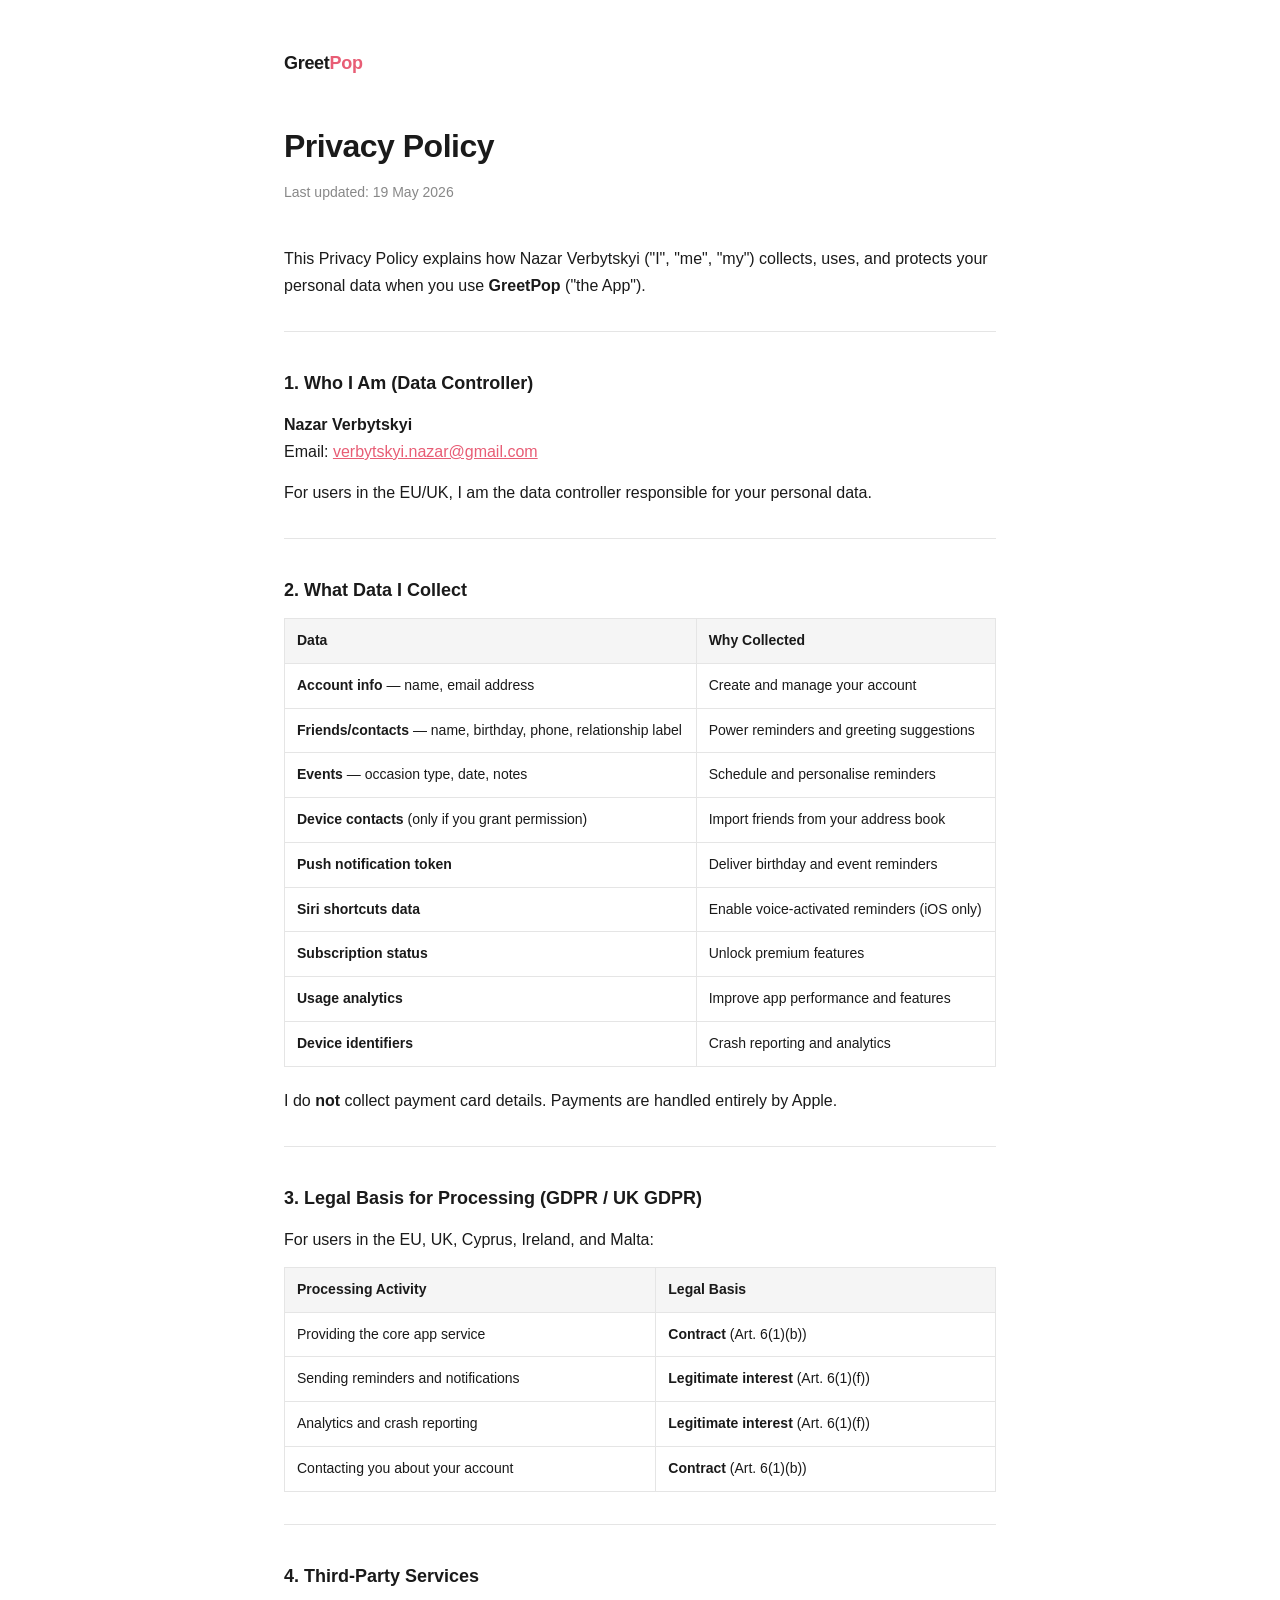
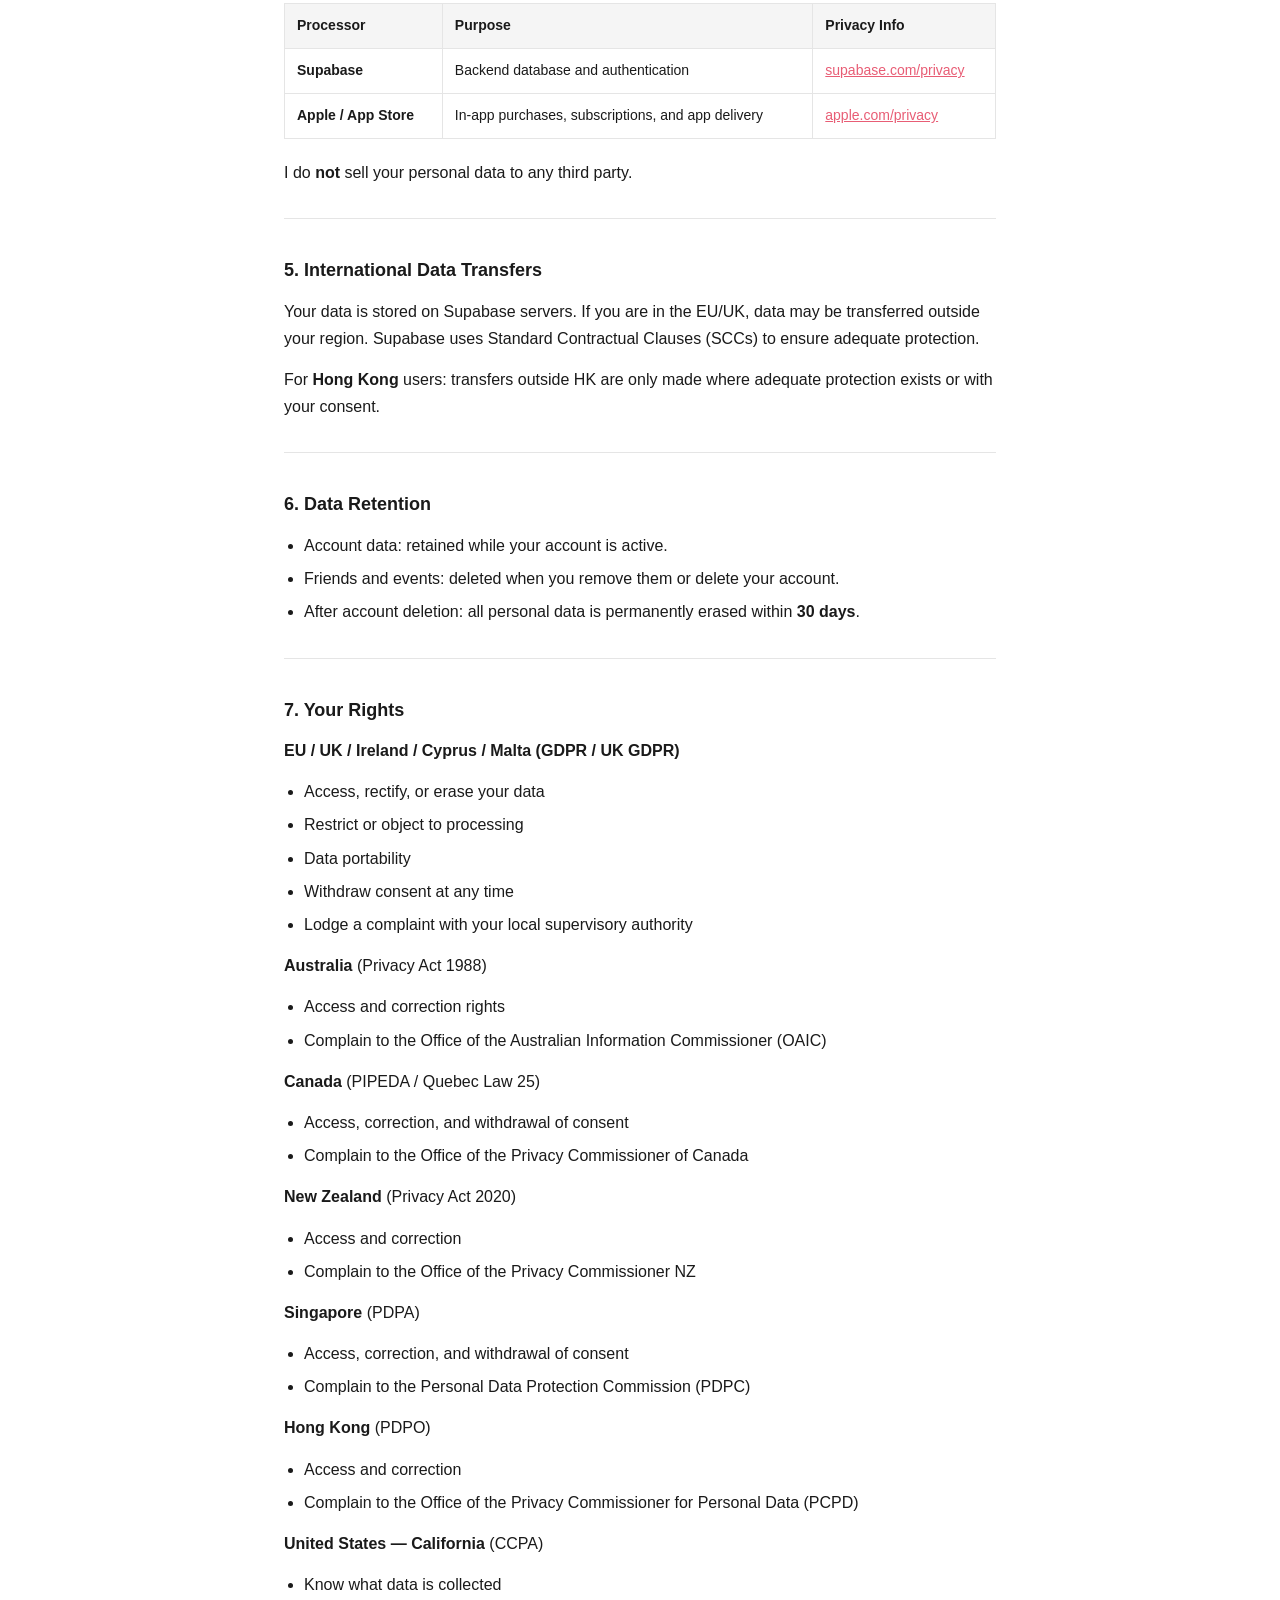
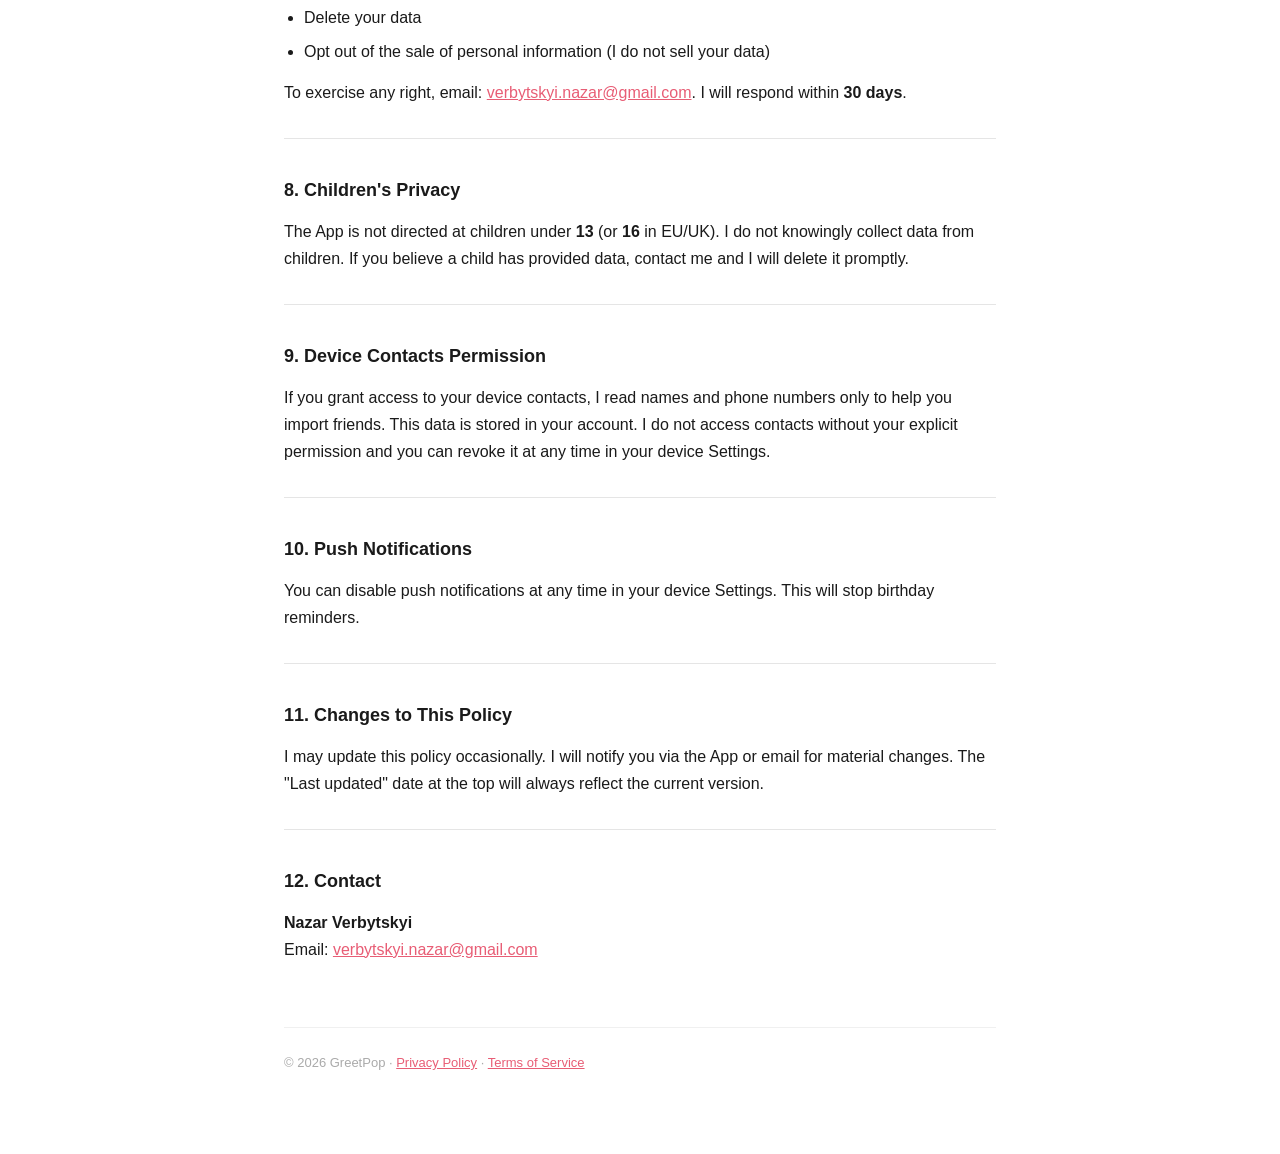
==== privacy-policy.html @ 8408aa6c "Remove RevenueCat and Expo/EAS — app uses react-native-iap directly" ====
<!DOCTYPE html>
<html lang="en">
<head>
  <meta charset="UTF-8" />
  <meta name="viewport" content="width=device-width, initial-scale=1.0" />
  <title>Privacy Policy — GreetPop</title>
  <link rel="stylesheet" href="style.css" />
</head>
<body>
  <div class="container">
    <header><a href="index.html">Greet<span>Pop</span></a></header>

    <h1>Privacy Policy</h1>
    <p class="updated">Last updated: 19 May 2026</p>

    <p>This Privacy Policy explains how Nazar Verbytskyi ("I", "me", "my") collects, uses, and protects your personal data when you use <strong>GreetPop</strong> ("the App").</p>

    <hr />

    <h2>1. Who I Am (Data Controller)</h2>
    <p><strong>Nazar Verbytskyi</strong><br />Email: <a href="mailto:verbytskyi.nazar@gmail.com">verbytskyi.nazar@gmail.com</a></p>
    <p>For users in the EU/UK, I am the data controller responsible for your personal data.</p>

    <hr />

    <h2>2. What Data I Collect</h2>
    <table>
      <tr><th>Data</th><th>Why Collected</th></tr>
      <tr><td><strong>Account info</strong> — name, email address</td><td>Create and manage your account</td></tr>
      <tr><td><strong>Friends/contacts</strong> — name, birthday, phone, relationship label</td><td>Power reminders and greeting suggestions</td></tr>
      <tr><td><strong>Events</strong> — occasion type, date, notes</td><td>Schedule and personalise reminders</td></tr>
      <tr><td><strong>Device contacts</strong> (only if you grant permission)</td><td>Import friends from your address book</td></tr>
      <tr><td><strong>Push notification token</strong></td><td>Deliver birthday and event reminders</td></tr>
      <tr><td><strong>Siri shortcuts data</strong></td><td>Enable voice-activated reminders (iOS only)</td></tr>
      <tr><td><strong>Subscription status</strong></td><td>Unlock premium features</td></tr>
      <tr><td><strong>Usage analytics</strong></td><td>Improve app performance and features</td></tr>
      <tr><td><strong>Device identifiers</strong></td><td>Crash reporting and analytics</td></tr>
    </table>
    <p>I do <strong>not</strong> collect payment card details. Payments are handled entirely by Apple.</p>

    <hr />

    <h2>3. Legal Basis for Processing (GDPR / UK GDPR)</h2>
    <p>For users in the EU, UK, Cyprus, Ireland, and Malta:</p>
    <table>
      <tr><th>Processing Activity</th><th>Legal Basis</th></tr>
      <tr><td>Providing the core app service</td><td><strong>Contract</strong> (Art. 6(1)(b))</td></tr>
      <tr><td>Sending reminders and notifications</td><td><strong>Legitimate interest</strong> (Art. 6(1)(f))</td></tr>
      <tr><td>Analytics and crash reporting</td><td><strong>Legitimate interest</strong> (Art. 6(1)(f))</td></tr>
      <tr><td>Contacting you about your account</td><td><strong>Contract</strong> (Art. 6(1)(b))</td></tr>
    </table>

    <hr />

    <h2>4. Third-Party Services</h2>
    <table>
      <tr><th>Processor</th><th>Purpose</th><th>Privacy Info</th></tr>
      <tr><td><strong>Supabase</strong></td><td>Backend database and authentication</td><td><a href="https://supabase.com/privacy" target="_blank">supabase.com/privacy</a></td></tr>
      <tr><td><strong>Apple / App Store</strong></td><td>In-app purchases, subscriptions, and app delivery</td><td><a href="https://www.apple.com/privacy/" target="_blank">apple.com/privacy</a></td></tr>
    </table>
    <p>I do <strong>not</strong> sell your personal data to any third party.</p>

    <hr />

    <h2>5. International Data Transfers</h2>
    <p>Your data is stored on Supabase servers. If you are in the EU/UK, data may be transferred outside your region. Supabase uses Standard Contractual Clauses (SCCs) to ensure adequate protection.</p>
    <p>For <strong>Hong Kong</strong> users: transfers outside HK are only made where adequate protection exists or with your consent.</p>

    <hr />

    <h2>6. Data Retention</h2>
    <ul>
      <li>Account data: retained while your account is active.</li>
      <li>Friends and events: deleted when you remove them or delete your account.</li>
      <li>After account deletion: all personal data is permanently erased within <strong>30 days</strong>.</li>
    </ul>

    <hr />

    <h2>7. Your Rights</h2>

    <p><strong>EU / UK / Ireland / Cyprus / Malta (GDPR / UK GDPR)</strong></p>
    <ul>
      <li>Access, rectify, or erase your data</li>
      <li>Restrict or object to processing</li>
      <li>Data portability</li>
      <li>Withdraw consent at any time</li>
      <li>Lodge a complaint with your local supervisory authority</li>
    </ul>

    <p><strong>Australia</strong> (Privacy Act 1988)</p>
    <ul>
      <li>Access and correction rights</li>
      <li>Complain to the Office of the Australian Information Commissioner (OAIC)</li>
    </ul>

    <p><strong>Canada</strong> (PIPEDA / Quebec Law 25)</p>
    <ul>
      <li>Access, correction, and withdrawal of consent</li>
      <li>Complain to the Office of the Privacy Commissioner of Canada</li>
    </ul>

    <p><strong>New Zealand</strong> (Privacy Act 2020)</p>
    <ul>
      <li>Access and correction</li>
      <li>Complain to the Office of the Privacy Commissioner NZ</li>
    </ul>

    <p><strong>Singapore</strong> (PDPA)</p>
    <ul>
      <li>Access, correction, and withdrawal of consent</li>
      <li>Complain to the Personal Data Protection Commission (PDPC)</li>
    </ul>

    <p><strong>Hong Kong</strong> (PDPO)</p>
    <ul>
      <li>Access and correction</li>
      <li>Complain to the Office of the Privacy Commissioner for Personal Data (PCPD)</li>
    </ul>

    <p><strong>United States — California</strong> (CCPA)</p>
    <ul>
      <li>Know what data is collected</li>
      <li>Delete your data</li>
      <li>Opt out of the sale of personal information (I do not sell your data)</li>
    </ul>

    <p>To exercise any right, email: <a href="mailto:verbytskyi.nazar@gmail.com">verbytskyi.nazar@gmail.com</a>. I will respond within <strong>30 days</strong>.</p>

    <hr />

    <h2>8. Children's Privacy</h2>
    <p>The App is not directed at children under <strong>13</strong> (or <strong>16</strong> in EU/UK). I do not knowingly collect data from children. If you believe a child has provided data, contact me and I will delete it promptly.</p>

    <hr />

    <h2>9. Device Contacts Permission</h2>
    <p>If you grant access to your device contacts, I read names and phone numbers only to help you import friends. This data is stored in your account. I do not access contacts without your explicit permission and you can revoke it at any time in your device Settings.</p>

    <hr />

    <h2>10. Push Notifications</h2>
    <p>You can disable push notifications at any time in your device Settings. This will stop birthday reminders.</p>

    <hr />

    <h2>11. Changes to This Policy</h2>
    <p>I may update this policy occasionally. I will notify you via the App or email for material changes. The "Last updated" date at the top will always reflect the current version.</p>

    <hr />

    <h2>12. Contact</h2>
    <p><strong>Nazar Verbytskyi</strong><br />Email: <a href="mailto:verbytskyi.nazar@gmail.com">verbytskyi.nazar@gmail.com</a></p>

    <footer>© 2026 GreetPop · <a href="privacy-policy.html">Privacy Policy</a> · <a href="terms-of-service.html">Terms of Service</a></footer>
  </div>
</body>
</html>
---- style.css ----
* { box-sizing: border-box; margin: 0; padding: 0; }
:root { color-scheme: light only; }
body { font-family: -apple-system, BlinkMacSystemFont, 'Segoe UI', sans-serif; color: #1a1a1a !important; background: #ffffff !important; line-height: 1.7; }
.container { max-width: 760px; margin: 0 auto; padding: 48px 24px 80px; }
header { margin-bottom: 40px; }
header a { text-decoration: none; color: #1a1a1a; font-weight: 700; font-size: 18px; letter-spacing: -0.3px; }
header a span { color: #e85d75; }
h1 { font-size: 32px; font-weight: 800; letter-spacing: -0.5px; margin-bottom: 8px; }
.updated { color: #888; font-size: 14px; margin-bottom: 40px; }
h2 { font-size: 18px; font-weight: 700; margin: 36px 0 12px; }
p { margin-bottom: 14px; }
ul, ol { padding-left: 20px; margin-bottom: 14px; }
li { margin-bottom: 6px; }
a { color: #e85d75; }
table { width: 100%; border-collapse: collapse; margin-bottom: 20px; font-size: 14px; }
th { background: #f5f5f5; text-align: left; padding: 10px 12px; font-weight: 600; border: 1px solid #e5e5e5; }
td { padding: 10px 12px; border: 1px solid #e5e5e5; vertical-align: top; }
strong { font-weight: 600; }
hr { border: none; border-top: 1px solid #e5e5e5; margin: 32px 0; }
footer { margin-top: 64px; font-size: 13px; color: #aaa; border-top: 1px solid #f0f0f0; padding-top: 24px; }
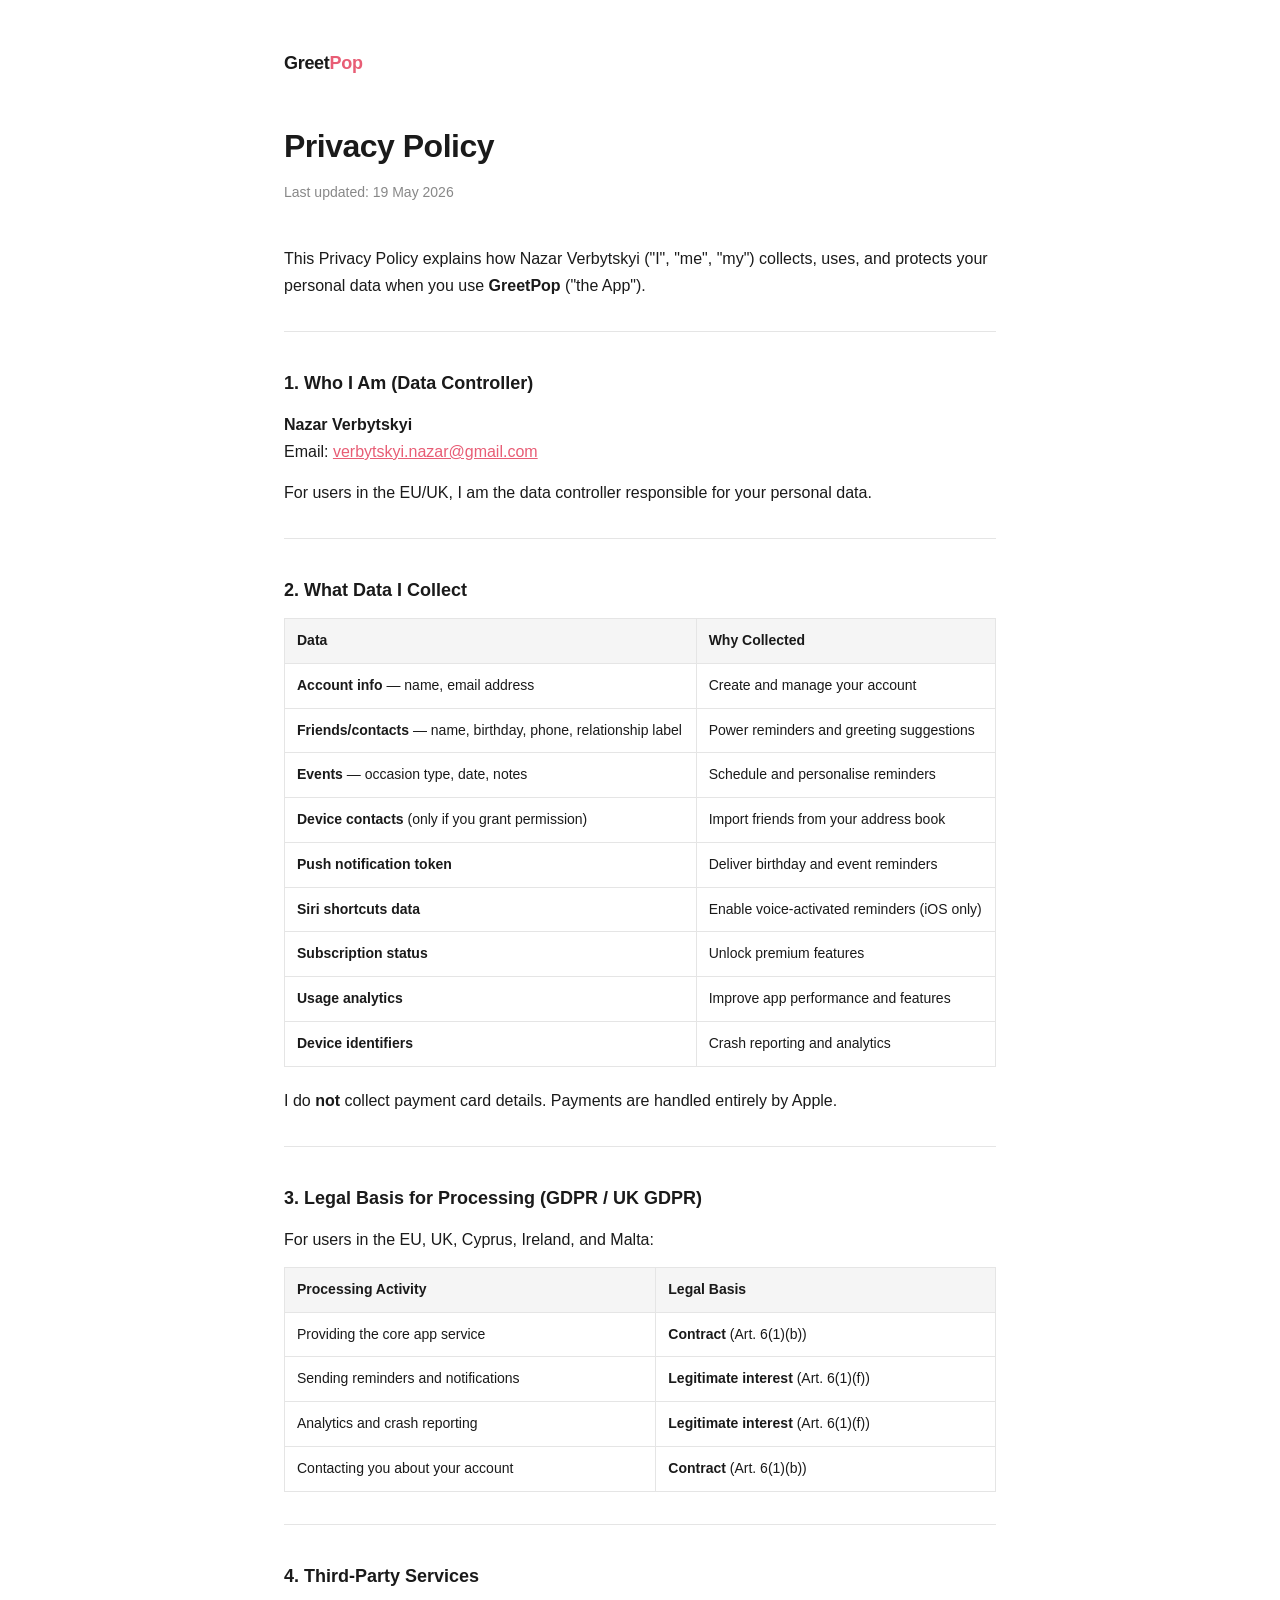
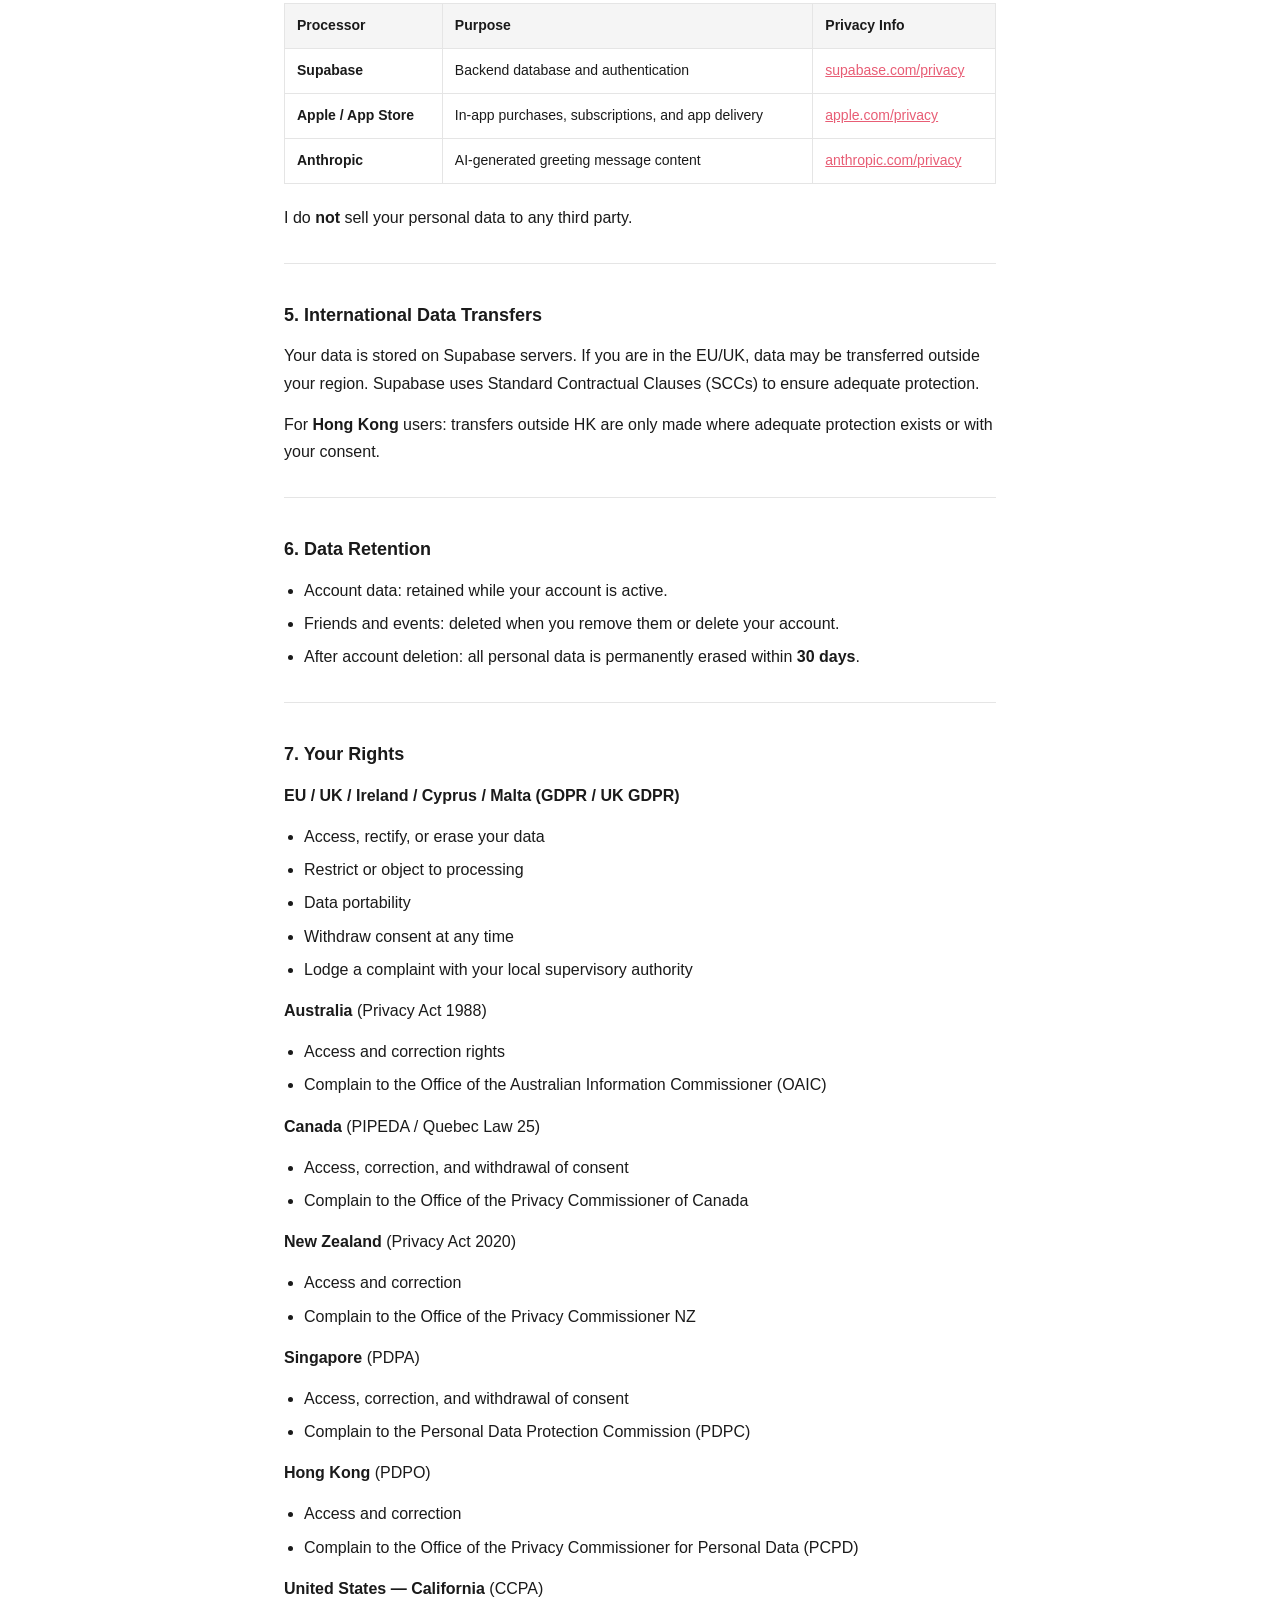
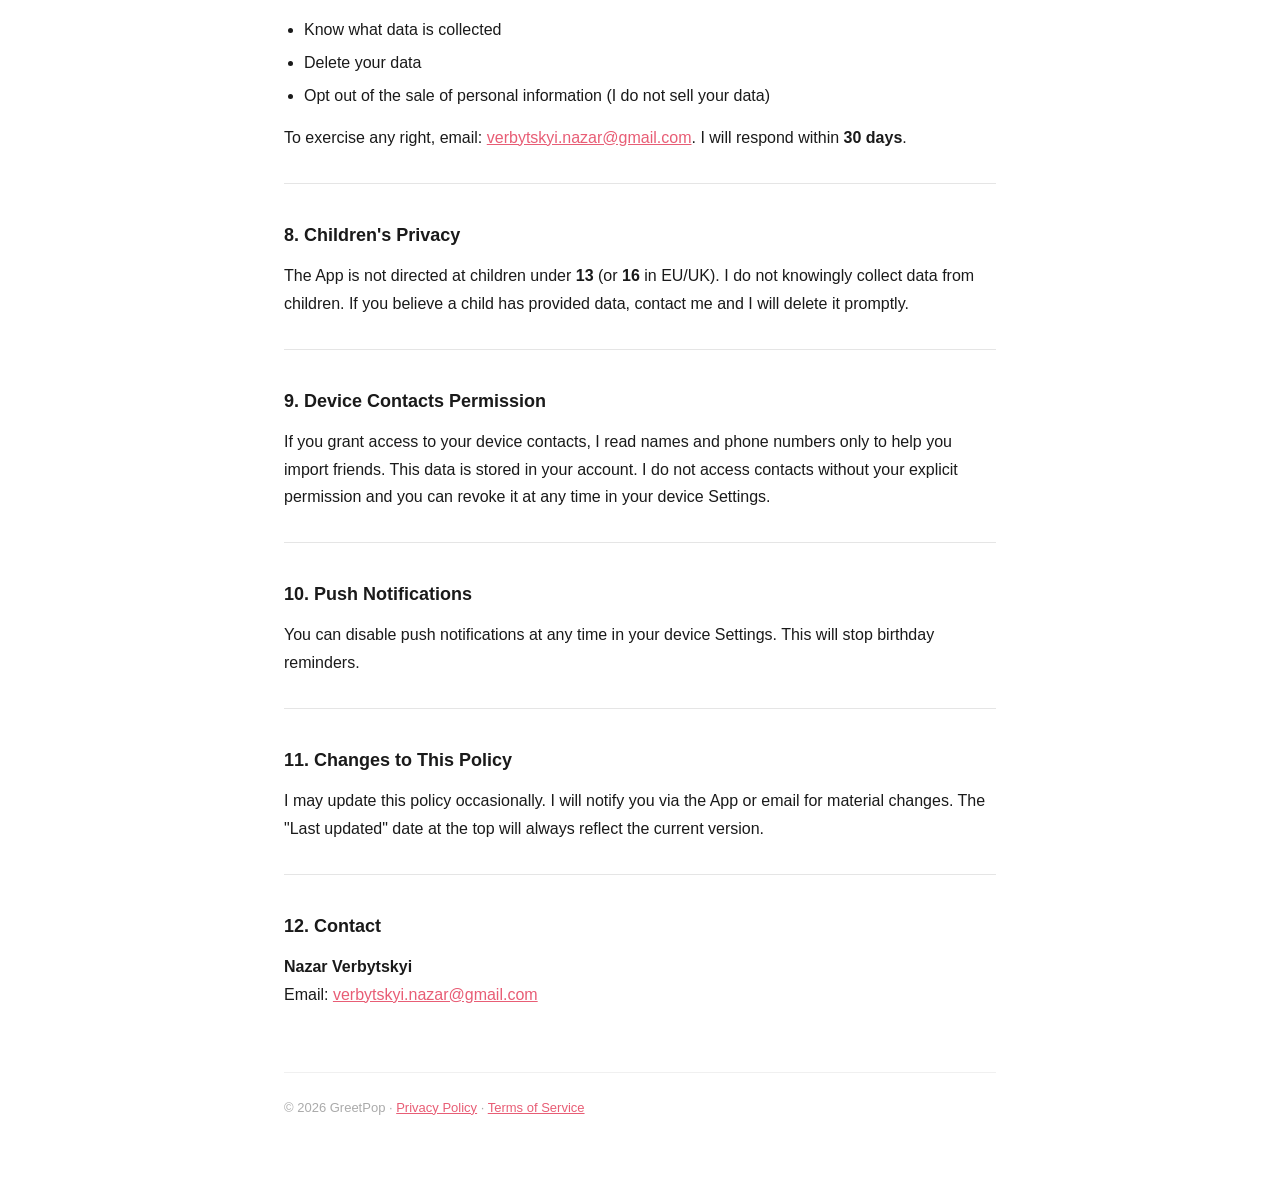
==== commit 3ad20517: "Add Anthropic as AI third-party processor" ====
--- a/privacy-policy.html
+++ b/privacy-policy.html
@@ -57,6 +57,7 @@
       <tr><th>Processor</th><th>Purpose</th><th>Privacy Info</th></tr>
       <tr><td><strong>Supabase</strong></td><td>Backend database and authentication</td><td><a href="https://supabase.com/privacy" target="_blank">supabase.com/privacy</a></td></tr>
       <tr><td><strong>Apple / App Store</strong></td><td>In-app purchases, subscriptions, and app delivery</td><td><a href="https://www.apple.com/privacy/" target="_blank">apple.com/privacy</a></td></tr>
+      <tr><td><strong>Anthropic</strong></td><td>AI-generated greeting message content</td><td><a href="https://www.anthropic.com/privacy" target="_blank">anthropic.com/privacy</a></td></tr>
     </table>
     <p>I do <strong>not</strong> sell your personal data to any third party.</p>
 
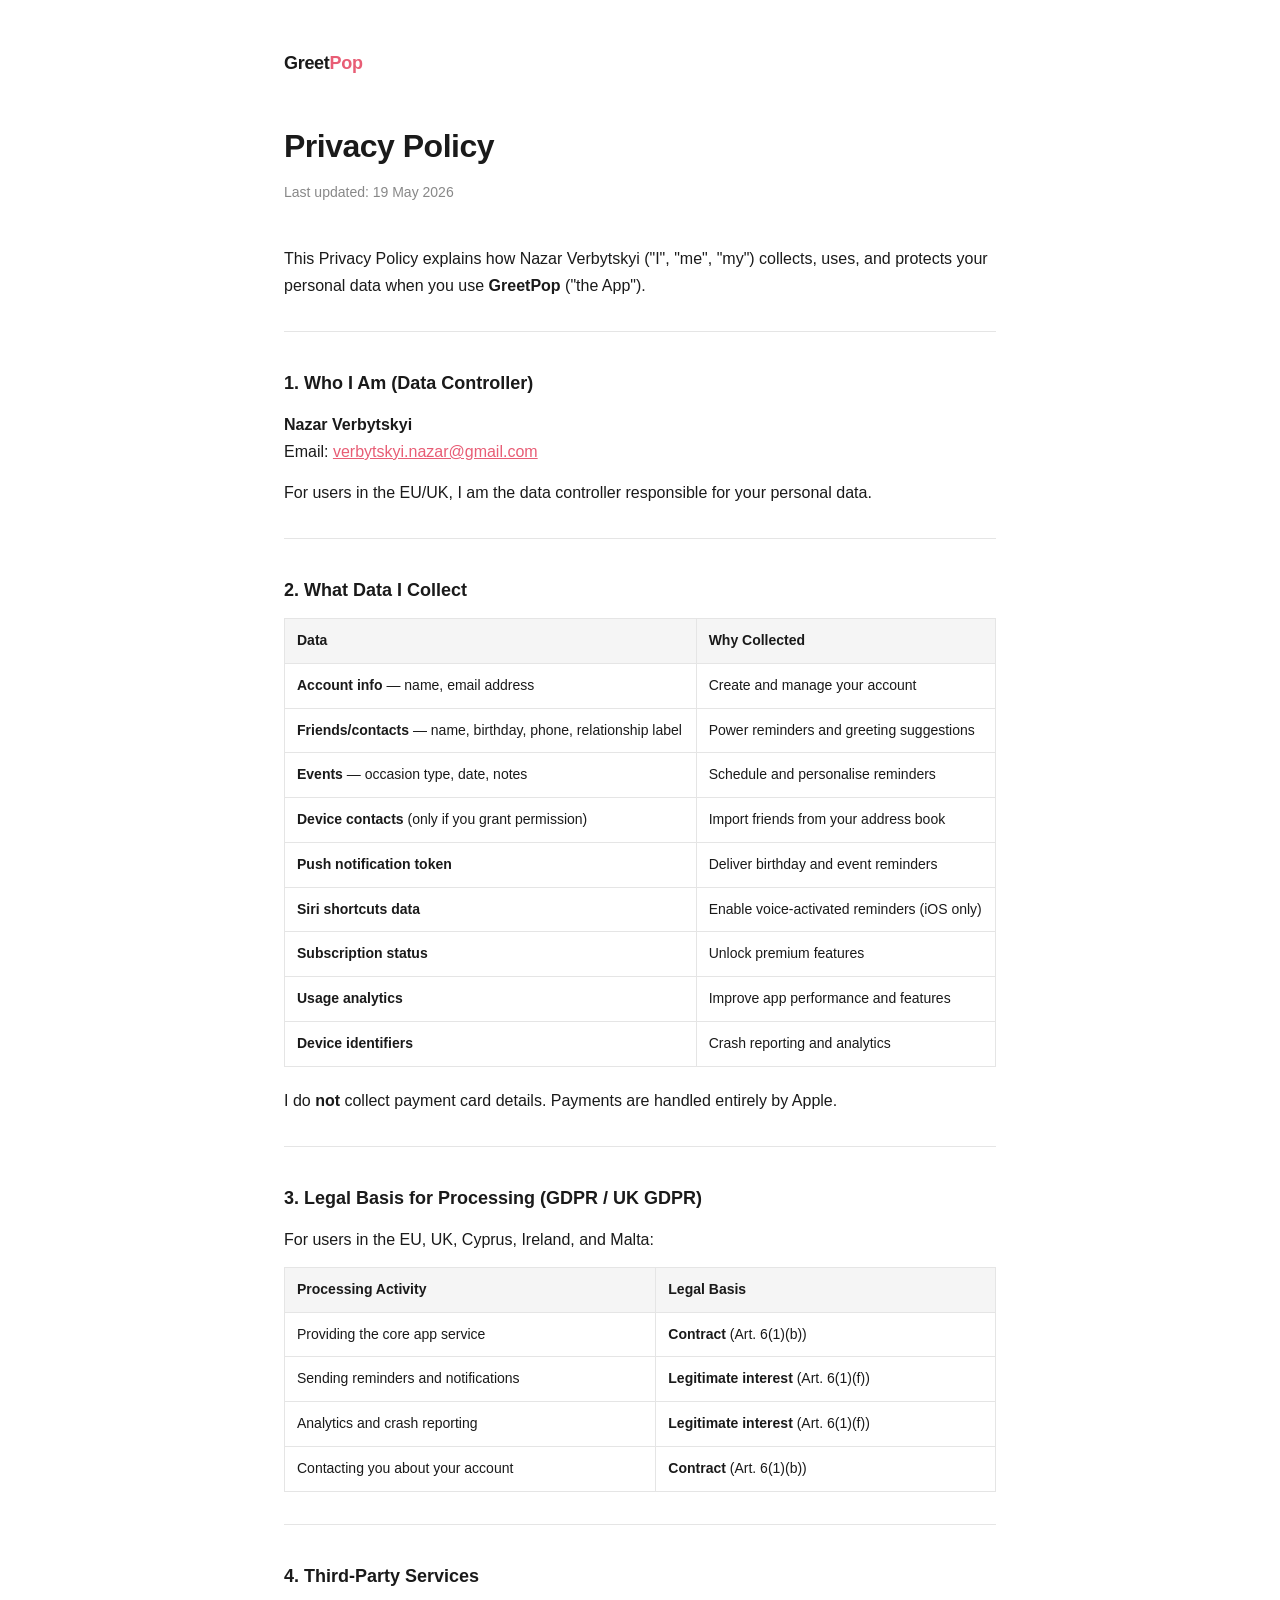
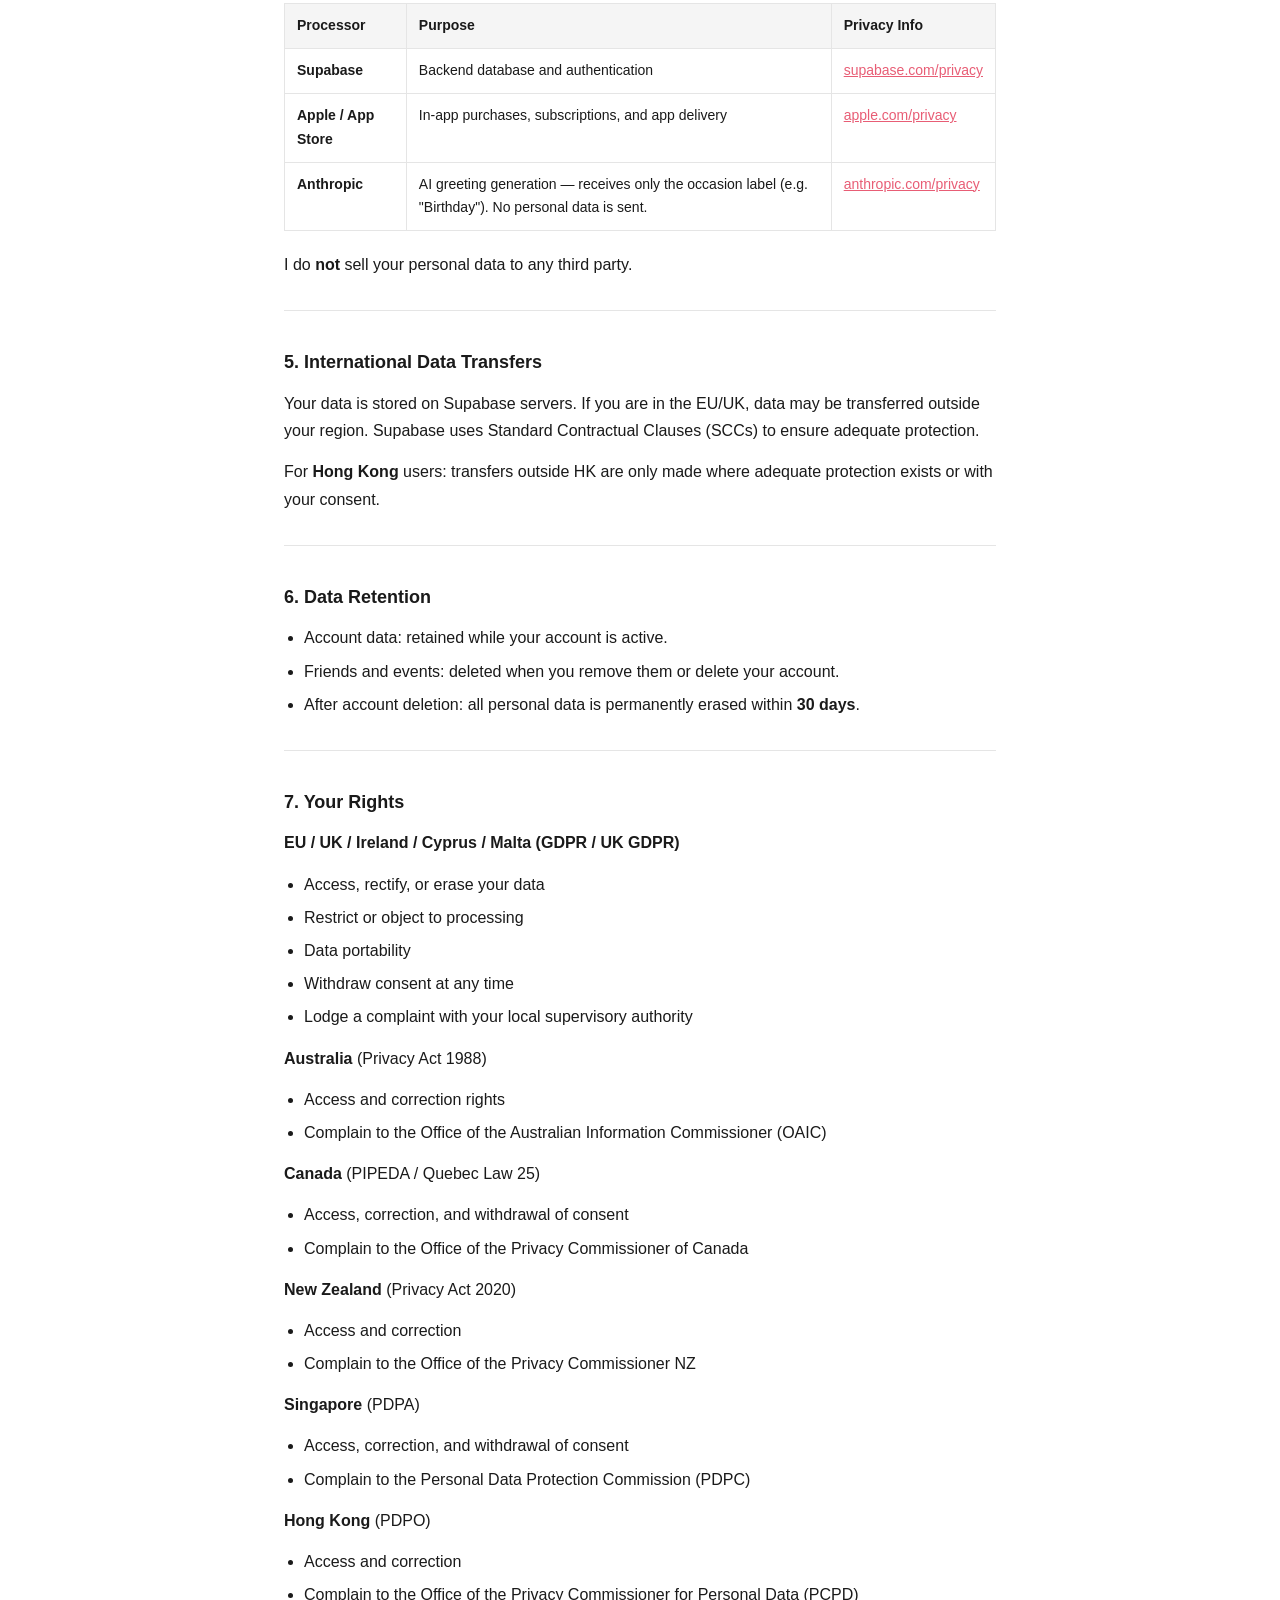
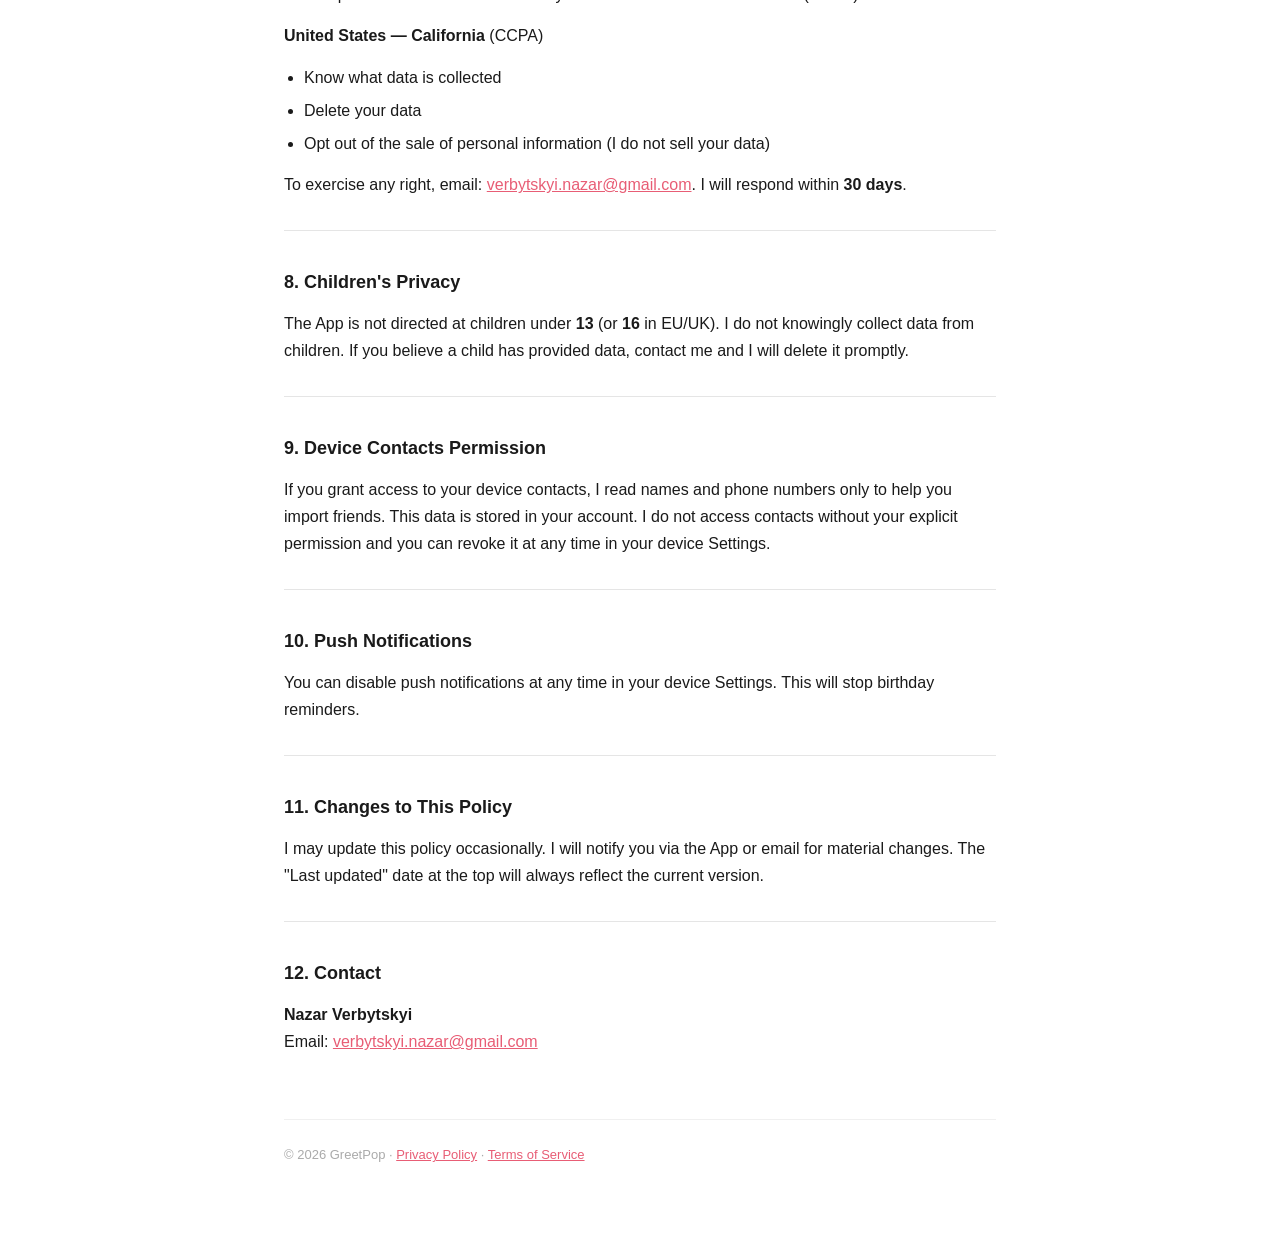
==== commit 25a4a775: "Fix Anthropic description — occasion label only, no personal data" ====
--- a/privacy-policy.html
+++ b/privacy-policy.html
@@ -57,7 +57,7 @@
       <tr><th>Processor</th><th>Purpose</th><th>Privacy Info</th></tr>
       <tr><td><strong>Supabase</strong></td><td>Backend database and authentication</td><td><a href="https://supabase.com/privacy" target="_blank">supabase.com/privacy</a></td></tr>
       <tr><td><strong>Apple / App Store</strong></td><td>In-app purchases, subscriptions, and app delivery</td><td><a href="https://www.apple.com/privacy/" target="_blank">apple.com/privacy</a></td></tr>
-      <tr><td><strong>Anthropic</strong></td><td>AI-generated greeting message content</td><td><a href="https://www.anthropic.com/privacy" target="_blank">anthropic.com/privacy</a></td></tr>
+      <tr><td><strong>Anthropic</strong></td><td>AI greeting generation — receives only the occasion label (e.g. "Birthday"). No personal data is sent.</td><td><a href="https://www.anthropic.com/privacy" target="_blank">anthropic.com/privacy</a></td></tr>
     </table>
     <p>I do <strong>not</strong> sell your personal data to any third party.</p>
 
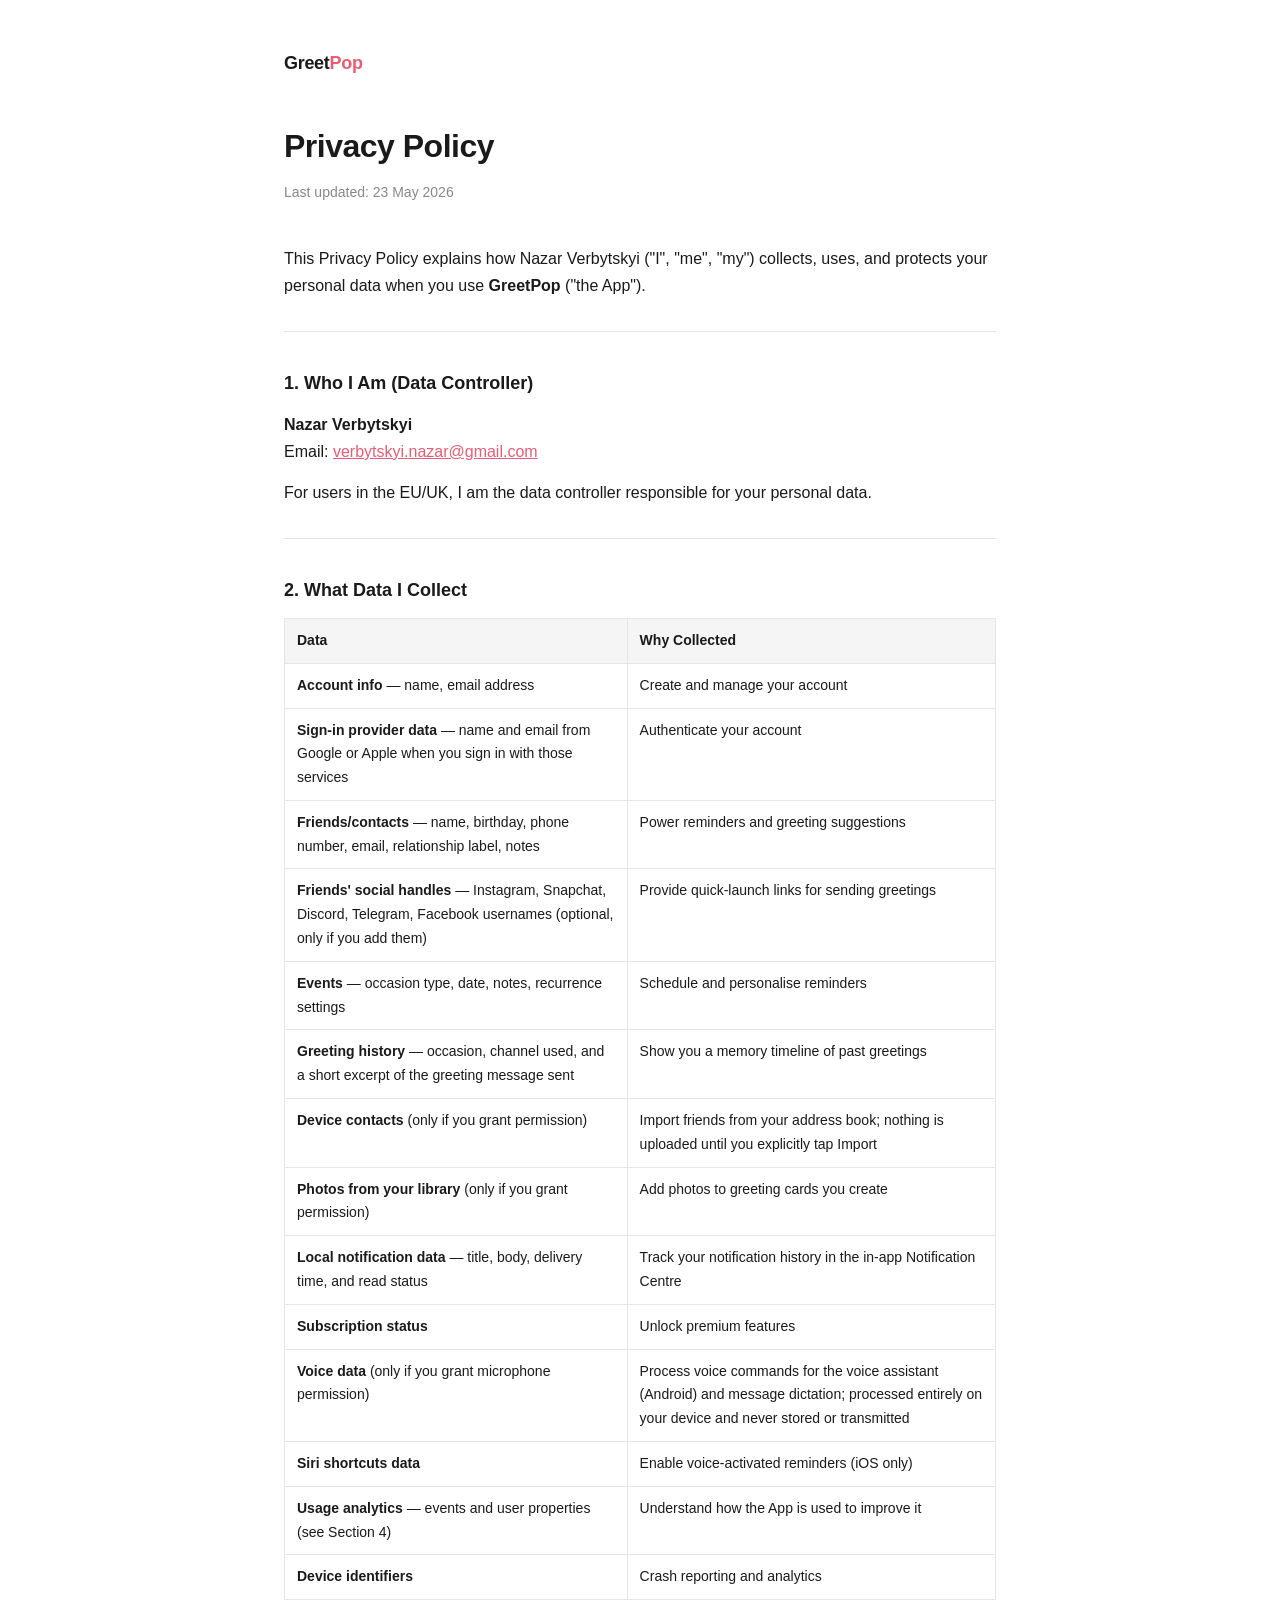
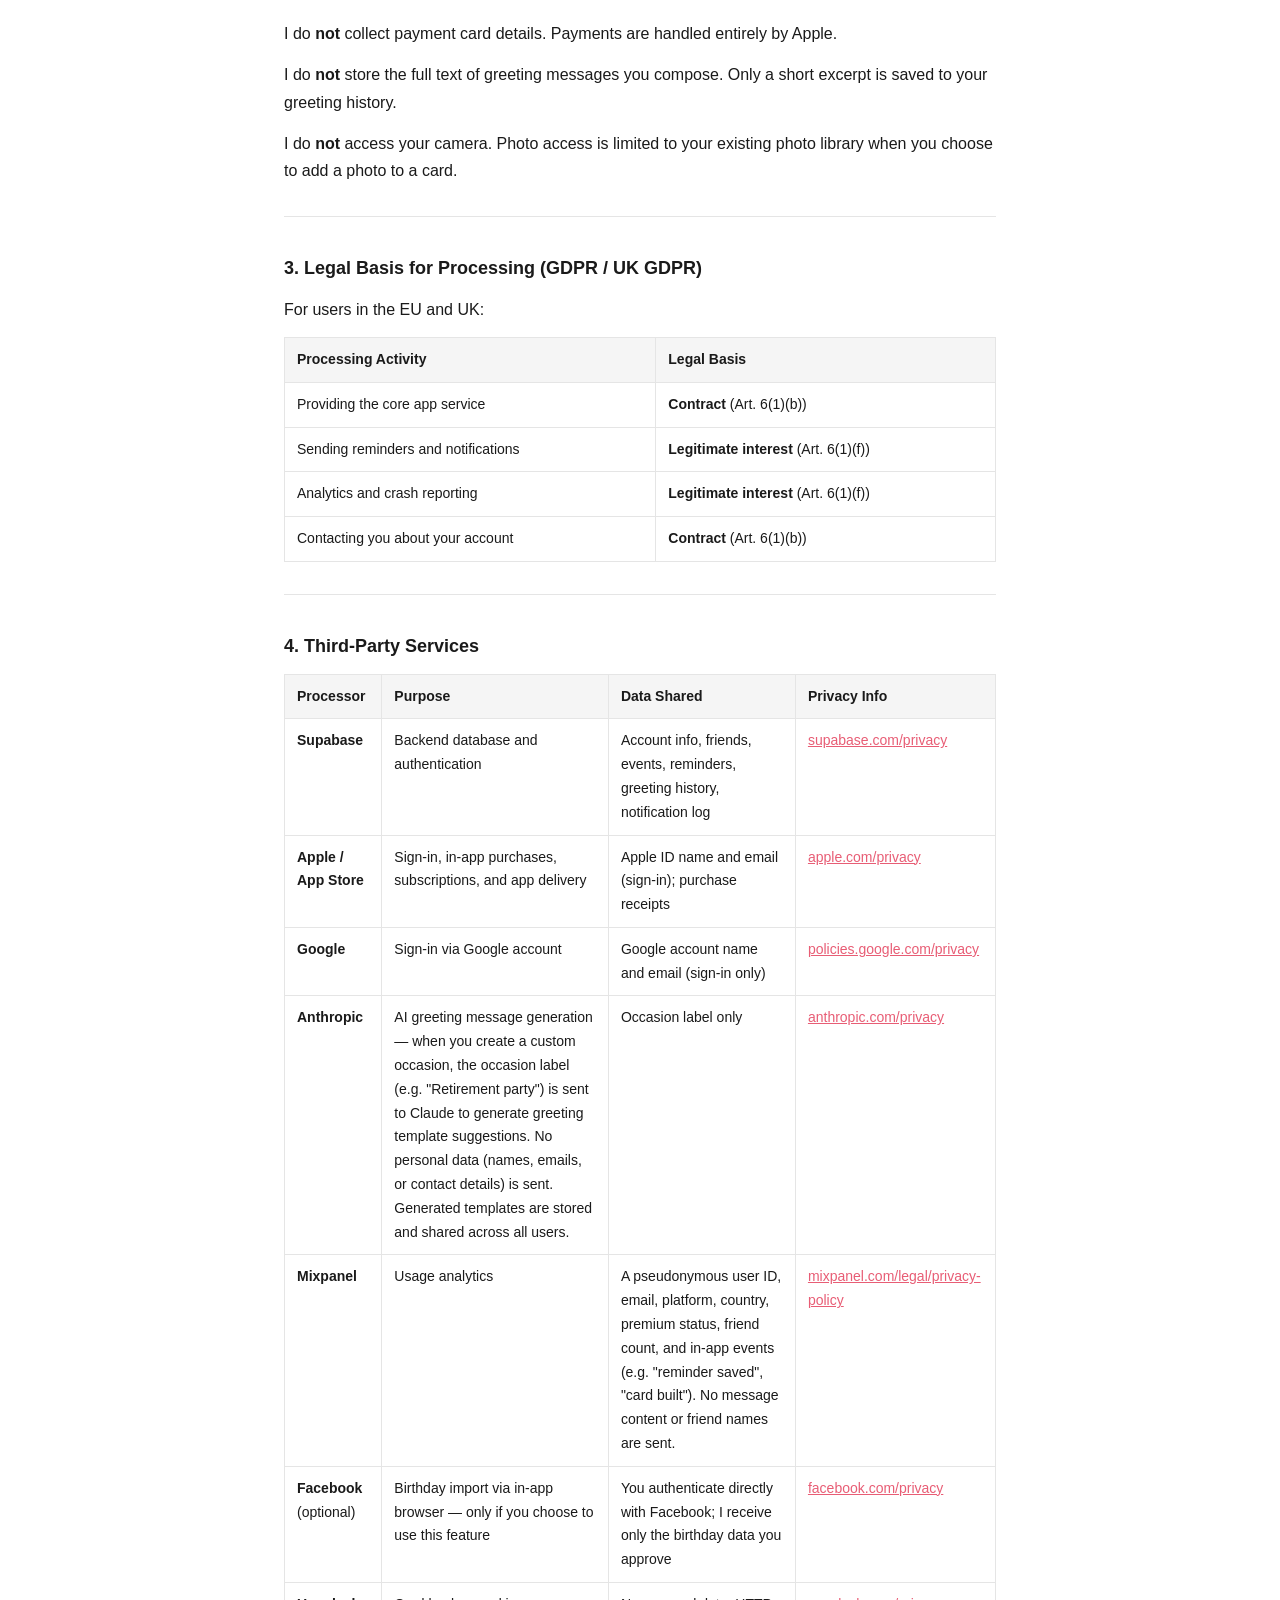
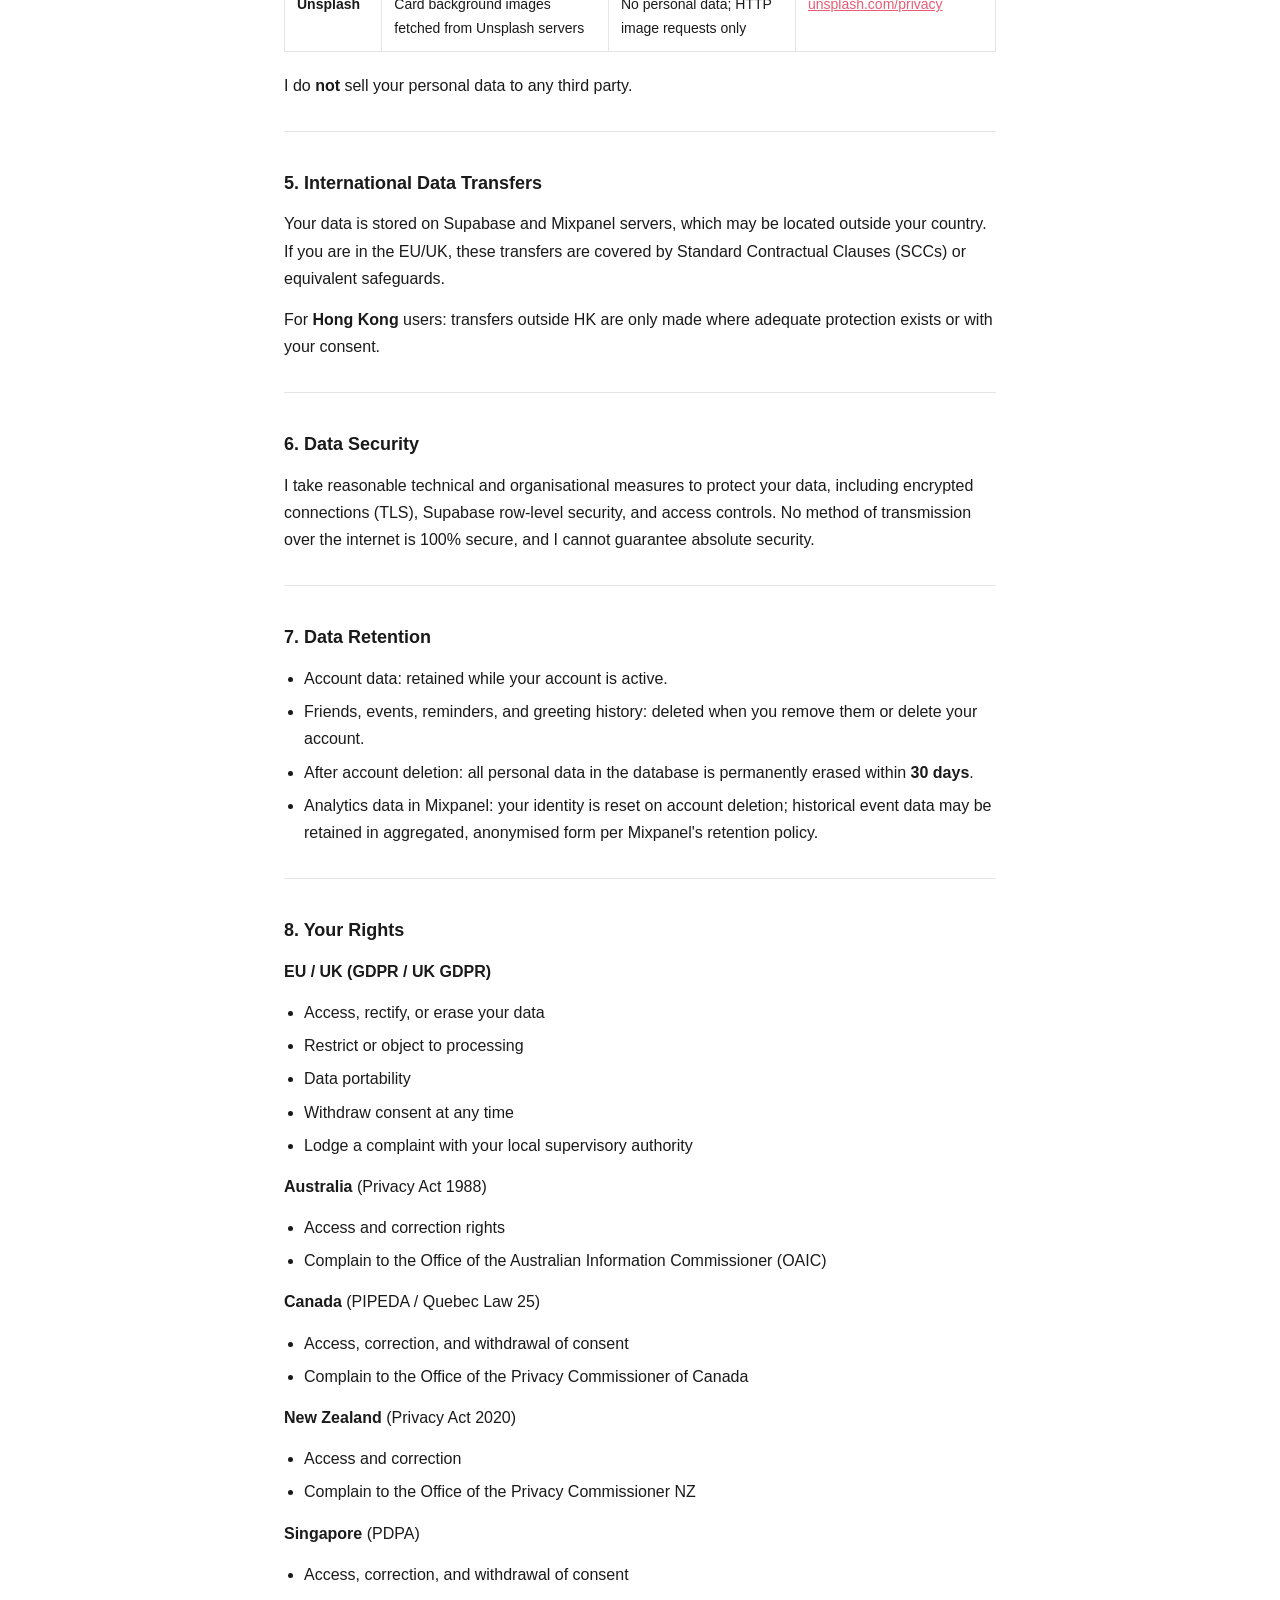
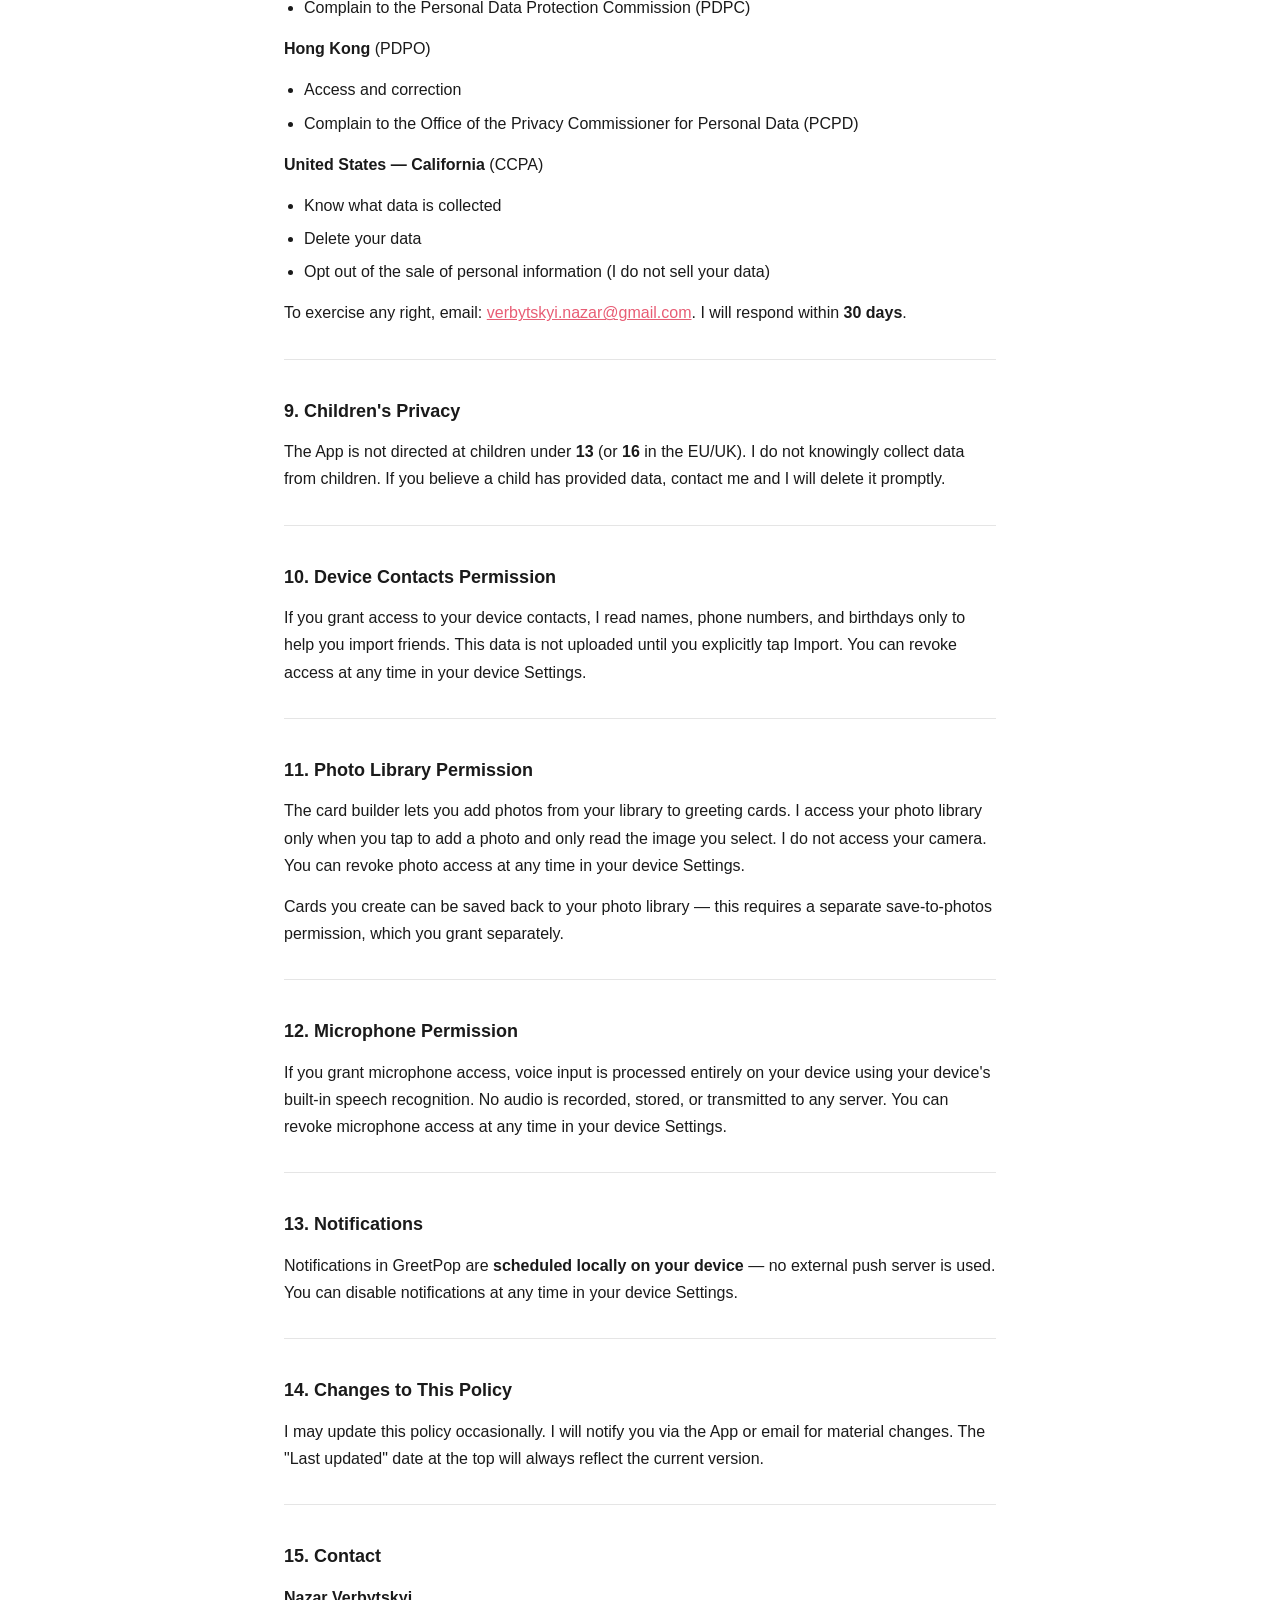
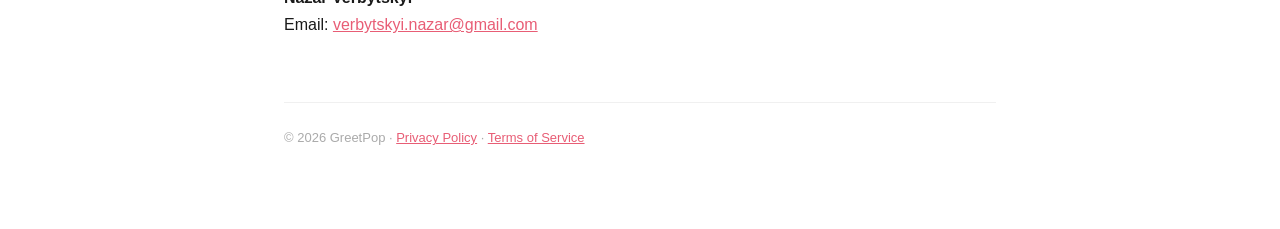
==== commit 57fad9f3: "docs: update privacy policy with accurate data collection and third-party disclosures" ====
--- a/privacy-policy.html
+++ b/privacy-policy.html
@@ -11,7 +11,7 @@
     <header><a href="index.html">Greet<span>Pop</span></a></header>
 
     <h1>Privacy Policy</h1>
-    <p class="updated">Last updated: 19 May 2026</p>
+    <p class="updated">Last updated: 23 May 2026</p>
 
     <p>This Privacy Policy explains how Nazar Verbytskyi ("I", "me", "my") collects, uses, and protects your personal data when you use <strong>GreetPop</strong> ("the App").</p>
 
@@ -27,21 +27,28 @@
     <table>
       <tr><th>Data</th><th>Why Collected</th></tr>
       <tr><td><strong>Account info</strong> — name, email address</td><td>Create and manage your account</td></tr>
-      <tr><td><strong>Friends/contacts</strong> — name, birthday, phone, relationship label</td><td>Power reminders and greeting suggestions</td></tr>
-      <tr><td><strong>Events</strong> — occasion type, date, notes</td><td>Schedule and personalise reminders</td></tr>
-      <tr><td><strong>Device contacts</strong> (only if you grant permission)</td><td>Import friends from your address book</td></tr>
-      <tr><td><strong>Push notification token</strong></td><td>Deliver birthday and event reminders</td></tr>
+      <tr><td><strong>Sign-in provider data</strong> — name and email from Google or Apple when you sign in with those services</td><td>Authenticate your account</td></tr>
+      <tr><td><strong>Friends/contacts</strong> — name, birthday, phone number, email, relationship label, notes</td><td>Power reminders and greeting suggestions</td></tr>
+      <tr><td><strong>Friends' social handles</strong> — Instagram, Snapchat, Discord, Telegram, Facebook usernames (optional, only if you add them)</td><td>Provide quick-launch links for sending greetings</td></tr>
+      <tr><td><strong>Events</strong> — occasion type, date, notes, recurrence settings</td><td>Schedule and personalise reminders</td></tr>
+      <tr><td><strong>Greeting history</strong> — occasion, channel used, and a short excerpt of the greeting message sent</td><td>Show you a memory timeline of past greetings</td></tr>
+      <tr><td><strong>Device contacts</strong> (only if you grant permission)</td><td>Import friends from your address book; nothing is uploaded until you explicitly tap Import</td></tr>
+      <tr><td><strong>Photos from your library</strong> (only if you grant permission)</td><td>Add photos to greeting cards you create</td></tr>
+      <tr><td><strong>Local notification data</strong> — title, body, delivery time, and read status</td><td>Track your notification history in the in-app Notification Centre</td></tr>
+      <tr><td><strong>Subscription status</strong></td><td>Unlock premium features</td></tr>
+      <tr><td><strong>Voice data</strong> (only if you grant microphone permission)</td><td>Process voice commands for the voice assistant (Android) and message dictation; processed entirely on your device and never stored or transmitted</td></tr>
       <tr><td><strong>Siri shortcuts data</strong></td><td>Enable voice-activated reminders (iOS only)</td></tr>
-      <tr><td><strong>Subscription status</strong></td><td>Unlock premium features</td></tr>
-      <tr><td><strong>Usage analytics</strong></td><td>Improve app performance and features</td></tr>
+      <tr><td><strong>Usage analytics</strong> — events and user properties (see Section 4)</td><td>Understand how the App is used to improve it</td></tr>
       <tr><td><strong>Device identifiers</strong></td><td>Crash reporting and analytics</td></tr>
     </table>
     <p>I do <strong>not</strong> collect payment card details. Payments are handled entirely by Apple.</p>
+    <p>I do <strong>not</strong> store the full text of greeting messages you compose. Only a short excerpt is saved to your greeting history.</p>
+    <p>I do <strong>not</strong> access your camera. Photo access is limited to your existing photo library when you choose to add a photo to a card.</p>
 
     <hr />
 
     <h2>3. Legal Basis for Processing (GDPR / UK GDPR)</h2>
-    <p>For users in the EU, UK, Cyprus, Ireland, and Malta:</p>
+    <p>For users in the EU and UK:</p>
     <table>
       <tr><th>Processing Activity</th><th>Legal Basis</th></tr>
       <tr><td>Providing the core app service</td><td><strong>Contract</strong> (Art. 6(1)(b))</td></tr>
@@ -54,33 +61,78 @@
 
     <h2>4. Third-Party Services</h2>
     <table>
-      <tr><th>Processor</th><th>Purpose</th><th>Privacy Info</th></tr>
-      <tr><td><strong>Supabase</strong></td><td>Backend database and authentication</td><td><a href="https://supabase.com/privacy" target="_blank">supabase.com/privacy</a></td></tr>
-      <tr><td><strong>Apple / App Store</strong></td><td>In-app purchases, subscriptions, and app delivery</td><td><a href="https://www.apple.com/privacy/" target="_blank">apple.com/privacy</a></td></tr>
-      <tr><td><strong>Anthropic</strong></td><td>AI greeting generation — receives only the occasion label (e.g. "Birthday"). No personal data is sent.</td><td><a href="https://www.anthropic.com/privacy" target="_blank">anthropic.com/privacy</a></td></tr>
+      <tr><th>Processor</th><th>Purpose</th><th>Data Shared</th><th>Privacy Info</th></tr>
+      <tr>
+        <td><strong>Supabase</strong></td>
+        <td>Backend database and authentication</td>
+        <td>Account info, friends, events, reminders, greeting history, notification log</td>
+        <td><a href="https://supabase.com/privacy" target="_blank">supabase.com/privacy</a></td>
+      </tr>
+      <tr>
+        <td><strong>Apple / App Store</strong></td>
+        <td>Sign-in, in-app purchases, subscriptions, and app delivery</td>
+        <td>Apple ID name and email (sign-in); purchase receipts</td>
+        <td><a href="https://www.apple.com/privacy/" target="_blank">apple.com/privacy</a></td>
+      </tr>
+      <tr>
+        <td><strong>Google</strong></td>
+        <td>Sign-in via Google account</td>
+        <td>Google account name and email (sign-in only)</td>
+        <td><a href="https://policies.google.com/privacy" target="_blank">policies.google.com/privacy</a></td>
+      </tr>
+      <tr>
+        <td><strong>Anthropic</strong></td>
+        <td>AI greeting message generation — when you create a custom occasion, the occasion label (e.g. "Retirement party") is sent to Claude to generate greeting template suggestions. No personal data (names, emails, or contact details) is sent. Generated templates are stored and shared across all users.</td>
+        <td>Occasion label only</td>
+        <td><a href="https://www.anthropic.com/privacy" target="_blank">anthropic.com/privacy</a></td>
+      </tr>
+      <tr>
+        <td><strong>Mixpanel</strong></td>
+        <td>Usage analytics</td>
+        <td>A pseudonymous user ID, email, platform, country, premium status, friend count, and in-app events (e.g. "reminder saved", "card built"). No message content or friend names are sent.</td>
+        <td><a href="https://mixpanel.com/legal/privacy-policy" target="_blank">mixpanel.com/legal/privacy-policy</a></td>
+      </tr>
+      <tr>
+        <td><strong>Facebook</strong> (optional)</td>
+        <td>Birthday import via in-app browser — only if you choose to use this feature</td>
+        <td>You authenticate directly with Facebook; I receive only the birthday data you approve</td>
+        <td><a href="https://www.facebook.com/privacy/policy" target="_blank">facebook.com/privacy</a></td>
+      </tr>
+      <tr>
+        <td><strong>Unsplash</strong></td>
+        <td>Card background images fetched from Unsplash servers</td>
+        <td>No personal data; HTTP image requests only</td>
+        <td><a href="https://unsplash.com/privacy" target="_blank">unsplash.com/privacy</a></td>
+      </tr>
     </table>
     <p>I do <strong>not</strong> sell your personal data to any third party.</p>
 
     <hr />
 
     <h2>5. International Data Transfers</h2>
-    <p>Your data is stored on Supabase servers. If you are in the EU/UK, data may be transferred outside your region. Supabase uses Standard Contractual Clauses (SCCs) to ensure adequate protection.</p>
+    <p>Your data is stored on Supabase and Mixpanel servers, which may be located outside your country. If you are in the EU/UK, these transfers are covered by Standard Contractual Clauses (SCCs) or equivalent safeguards.</p>
     <p>For <strong>Hong Kong</strong> users: transfers outside HK are only made where adequate protection exists or with your consent.</p>
 
     <hr />
 
-    <h2>6. Data Retention</h2>
+    <h2>6. Data Security</h2>
+    <p>I take reasonable technical and organisational measures to protect your data, including encrypted connections (TLS), Supabase row-level security, and access controls. No method of transmission over the internet is 100% secure, and I cannot guarantee absolute security.</p>
+
+    <hr />
+
+    <h2>7. Data Retention</h2>
     <ul>
       <li>Account data: retained while your account is active.</li>
-      <li>Friends and events: deleted when you remove them or delete your account.</li>
-      <li>After account deletion: all personal data is permanently erased within <strong>30 days</strong>.</li>
-    </ul>
-
-    <hr />
-
-    <h2>7. Your Rights</h2>
-
-    <p><strong>EU / UK / Ireland / Cyprus / Malta (GDPR / UK GDPR)</strong></p>
+      <li>Friends, events, reminders, and greeting history: deleted when you remove them or delete your account.</li>
+      <li>After account deletion: all personal data in the database is permanently erased within <strong>30 days</strong>.</li>
+      <li>Analytics data in Mixpanel: your identity is reset on account deletion; historical event data may be retained in aggregated, anonymised form per Mixpanel's retention policy.</li>
+    </ul>
+
+    <hr />
+
+    <h2>8. Your Rights</h2>
+
+    <p><strong>EU / UK (GDPR / UK GDPR)</strong></p>
     <ul>
       <li>Access, rectify, or erase your data</li>
       <li>Restrict or object to processing</li>
@@ -130,27 +182,38 @@
 
     <hr />
 
-    <h2>8. Children's Privacy</h2>
-    <p>The App is not directed at children under <strong>13</strong> (or <strong>16</strong> in EU/UK). I do not knowingly collect data from children. If you believe a child has provided data, contact me and I will delete it promptly.</p>
-
-    <hr />
-
-    <h2>9. Device Contacts Permission</h2>
-    <p>If you grant access to your device contacts, I read names and phone numbers only to help you import friends. This data is stored in your account. I do not access contacts without your explicit permission and you can revoke it at any time in your device Settings.</p>
-
-    <hr />
-
-    <h2>10. Push Notifications</h2>
-    <p>You can disable push notifications at any time in your device Settings. This will stop birthday reminders.</p>
-
-    <hr />
-
-    <h2>11. Changes to This Policy</h2>
+    <h2>9. Children's Privacy</h2>
+    <p>The App is not directed at children under <strong>13</strong> (or <strong>16</strong> in the EU/UK). I do not knowingly collect data from children. If you believe a child has provided data, contact me and I will delete it promptly.</p>
+
+    <hr />
+
+    <h2>10. Device Contacts Permission</h2>
+    <p>If you grant access to your device contacts, I read names, phone numbers, and birthdays only to help you import friends. This data is not uploaded until you explicitly tap Import. You can revoke access at any time in your device Settings.</p>
+
+    <hr />
+
+    <h2>11. Photo Library Permission</h2>
+    <p>The card builder lets you add photos from your library to greeting cards. I access your photo library only when you tap to add a photo and only read the image you select. I do not access your camera. You can revoke photo access at any time in your device Settings.</p>
+    <p>Cards you create can be saved back to your photo library — this requires a separate save-to-photos permission, which you grant separately.</p>
+
+    <hr />
+
+    <h2>12. Microphone Permission</h2>
+    <p>If you grant microphone access, voice input is processed entirely on your device using your device's built-in speech recognition. No audio is recorded, stored, or transmitted to any server. You can revoke microphone access at any time in your device Settings.</p>
+
+    <hr />
+
+    <h2>13. Notifications</h2>
+    <p>Notifications in GreetPop are <strong>scheduled locally on your device</strong> — no external push server is used. You can disable notifications at any time in your device Settings.</p>
+
+    <hr />
+
+    <h2>14. Changes to This Policy</h2>
     <p>I may update this policy occasionally. I will notify you via the App or email for material changes. The "Last updated" date at the top will always reflect the current version.</p>
 
     <hr />
 
-    <h2>12. Contact</h2>
+    <h2>15. Contact</h2>
     <p><strong>Nazar Verbytskyi</strong><br />Email: <a href="mailto:verbytskyi.nazar@gmail.com">verbytskyi.nazar@gmail.com</a></p>
 
     <footer>© 2026 GreetPop · <a href="privacy-policy.html">Privacy Policy</a> · <a href="terms-of-service.html">Terms of Service</a></footer>
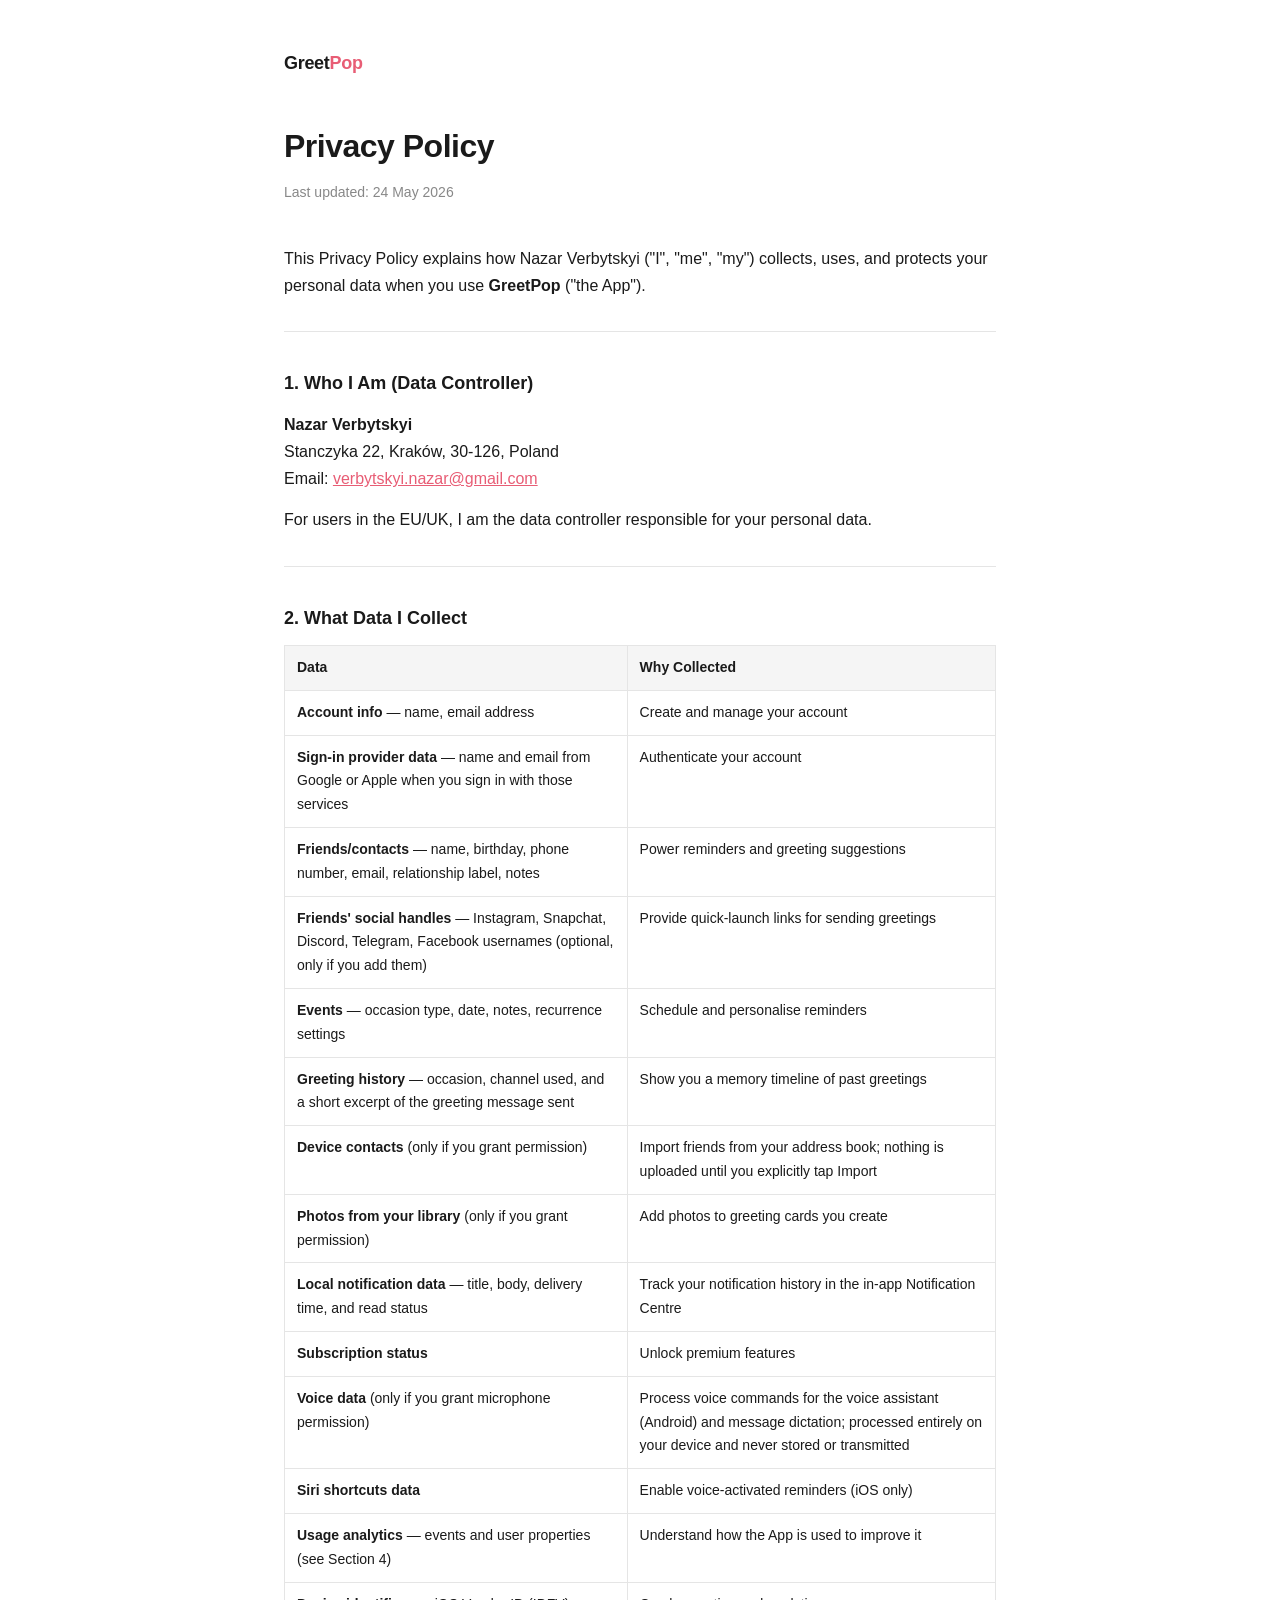
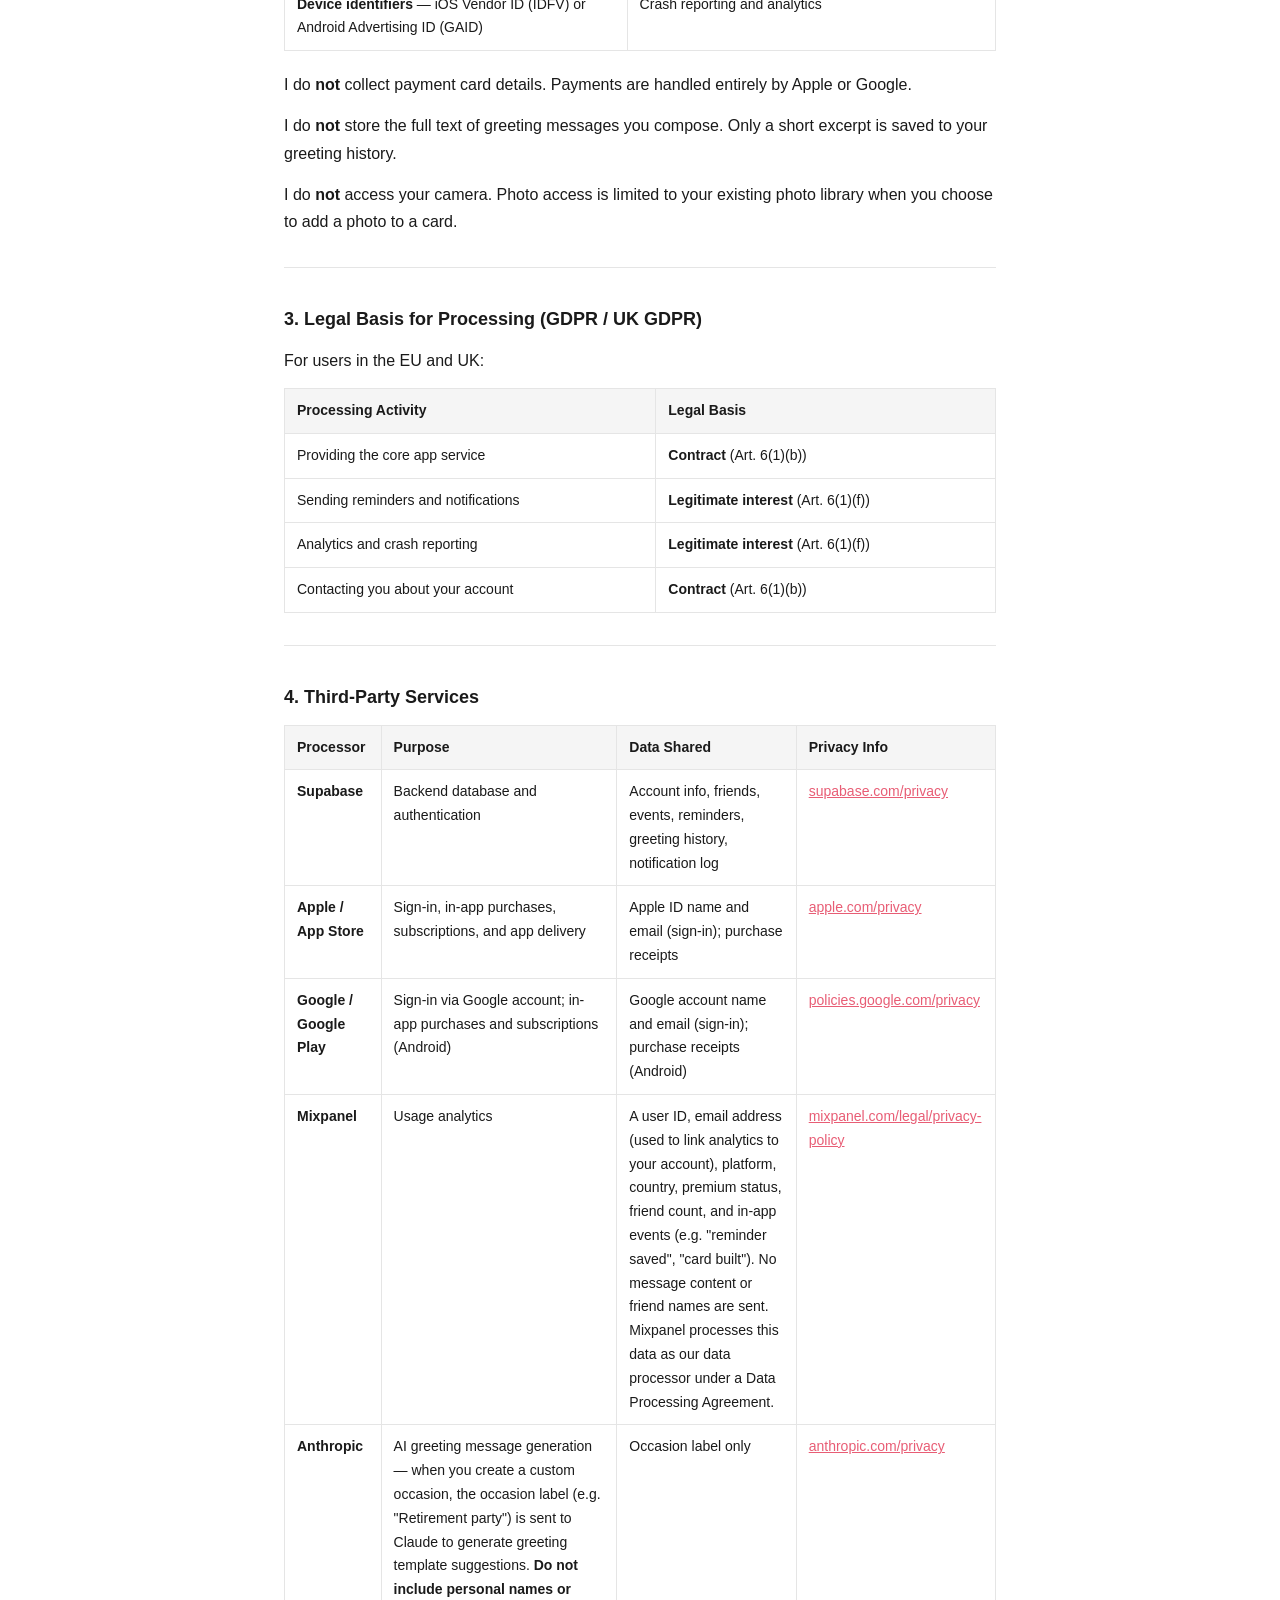
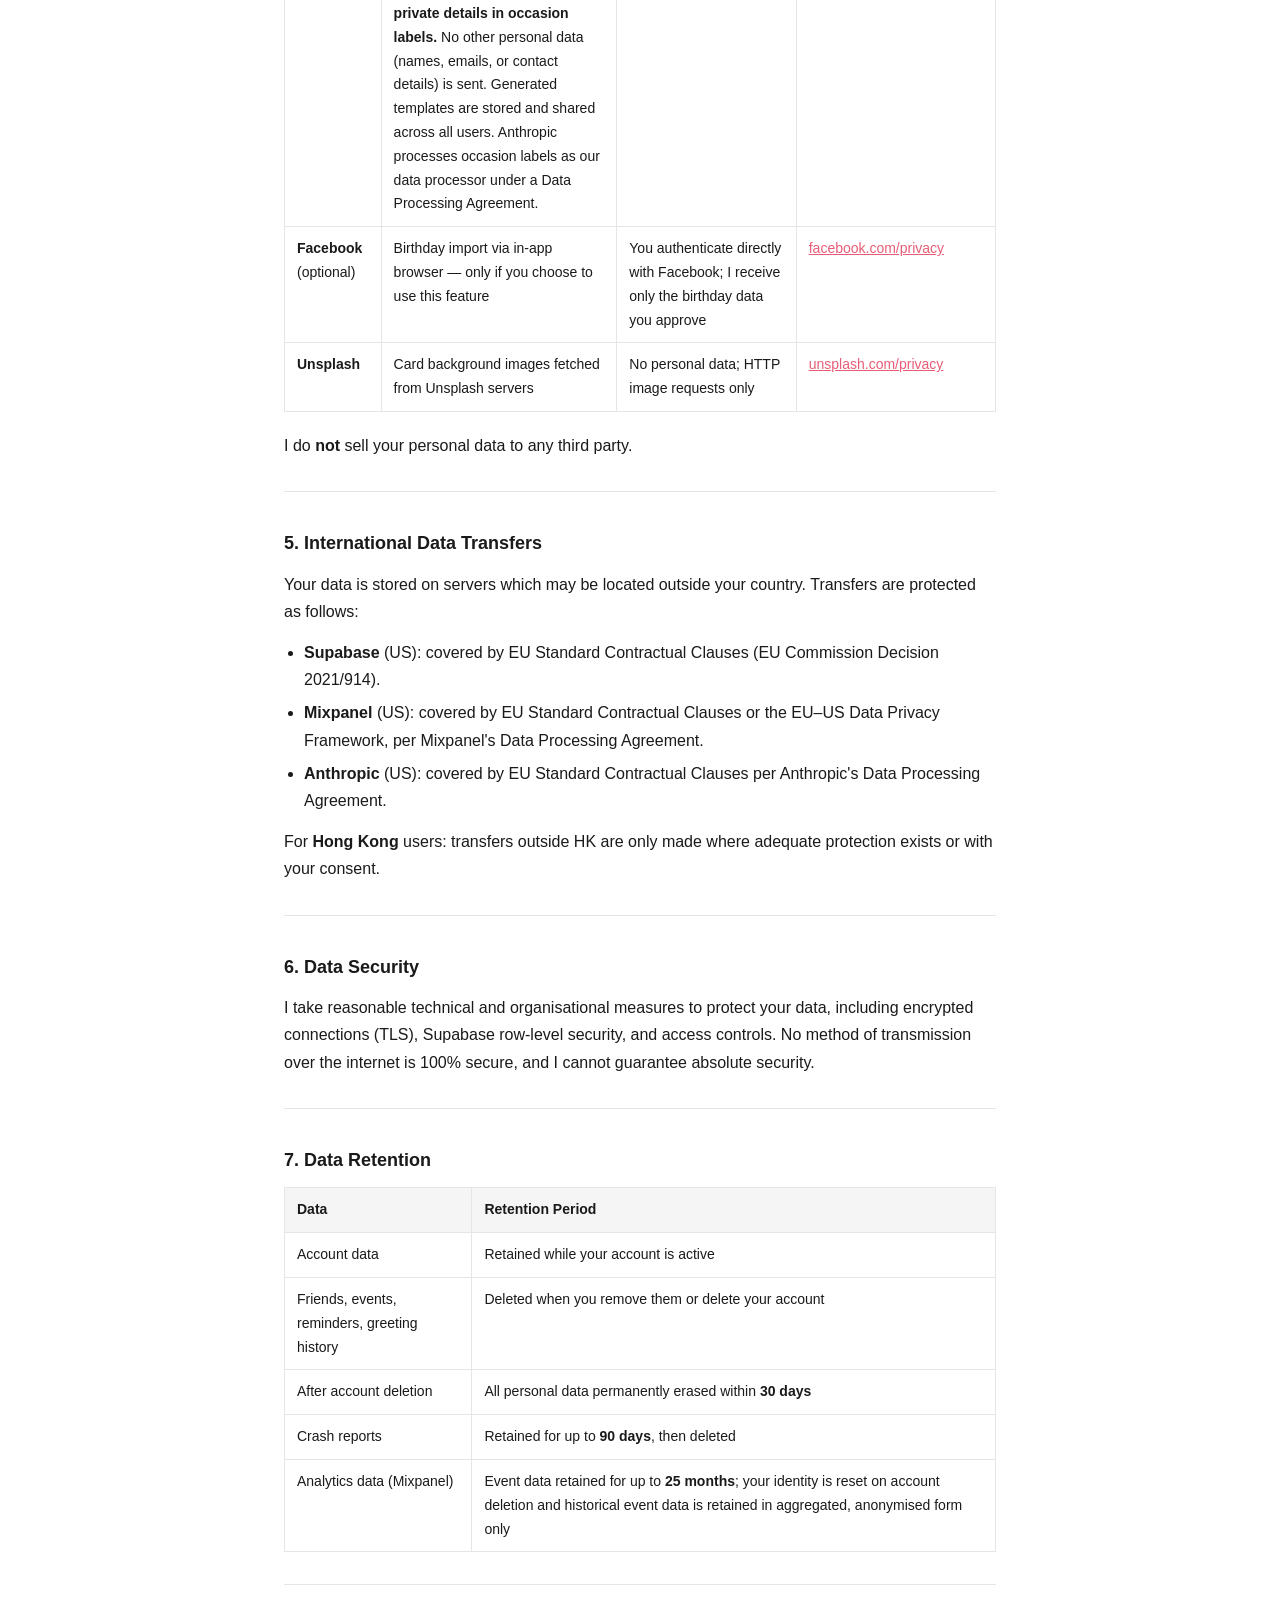
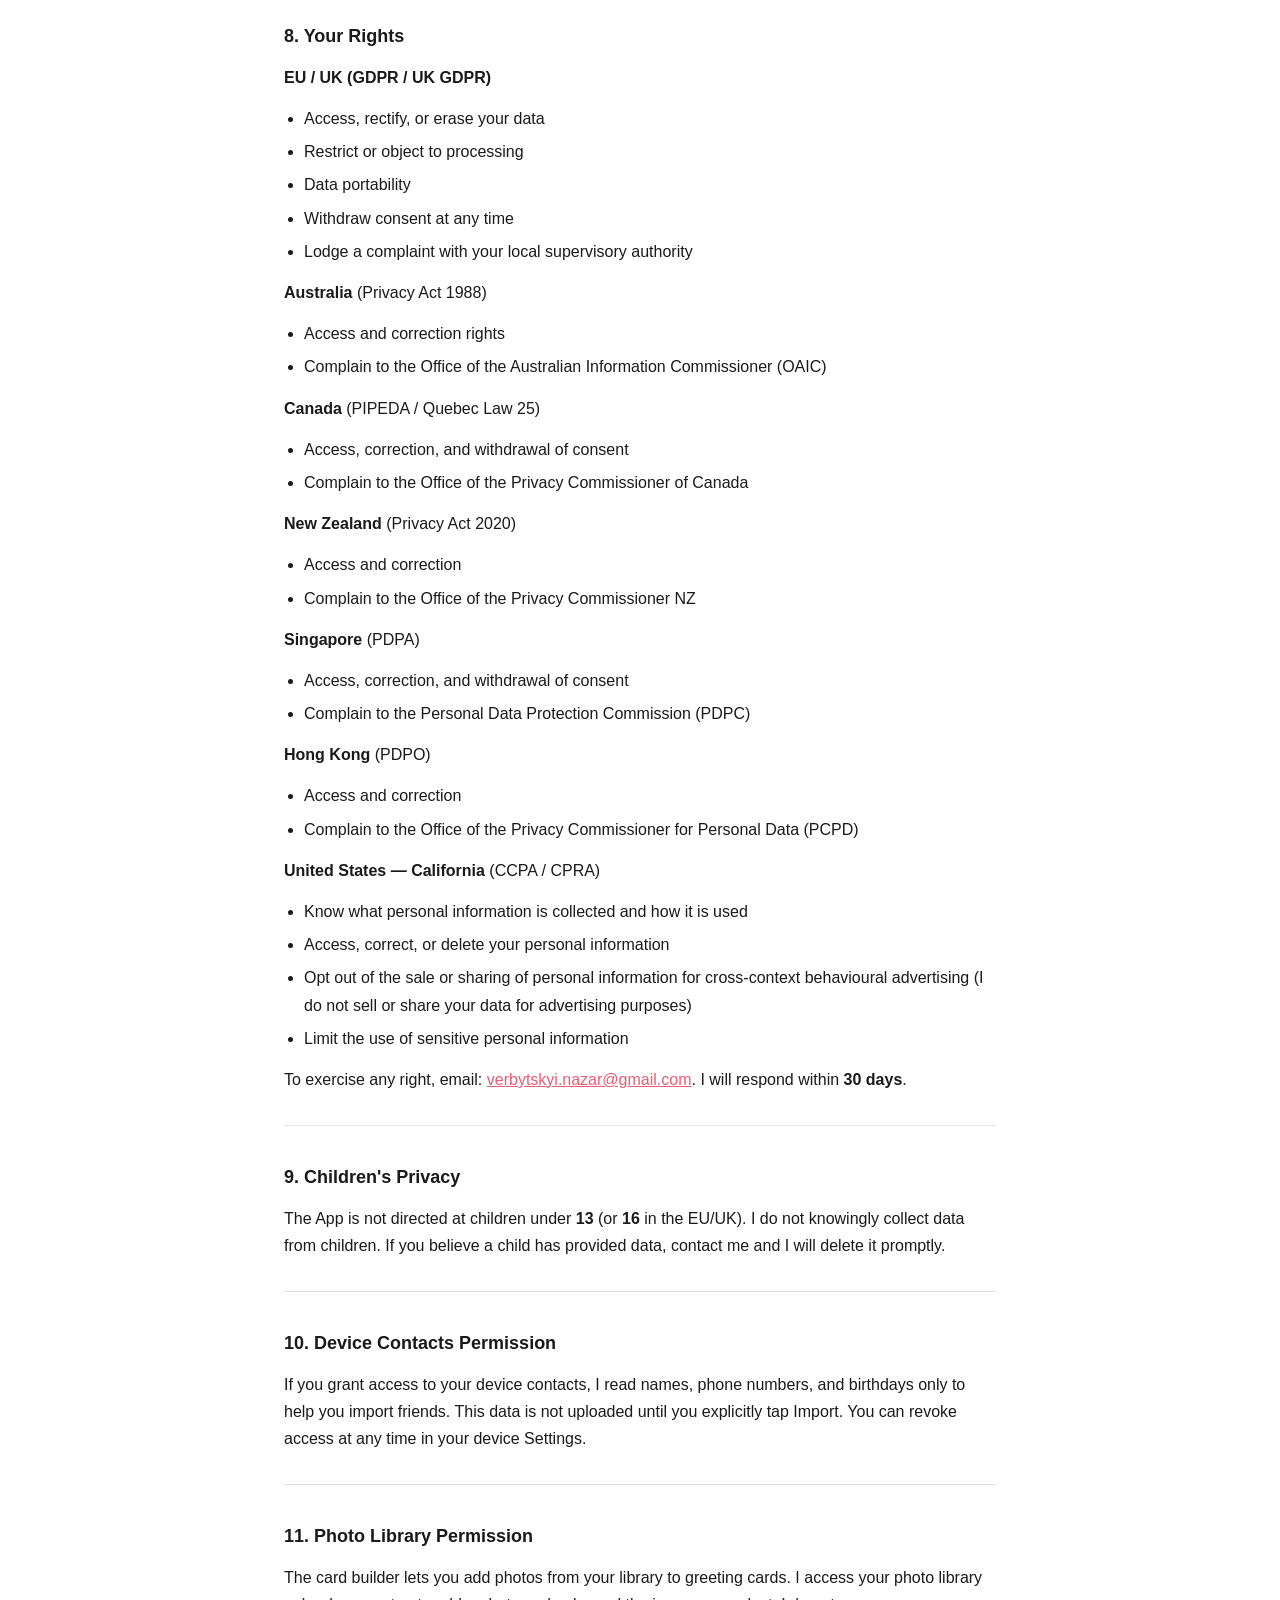
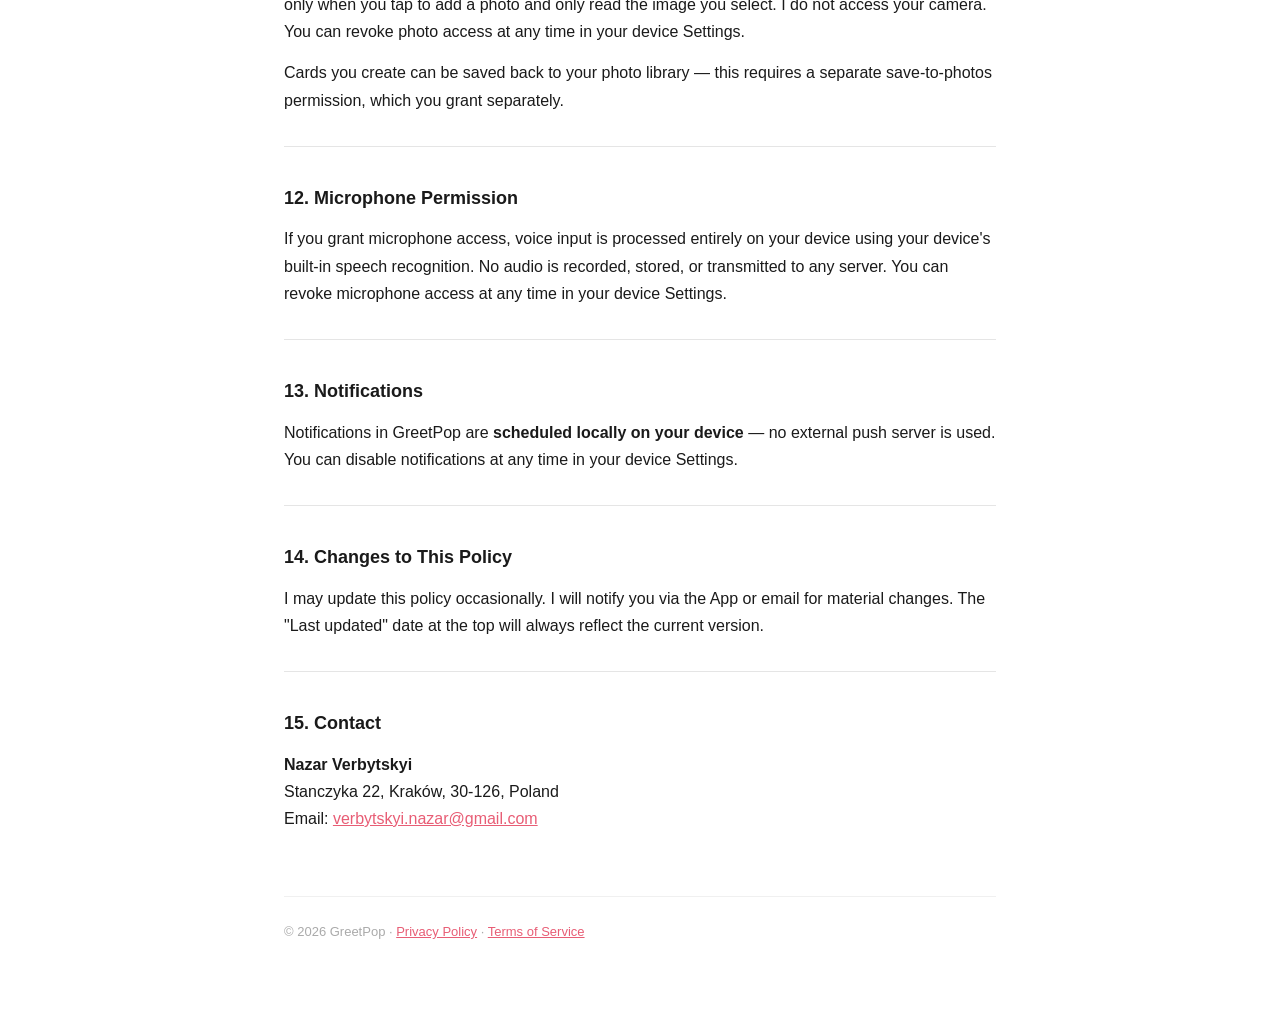
==== commit 7f83f998: "legal: GDPR/CCPA/Android compliance updates to privacy policy" ====
--- a/privacy-policy.html
+++ b/privacy-policy.html
@@ -11,14 +11,14 @@
     <header><a href="index.html">Greet<span>Pop</span></a></header>
 
     <h1>Privacy Policy</h1>
-    <p class="updated">Last updated: 23 May 2026</p>
+    <p class="updated">Last updated: 24 May 2026</p>
 
     <p>This Privacy Policy explains how Nazar Verbytskyi ("I", "me", "my") collects, uses, and protects your personal data when you use <strong>GreetPop</strong> ("the App").</p>
 
     <hr />
 
     <h2>1. Who I Am (Data Controller)</h2>
-    <p><strong>Nazar Verbytskyi</strong><br />Email: <a href="mailto:verbytskyi.nazar@gmail.com">verbytskyi.nazar@gmail.com</a></p>
+    <p><strong>Nazar Verbytskyi</strong><br />Stanczyka 22, Kraków, 30-126, Poland<br />Email: <a href="mailto:verbytskyi.nazar@gmail.com">verbytskyi.nazar@gmail.com</a></p>
     <p>For users in the EU/UK, I am the data controller responsible for your personal data.</p>
 
     <hr />
@@ -39,9 +39,9 @@
       <tr><td><strong>Voice data</strong> (only if you grant microphone permission)</td><td>Process voice commands for the voice assistant (Android) and message dictation; processed entirely on your device and never stored or transmitted</td></tr>
       <tr><td><strong>Siri shortcuts data</strong></td><td>Enable voice-activated reminders (iOS only)</td></tr>
       <tr><td><strong>Usage analytics</strong> — events and user properties (see Section 4)</td><td>Understand how the App is used to improve it</td></tr>
-      <tr><td><strong>Device identifiers</strong></td><td>Crash reporting and analytics</td></tr>
-    </table>
-    <p>I do <strong>not</strong> collect payment card details. Payments are handled entirely by Apple.</p>
+      <tr><td><strong>Device identifiers</strong> — iOS Vendor ID (IDFV) or Android Advertising ID (GAID)</td><td>Crash reporting and analytics</td></tr>
+    </table>
+    <p>I do <strong>not</strong> collect payment card details. Payments are handled entirely by Apple or Google.</p>
     <p>I do <strong>not</strong> store the full text of greeting messages you compose. Only a short excerpt is saved to your greeting history.</p>
     <p>I do <strong>not</strong> access your camera. Photo access is limited to your existing photo library when you choose to add a photo to a card.</p>
 
@@ -75,22 +75,22 @@
         <td><a href="https://www.apple.com/privacy/" target="_blank">apple.com/privacy</a></td>
       </tr>
       <tr>
-        <td><strong>Google</strong></td>
-        <td>Sign-in via Google account</td>
-        <td>Google account name and email (sign-in only)</td>
+        <td><strong>Google / Google Play</strong></td>
+        <td>Sign-in via Google account; in-app purchases and subscriptions (Android)</td>
+        <td>Google account name and email (sign-in); purchase receipts (Android)</td>
         <td><a href="https://policies.google.com/privacy" target="_blank">policies.google.com/privacy</a></td>
       </tr>
       <tr>
+        <td><strong>Mixpanel</strong></td>
+        <td>Usage analytics</td>
+        <td>A user ID, email address (used to link analytics to your account), platform, country, premium status, friend count, and in-app events (e.g. "reminder saved", "card built"). No message content or friend names are sent. Mixpanel processes this data as our data processor under a Data Processing Agreement.</td>
+        <td><a href="https://mixpanel.com/legal/privacy-policy" target="_blank">mixpanel.com/legal/privacy-policy</a></td>
+      </tr>
+      <tr>
         <td><strong>Anthropic</strong></td>
-        <td>AI greeting message generation — when you create a custom occasion, the occasion label (e.g. "Retirement party") is sent to Claude to generate greeting template suggestions. No personal data (names, emails, or contact details) is sent. Generated templates are stored and shared across all users.</td>
+        <td>AI greeting message generation — when you create a custom occasion, the occasion label (e.g. "Retirement party") is sent to Claude to generate greeting template suggestions. <strong>Do not include personal names or private details in occasion labels.</strong> No other personal data (names, emails, or contact details) is sent. Generated templates are stored and shared across all users. Anthropic processes occasion labels as our data processor under a Data Processing Agreement.</td>
         <td>Occasion label only</td>
         <td><a href="https://www.anthropic.com/privacy" target="_blank">anthropic.com/privacy</a></td>
-      </tr>
-      <tr>
-        <td><strong>Mixpanel</strong></td>
-        <td>Usage analytics</td>
-        <td>A pseudonymous user ID, email, platform, country, premium status, friend count, and in-app events (e.g. "reminder saved", "card built"). No message content or friend names are sent.</td>
-        <td><a href="https://mixpanel.com/legal/privacy-policy" target="_blank">mixpanel.com/legal/privacy-policy</a></td>
       </tr>
       <tr>
         <td><strong>Facebook</strong> (optional)</td>
@@ -110,7 +110,12 @@
     <hr />
 
     <h2>5. International Data Transfers</h2>
-    <p>Your data is stored on Supabase and Mixpanel servers, which may be located outside your country. If you are in the EU/UK, these transfers are covered by Standard Contractual Clauses (SCCs) or equivalent safeguards.</p>
+    <p>Your data is stored on servers which may be located outside your country. Transfers are protected as follows:</p>
+    <ul>
+      <li><strong>Supabase</strong> (US): covered by EU Standard Contractual Clauses (EU Commission Decision 2021/914).</li>
+      <li><strong>Mixpanel</strong> (US): covered by EU Standard Contractual Clauses or the EU–US Data Privacy Framework, per Mixpanel's Data Processing Agreement.</li>
+      <li><strong>Anthropic</strong> (US): covered by EU Standard Contractual Clauses per Anthropic's Data Processing Agreement.</li>
+    </ul>
     <p>For <strong>Hong Kong</strong> users: transfers outside HK are only made where adequate protection exists or with your consent.</p>
 
     <hr />
@@ -121,12 +126,14 @@
     <hr />
 
     <h2>7. Data Retention</h2>
-    <ul>
-      <li>Account data: retained while your account is active.</li>
-      <li>Friends, events, reminders, and greeting history: deleted when you remove them or delete your account.</li>
-      <li>After account deletion: all personal data in the database is permanently erased within <strong>30 days</strong>.</li>
-      <li>Analytics data in Mixpanel: your identity is reset on account deletion; historical event data may be retained in aggregated, anonymised form per Mixpanel's retention policy.</li>
-    </ul>
+    <table>
+      <tr><th>Data</th><th>Retention Period</th></tr>
+      <tr><td>Account data</td><td>Retained while your account is active</td></tr>
+      <tr><td>Friends, events, reminders, greeting history</td><td>Deleted when you remove them or delete your account</td></tr>
+      <tr><td>After account deletion</td><td>All personal data permanently erased within <strong>30 days</strong></td></tr>
+      <tr><td>Crash reports</td><td>Retained for up to <strong>90 days</strong>, then deleted</td></tr>
+      <tr><td>Analytics data (Mixpanel)</td><td>Event data retained for up to <strong>25 months</strong>; your identity is reset on account deletion and historical event data is retained in aggregated, anonymised form only</td></tr>
+    </table>
 
     <hr />
 
@@ -171,11 +178,12 @@
       <li>Complain to the Office of the Privacy Commissioner for Personal Data (PCPD)</li>
     </ul>
 
-    <p><strong>United States — California</strong> (CCPA)</p>
-    <ul>
-      <li>Know what data is collected</li>
-      <li>Delete your data</li>
-      <li>Opt out of the sale of personal information (I do not sell your data)</li>
+    <p><strong>United States — California</strong> (CCPA / CPRA)</p>
+    <ul>
+      <li>Know what personal information is collected and how it is used</li>
+      <li>Access, correct, or delete your personal information</li>
+      <li>Opt out of the sale or sharing of personal information for cross-context behavioural advertising (I do not sell or share your data for advertising purposes)</li>
+      <li>Limit the use of sensitive personal information</li>
     </ul>
 
     <p>To exercise any right, email: <a href="mailto:verbytskyi.nazar@gmail.com">verbytskyi.nazar@gmail.com</a>. I will respond within <strong>30 days</strong>.</p>
@@ -214,7 +222,7 @@
     <hr />
 
     <h2>15. Contact</h2>
-    <p><strong>Nazar Verbytskyi</strong><br />Email: <a href="mailto:verbytskyi.nazar@gmail.com">verbytskyi.nazar@gmail.com</a></p>
+    <p><strong>Nazar Verbytskyi</strong><br />Stanczyka 22, Kraków, 30-126, Poland<br />Email: <a href="mailto:verbytskyi.nazar@gmail.com">verbytskyi.nazar@gmail.com</a></p>
 
     <footer>© 2026 GreetPop · <a href="privacy-policy.html">Privacy Policy</a> · <a href="terms-of-service.html">Terms of Service</a></footer>
   </div>
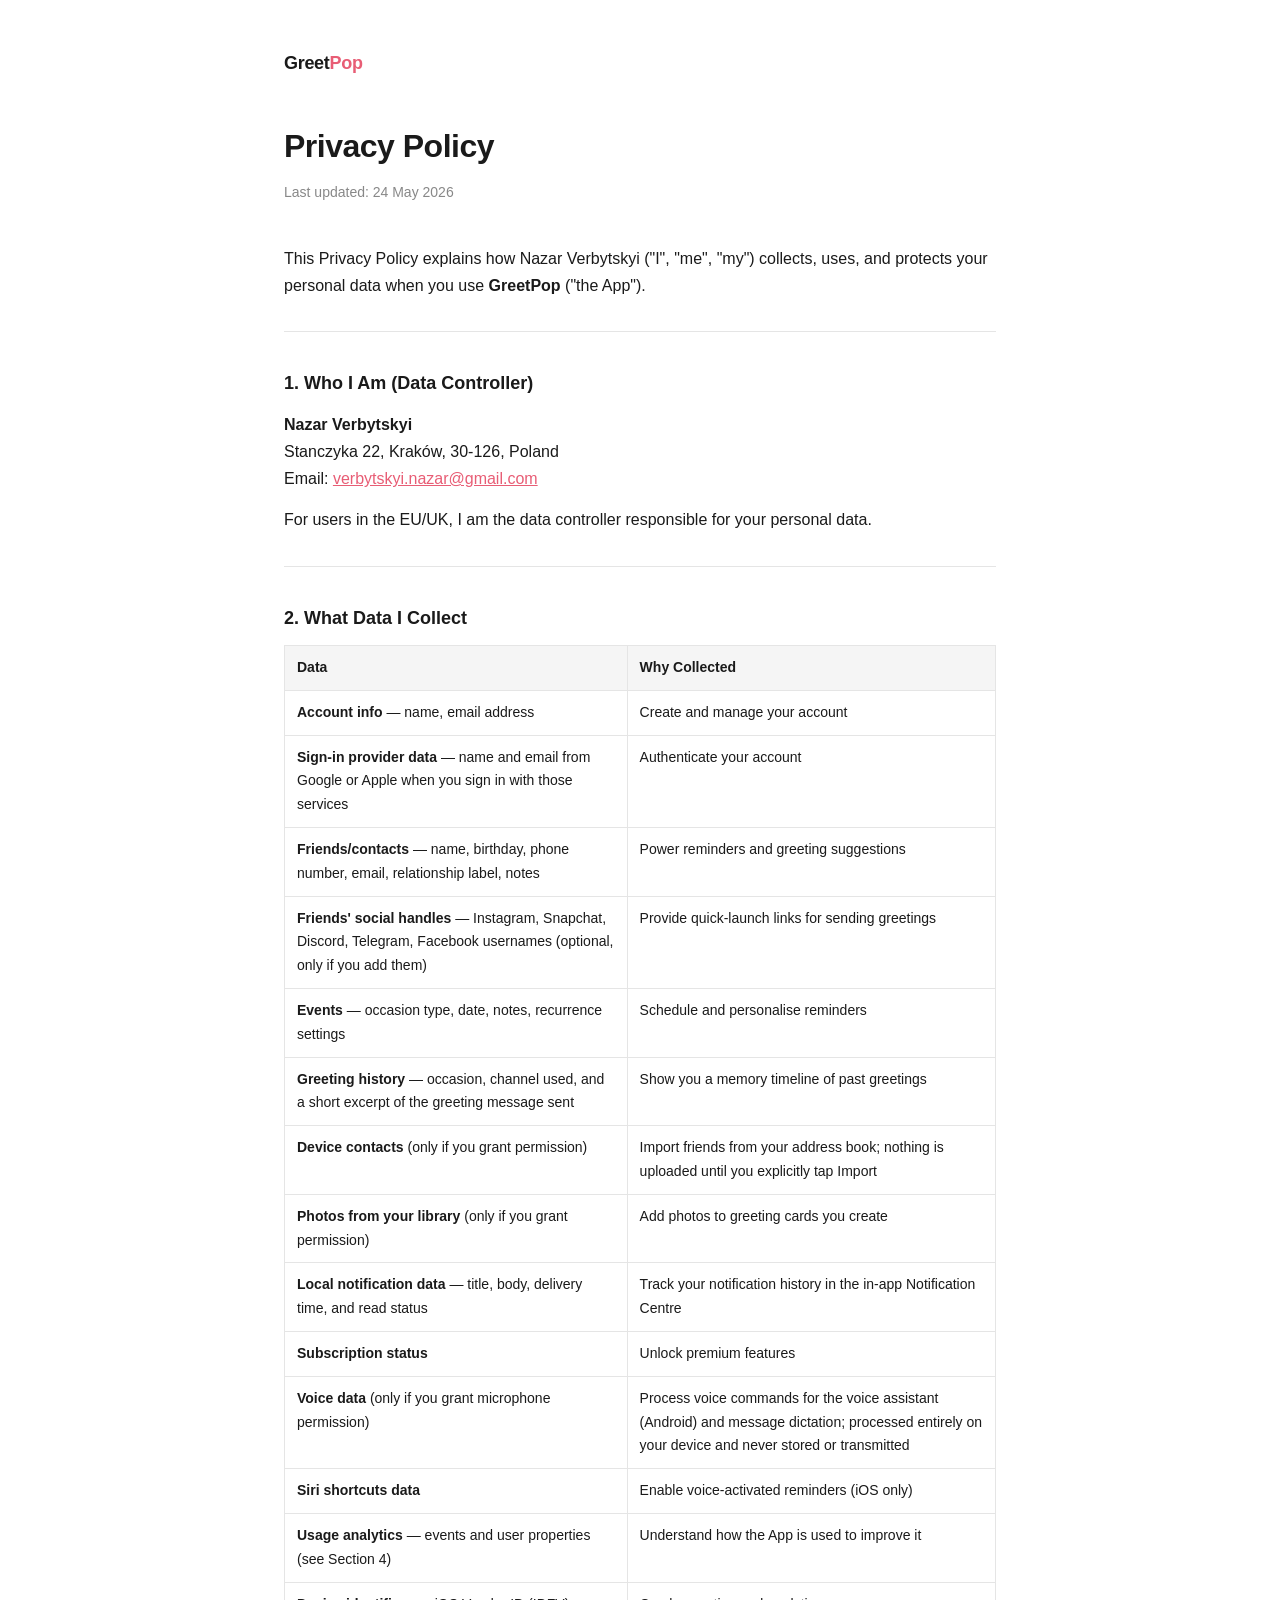
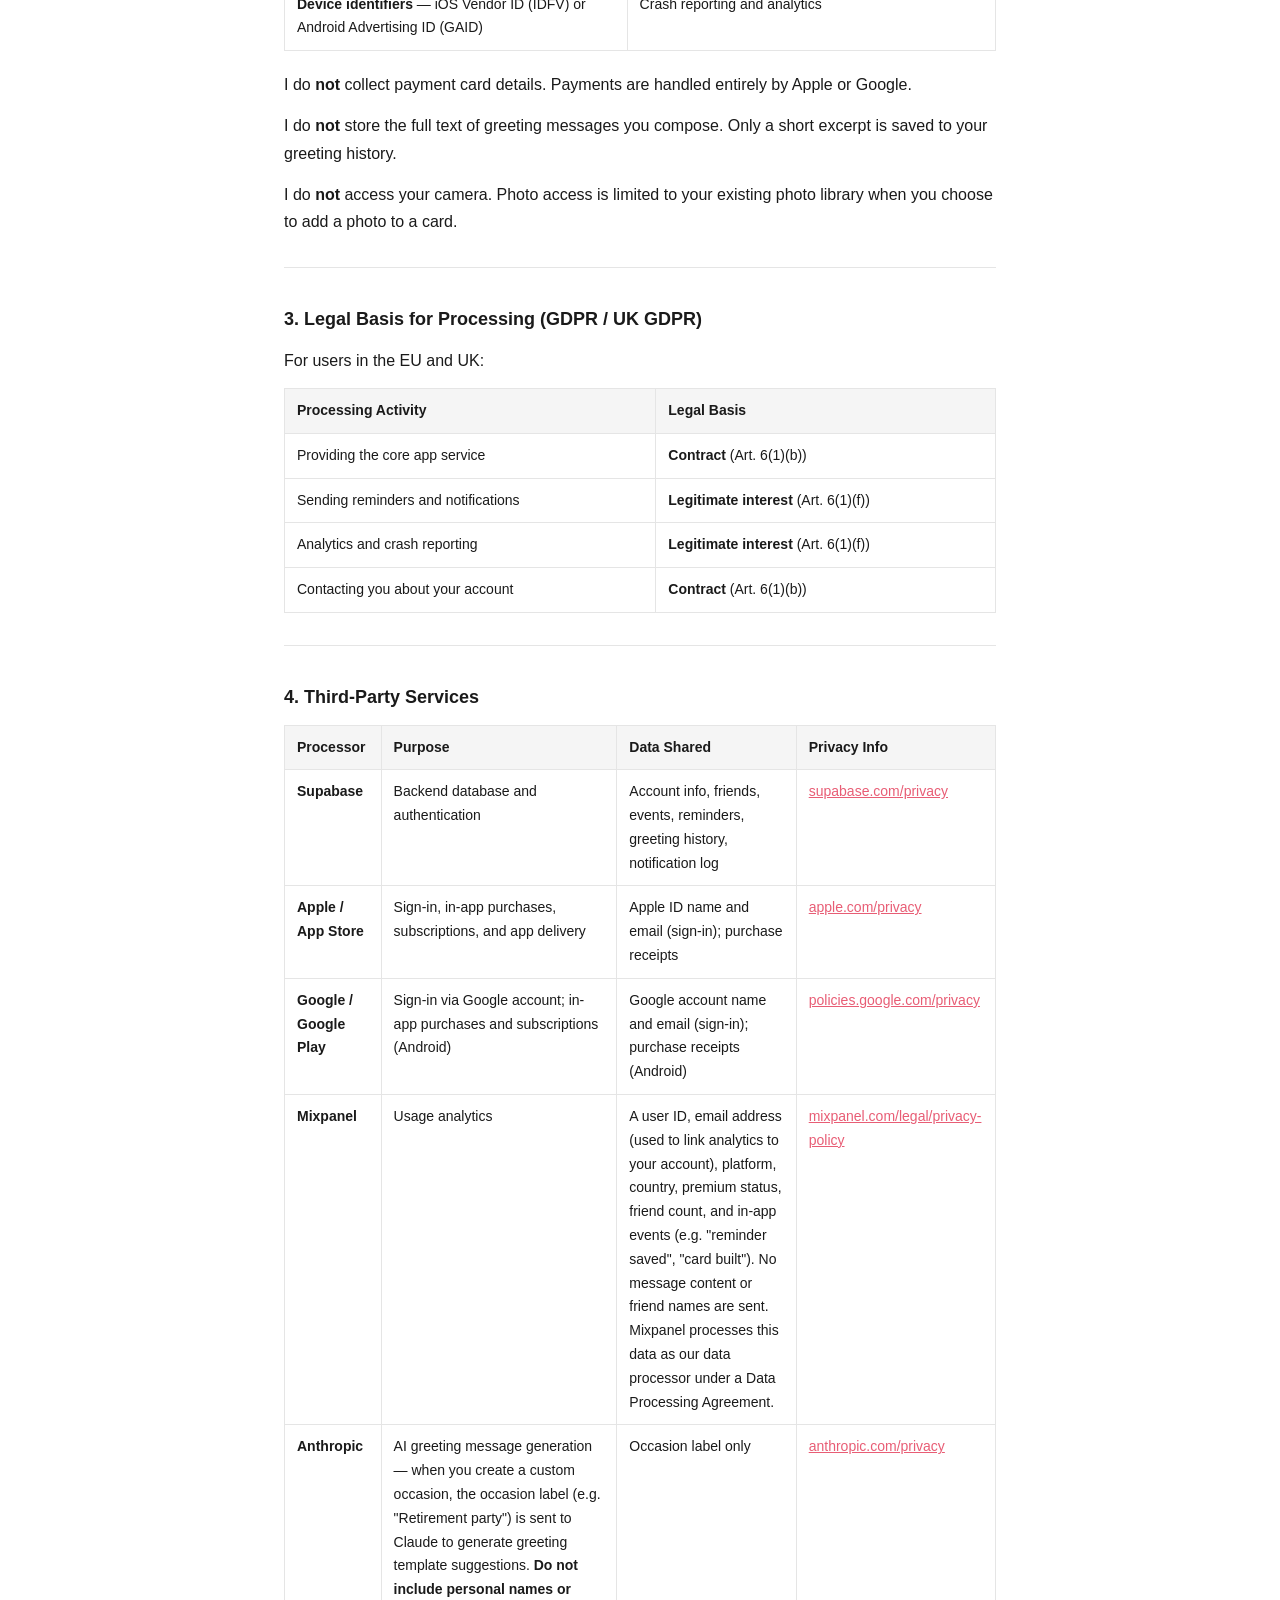
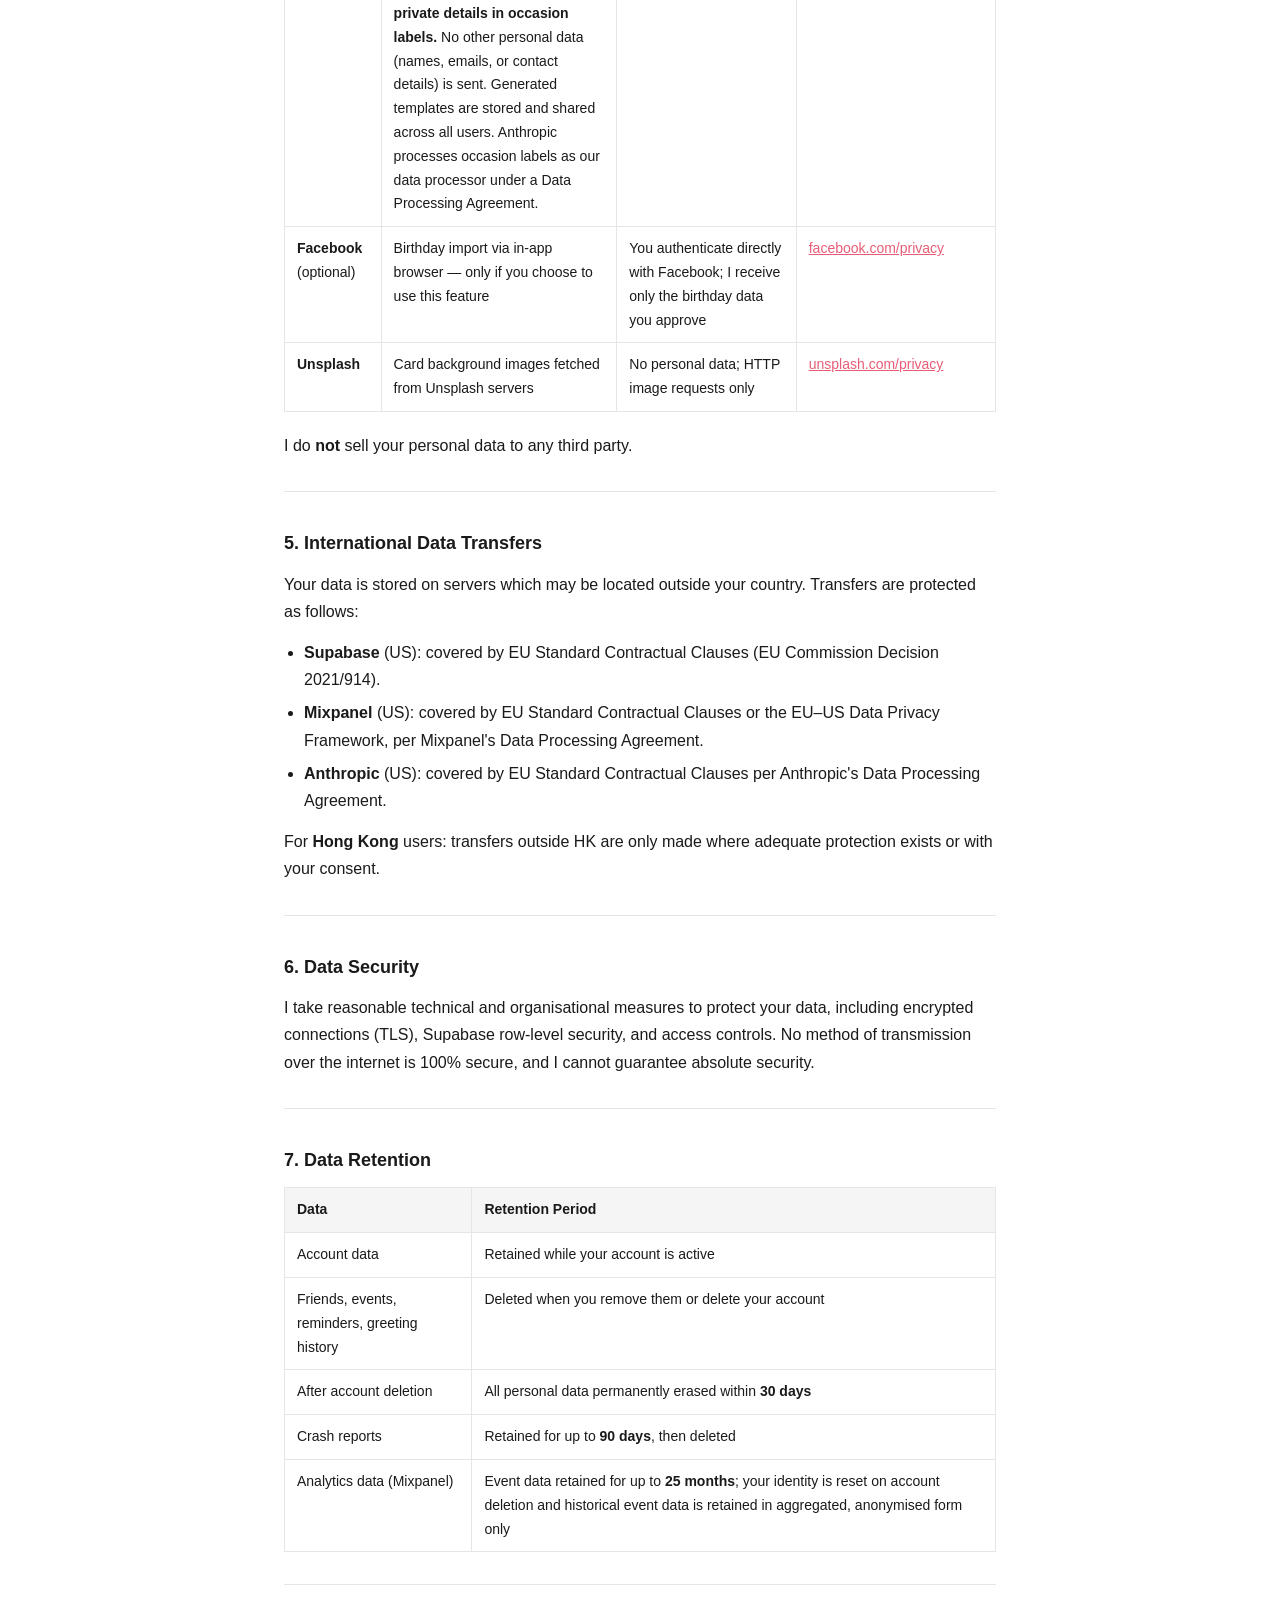
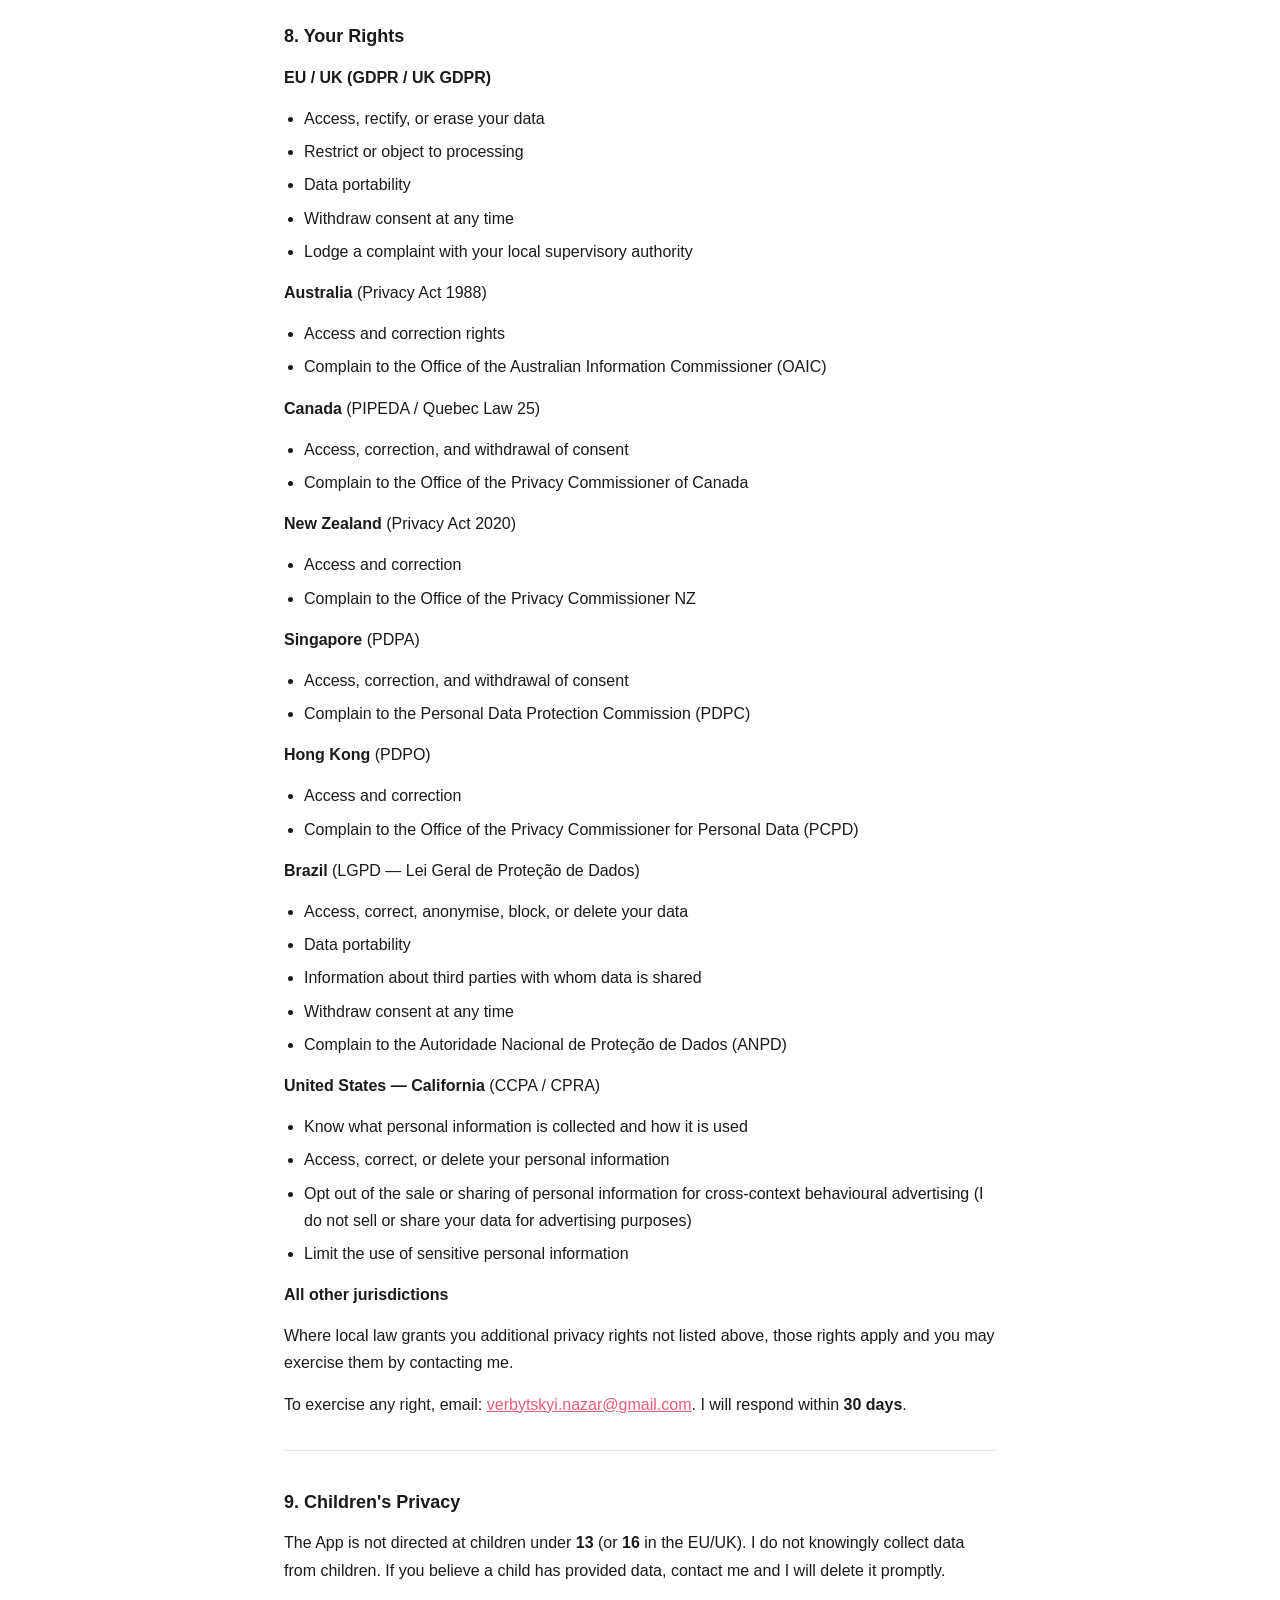
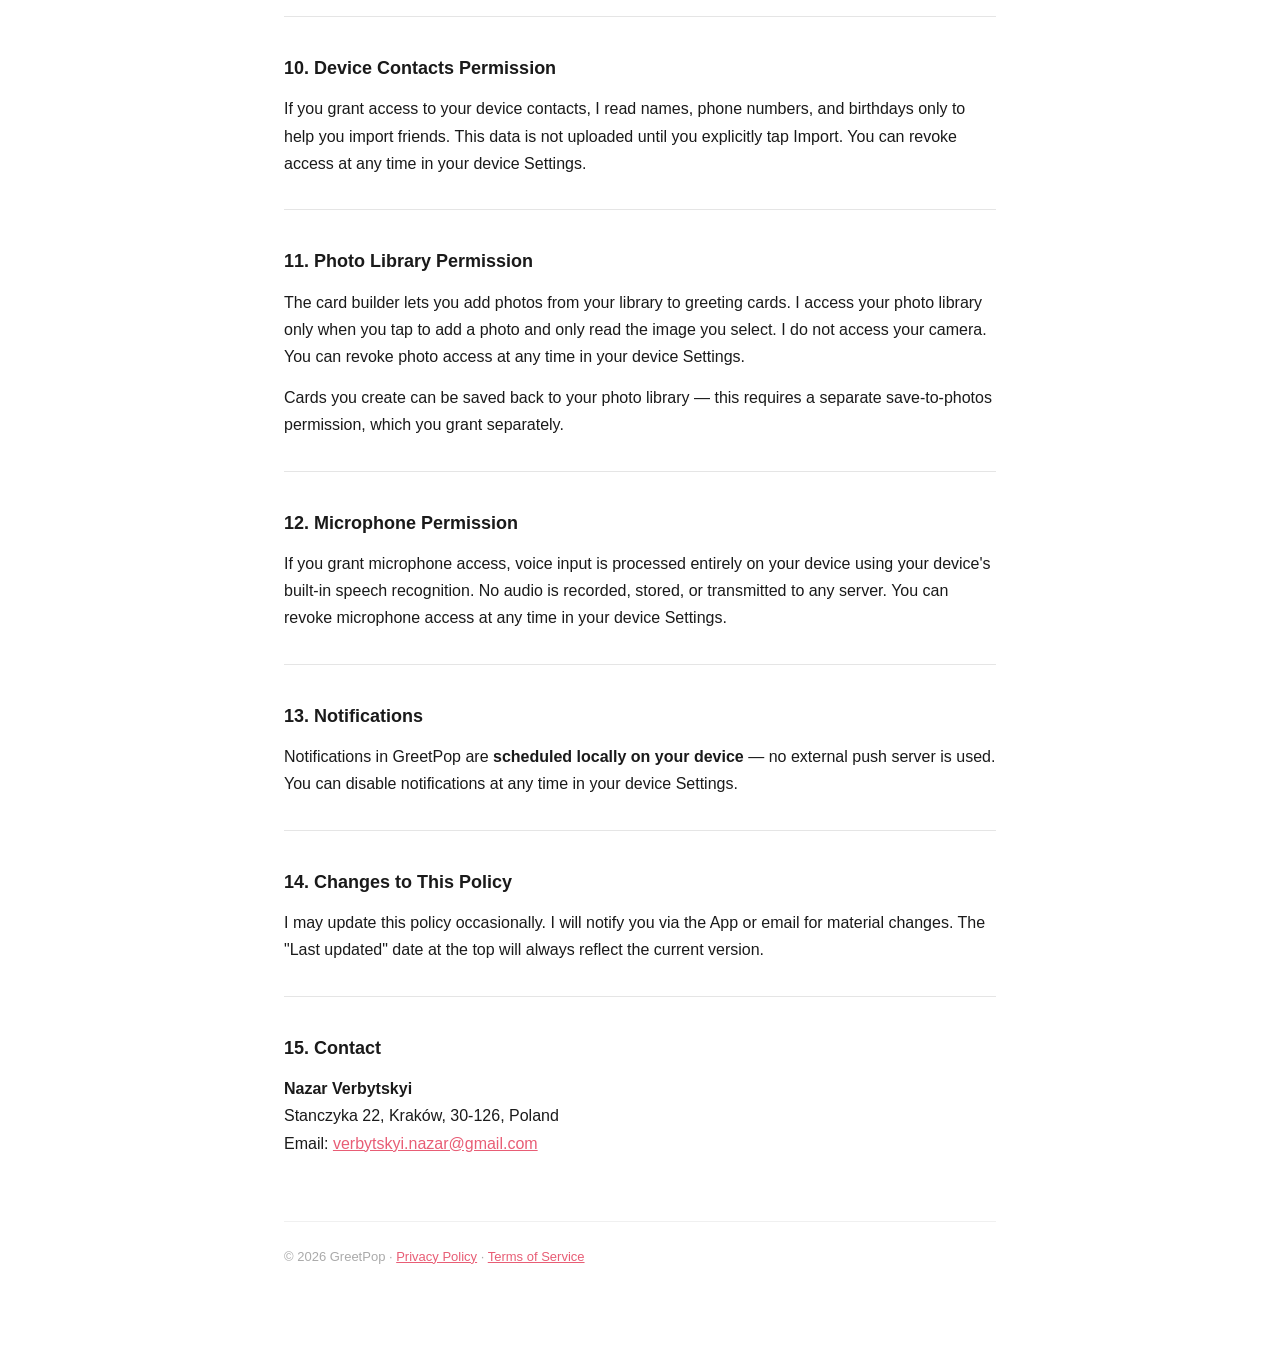
==== commit f59a3e70: "legal: add Brazil LGPD rights and global catch-all clause" ====
--- a/privacy-policy.html
+++ b/privacy-policy.html
@@ -178,6 +178,15 @@
       <li>Complain to the Office of the Privacy Commissioner for Personal Data (PCPD)</li>
     </ul>
 
+    <p><strong>Brazil</strong> (LGPD — Lei Geral de Proteção de Dados)</p>
+    <ul>
+      <li>Access, correct, anonymise, block, or delete your data</li>
+      <li>Data portability</li>
+      <li>Information about third parties with whom data is shared</li>
+      <li>Withdraw consent at any time</li>
+      <li>Complain to the Autoridade Nacional de Proteção de Dados (ANPD)</li>
+    </ul>
+
     <p><strong>United States — California</strong> (CCPA / CPRA)</p>
     <ul>
       <li>Know what personal information is collected and how it is used</li>
@@ -186,6 +195,9 @@
       <li>Limit the use of sensitive personal information</li>
     </ul>
 
+    <p><strong>All other jurisdictions</strong></p>
+    <p>Where local law grants you additional privacy rights not listed above, those rights apply and you may exercise them by contacting me.</p>
+
     <p>To exercise any right, email: <a href="mailto:verbytskyi.nazar@gmail.com">verbytskyi.nazar@gmail.com</a>. I will respond within <strong>30 days</strong>.</p>
 
     <hr />
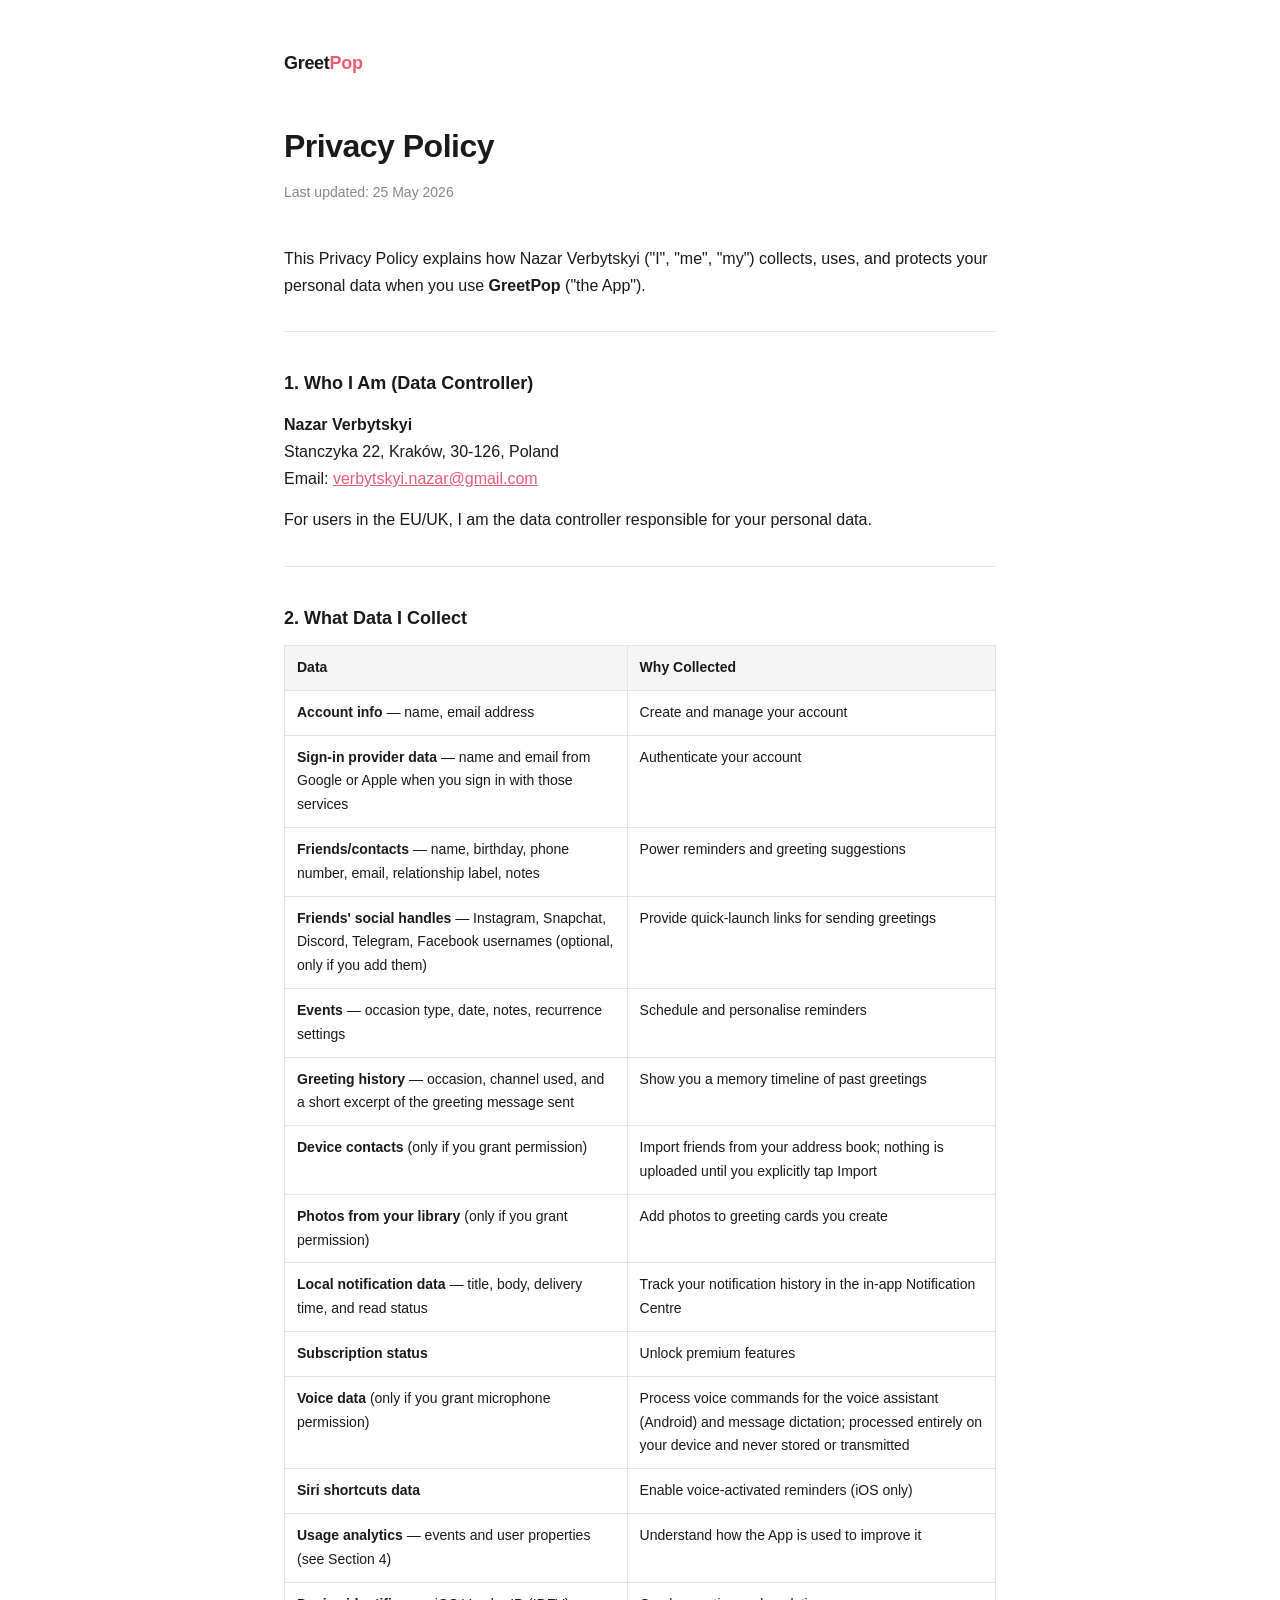
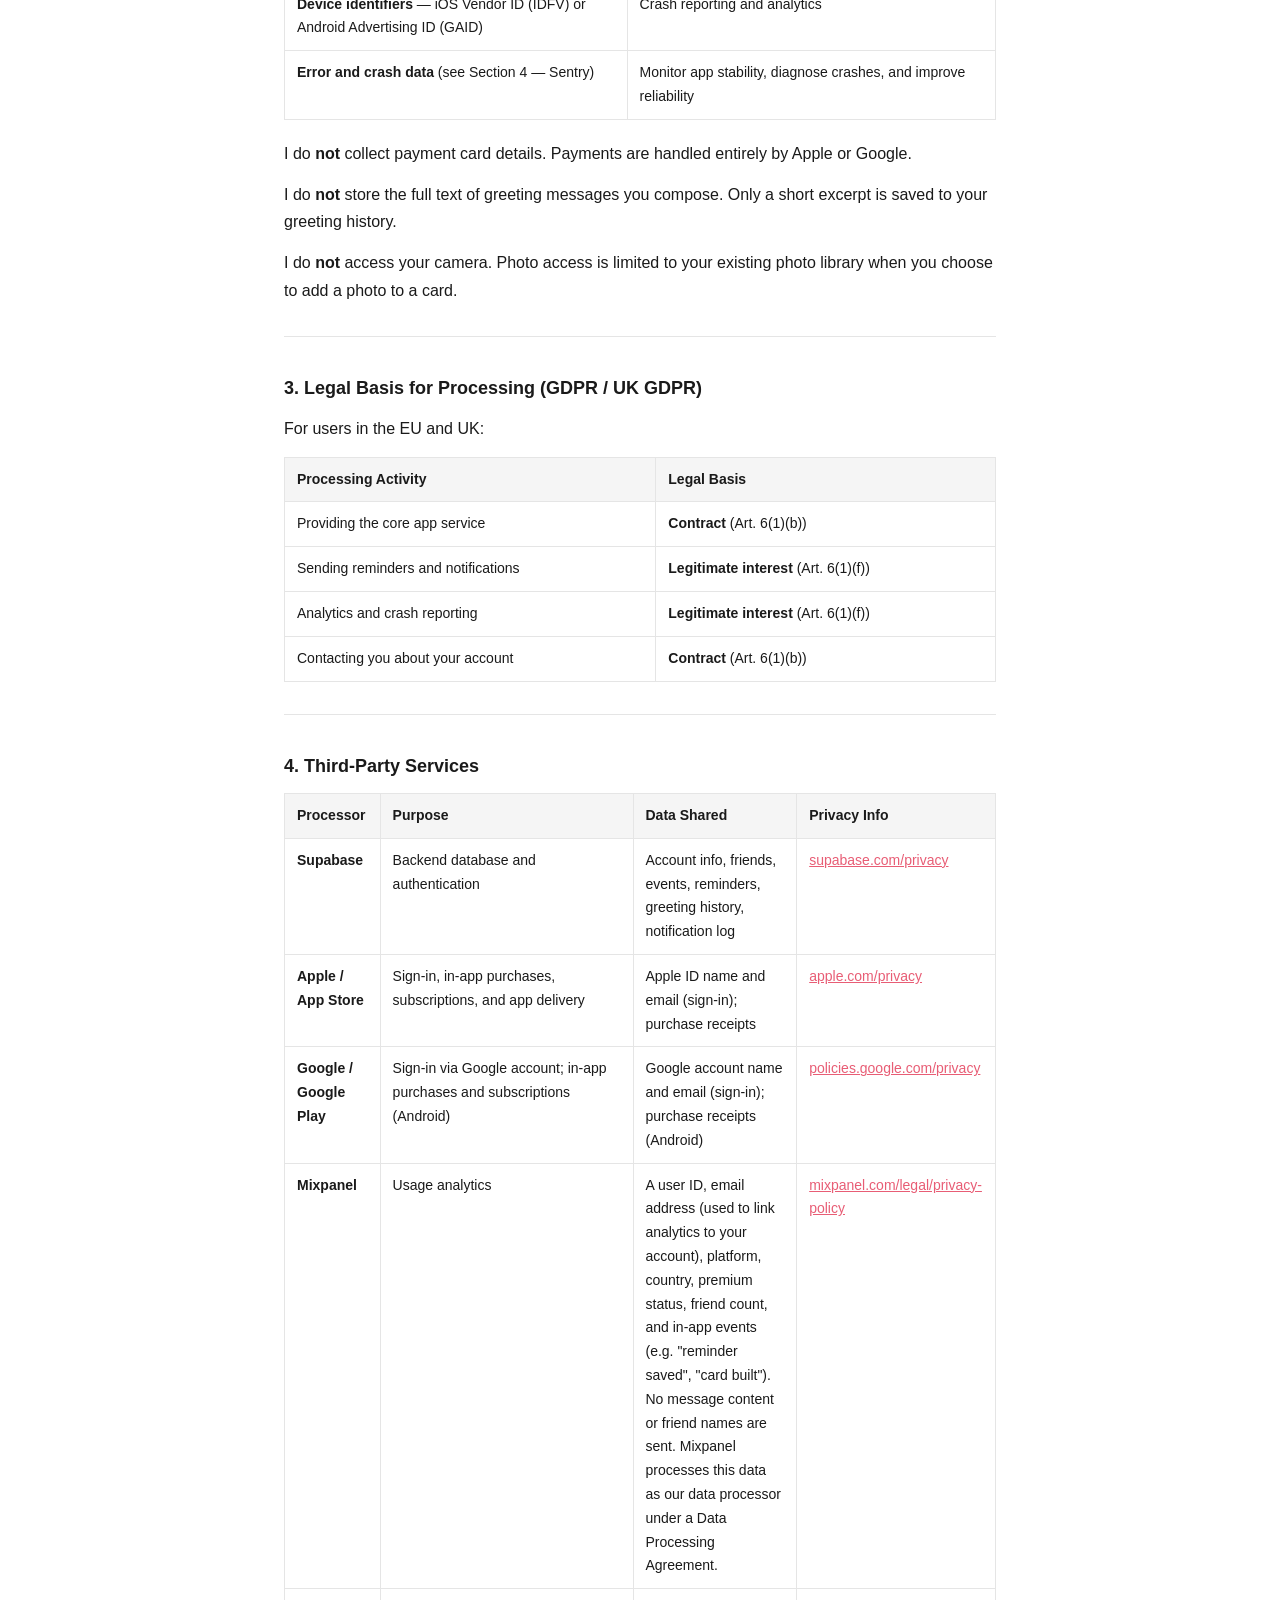
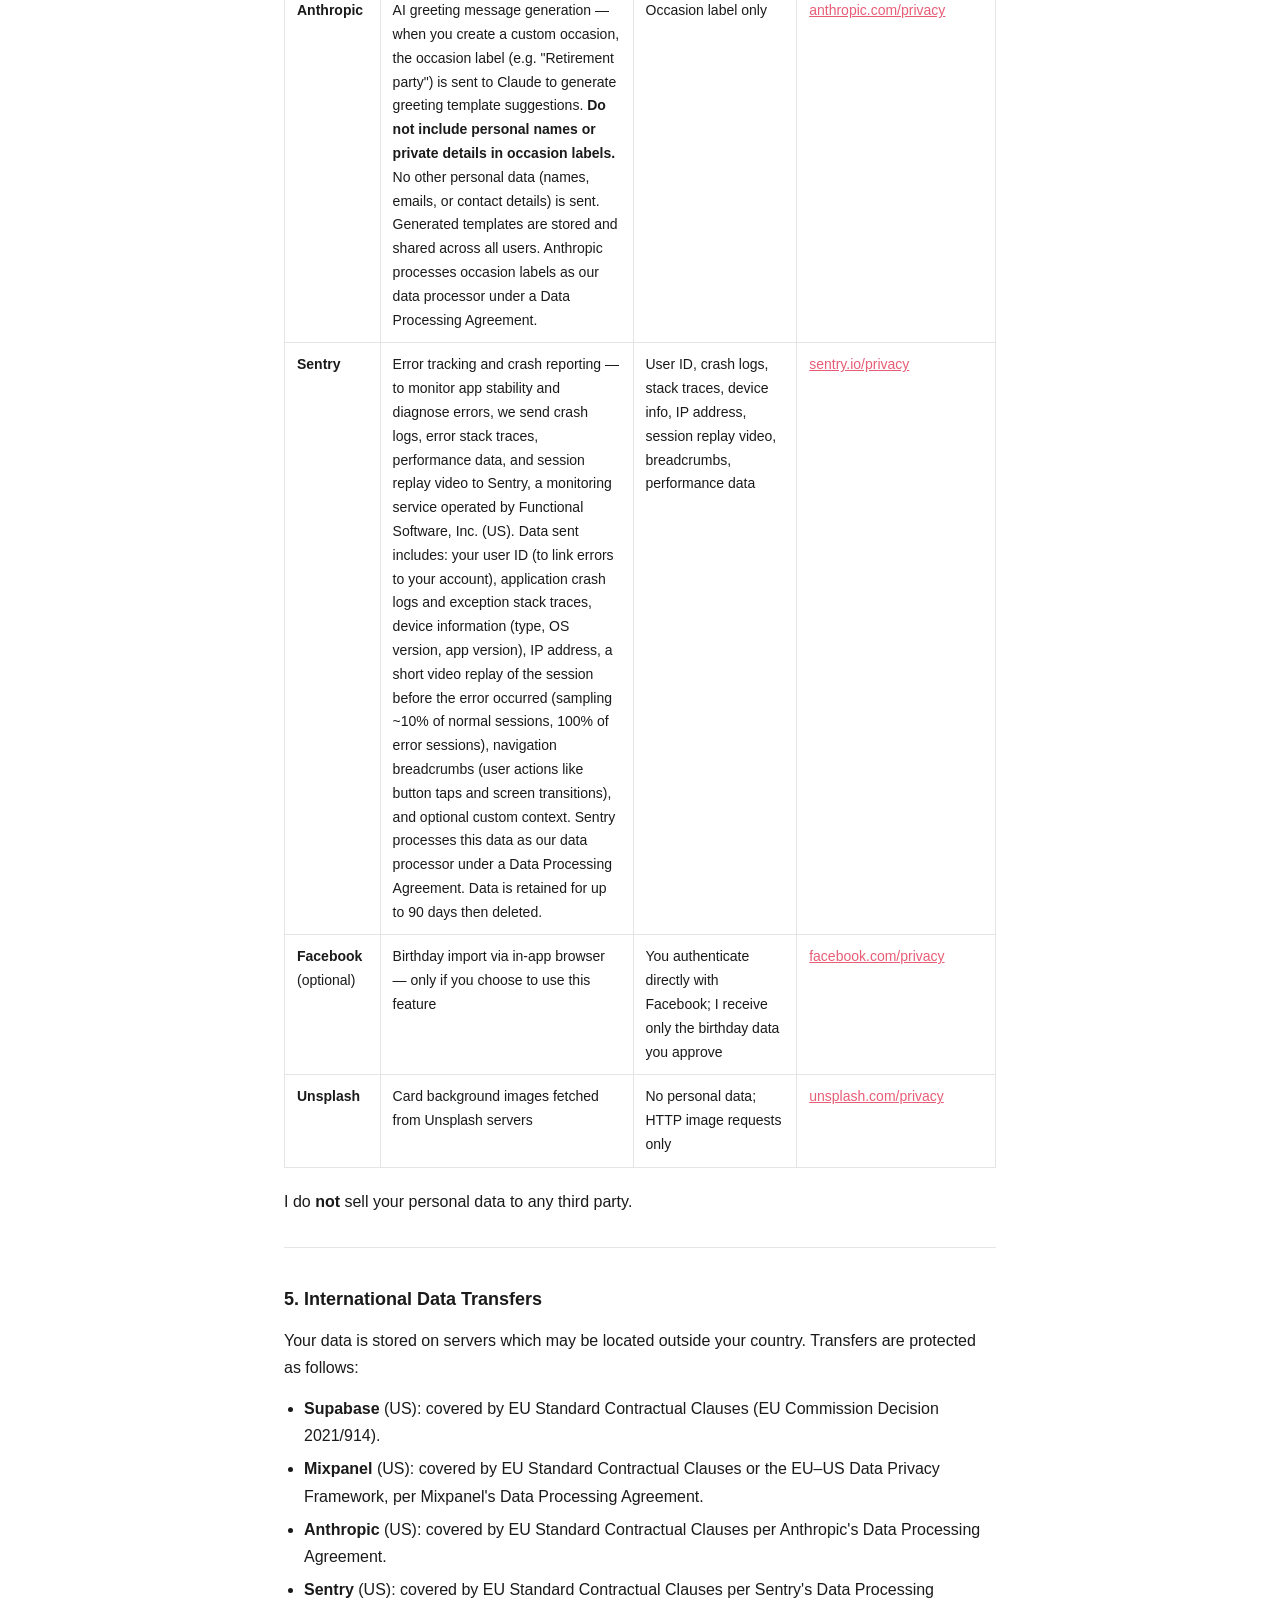
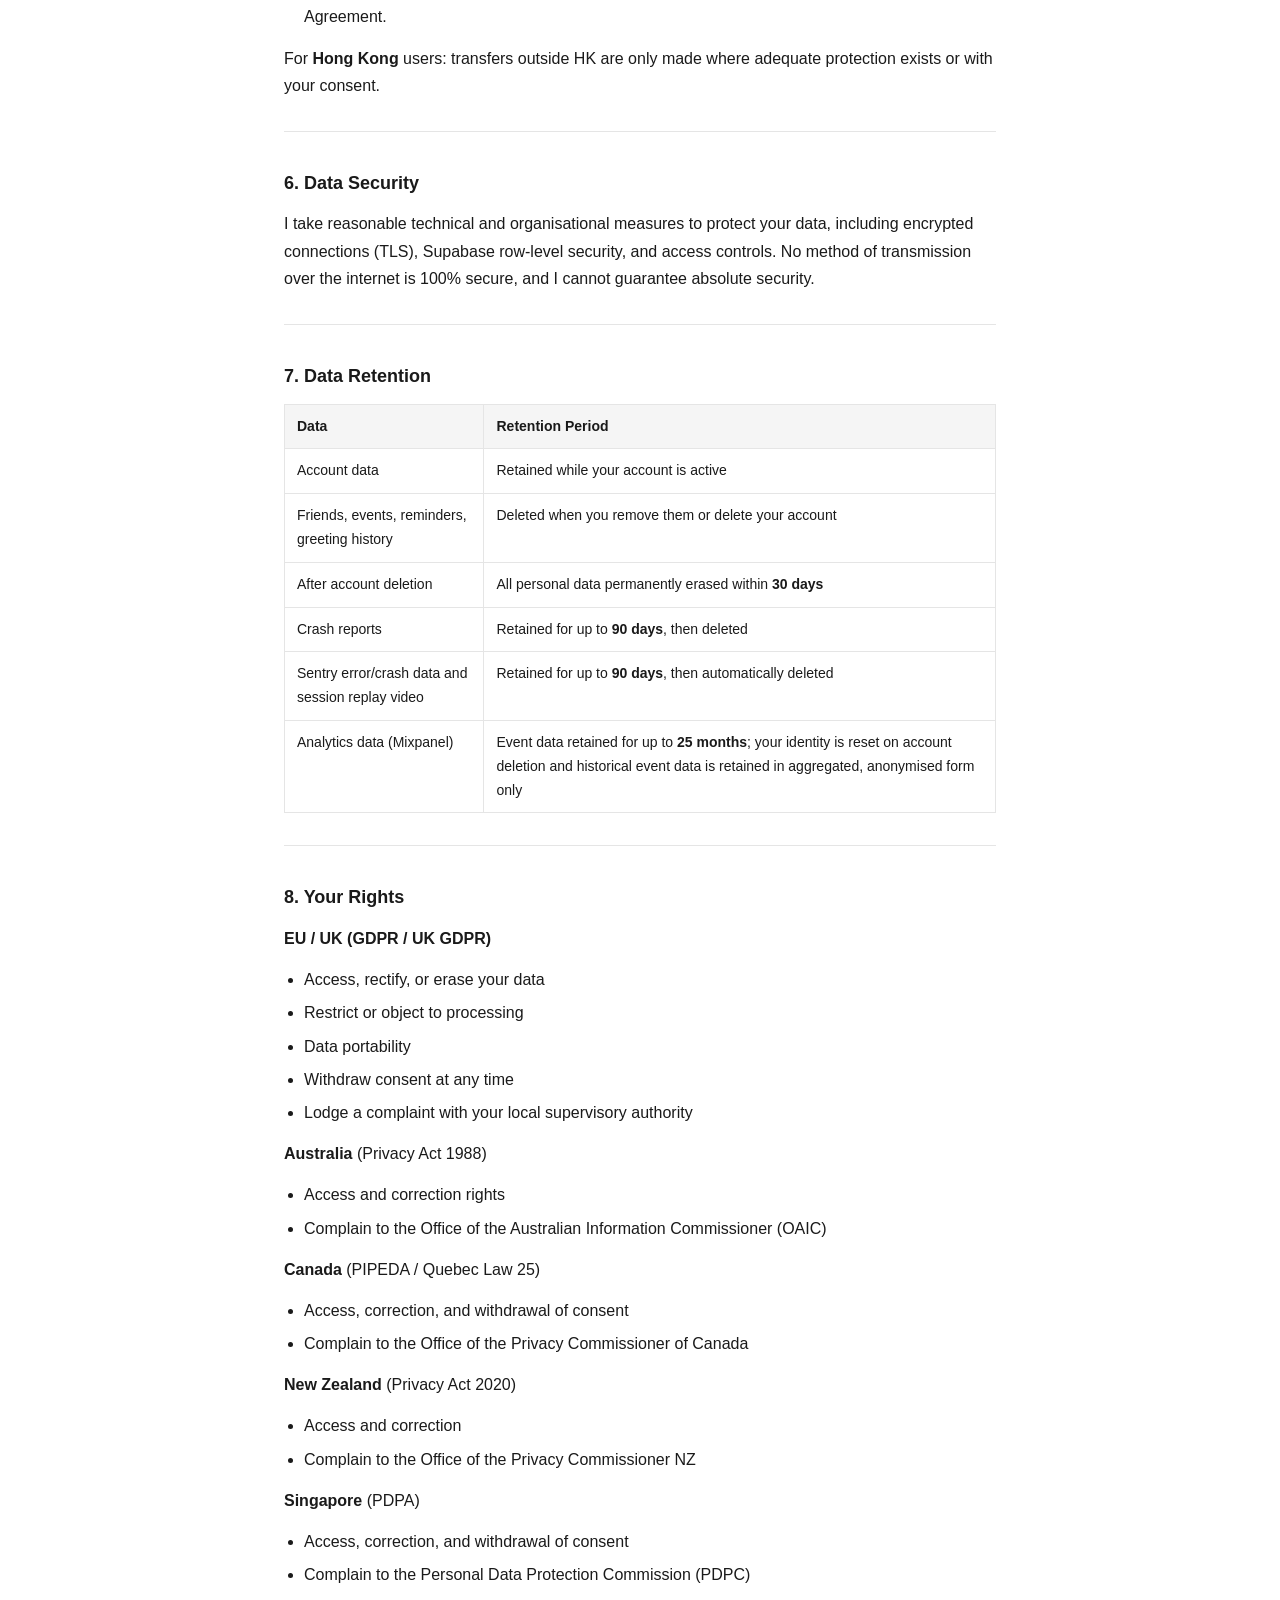
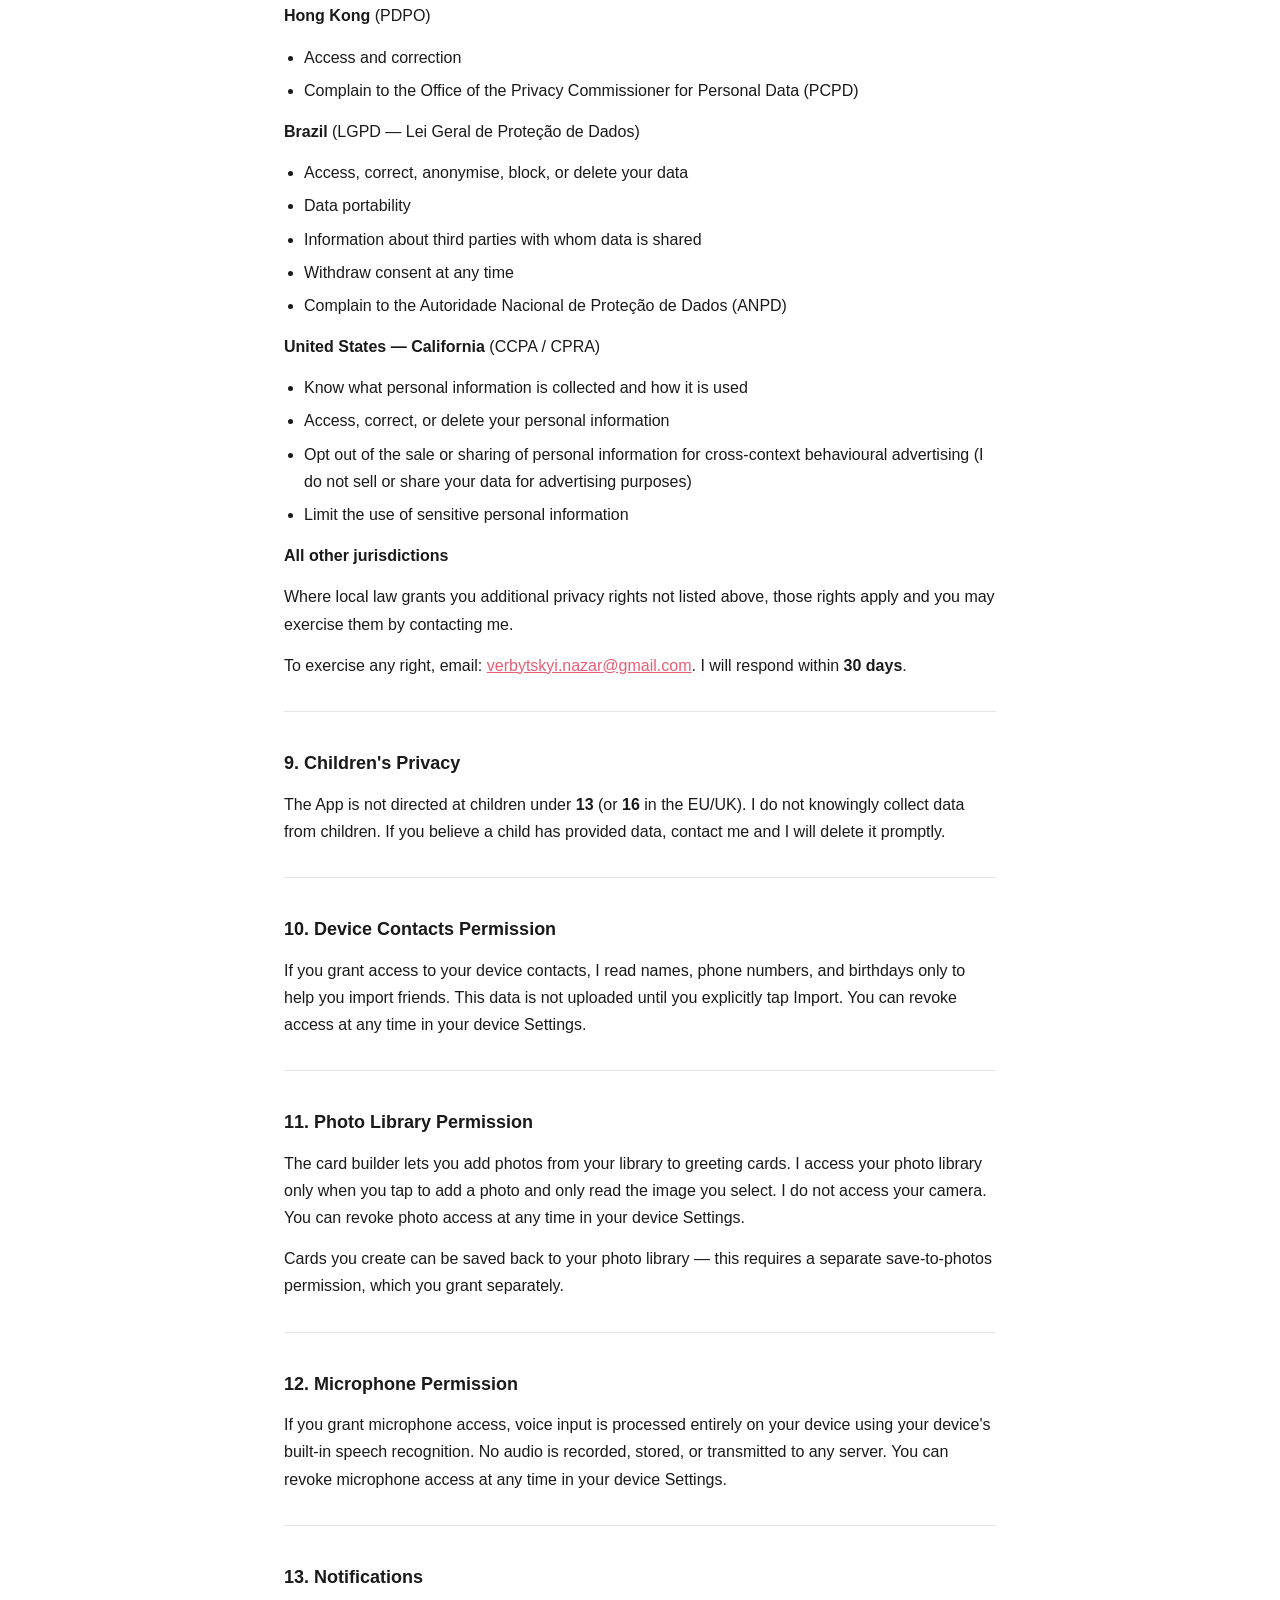
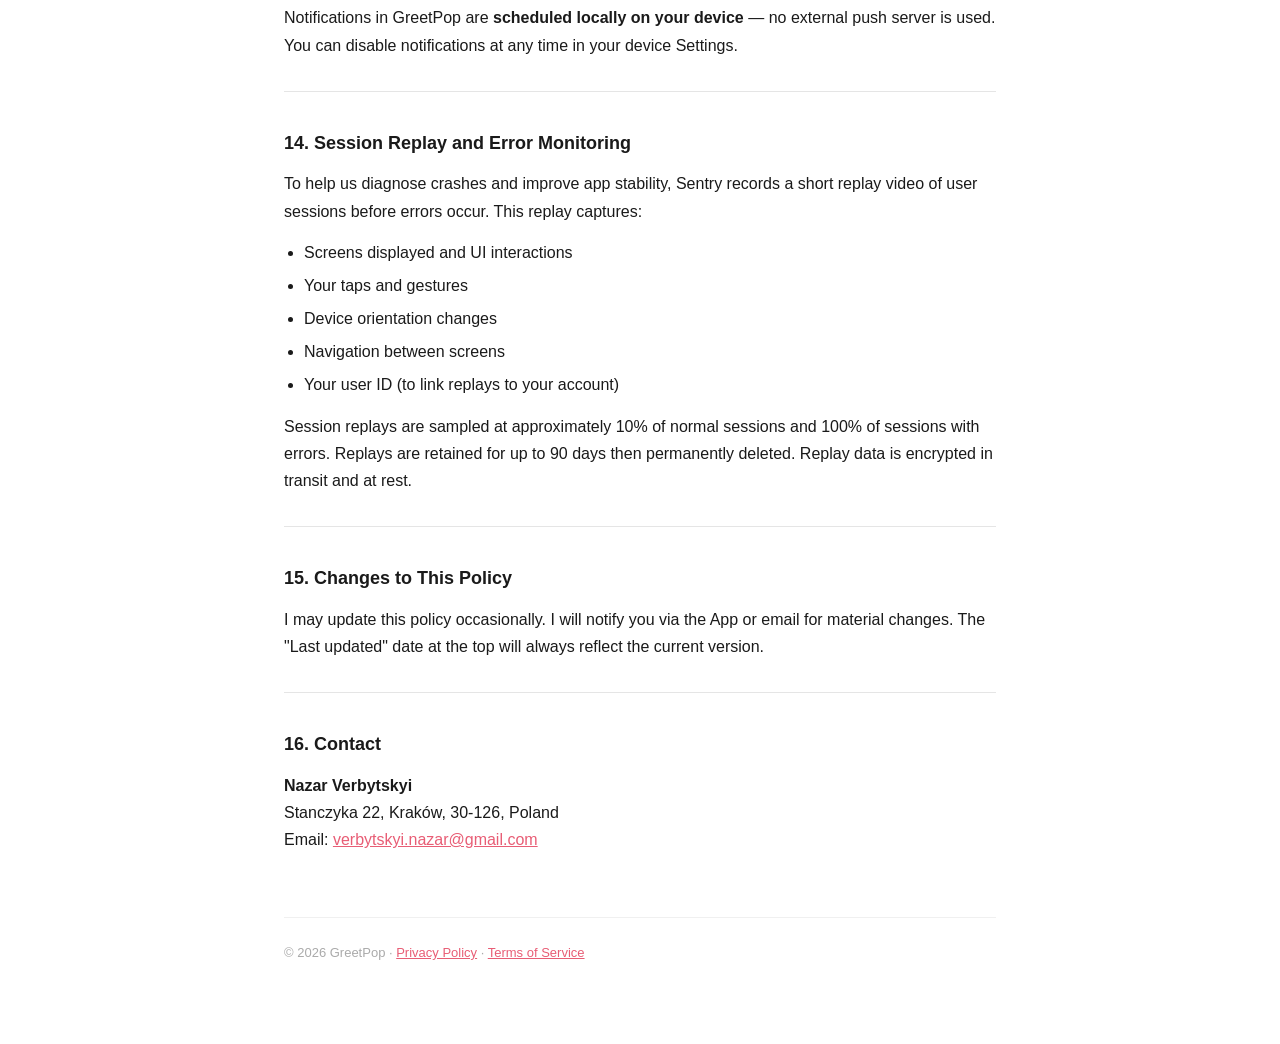
==== commit 7a101b74: "chore: add Sentry error tracking disclosures to Privacy Policy and Terms of Service - Add Sentry to " ====
--- a/privacy-policy.html
+++ b/privacy-policy.html
@@ -11,7 +11,7 @@
     <header><a href="index.html">Greet<span>Pop</span></a></header>
 
     <h1>Privacy Policy</h1>
-    <p class="updated">Last updated: 24 May 2026</p>
+    <p class="updated">Last updated: 25 May 2026</p>
 
     <p>This Privacy Policy explains how Nazar Verbytskyi ("I", "me", "my") collects, uses, and protects your personal data when you use <strong>GreetPop</strong> ("the App").</p>
 
@@ -40,6 +40,7 @@
       <tr><td><strong>Siri shortcuts data</strong></td><td>Enable voice-activated reminders (iOS only)</td></tr>
       <tr><td><strong>Usage analytics</strong> — events and user properties (see Section 4)</td><td>Understand how the App is used to improve it</td></tr>
       <tr><td><strong>Device identifiers</strong> — iOS Vendor ID (IDFV) or Android Advertising ID (GAID)</td><td>Crash reporting and analytics</td></tr>
+      <tr><td><strong>Error and crash data</strong> (see Section 4 — Sentry)</td><td>Monitor app stability, diagnose crashes, and improve reliability</td></tr>
     </table>
     <p>I do <strong>not</strong> collect payment card details. Payments are handled entirely by Apple or Google.</p>
     <p>I do <strong>not</strong> store the full text of greeting messages you compose. Only a short excerpt is saved to your greeting history.</p>
@@ -93,6 +94,12 @@
         <td><a href="https://www.anthropic.com/privacy" target="_blank">anthropic.com/privacy</a></td>
       </tr>
       <tr>
+        <td><strong>Sentry</strong></td>
+        <td>Error tracking and crash reporting — to monitor app stability and diagnose errors, we send crash logs, error stack traces, performance data, and session replay video to Sentry, a monitoring service operated by Functional Software, Inc. (US). Data sent includes: your user ID (to link errors to your account), application crash logs and exception stack traces, device information (type, OS version, app version), IP address, a short video replay of the session before the error occurred (sampling ~10% of normal sessions, 100% of error sessions), navigation breadcrumbs (user actions like button taps and screen transitions), and optional custom context. Sentry processes this data as our data processor under a Data Processing Agreement. Data is retained for up to 90 days then deleted.</td>
+        <td>User ID, crash logs, stack traces, device info, IP address, session replay video, breadcrumbs, performance data</td>
+        <td><a href="https://sentry.io/privacy/" target="_blank">sentry.io/privacy</a></td>
+      </tr>
+      <tr>
         <td><strong>Facebook</strong> (optional)</td>
         <td>Birthday import via in-app browser — only if you choose to use this feature</td>
         <td>You authenticate directly with Facebook; I receive only the birthday data you approve</td>
@@ -115,6 +122,7 @@
       <li><strong>Supabase</strong> (US): covered by EU Standard Contractual Clauses (EU Commission Decision 2021/914).</li>
       <li><strong>Mixpanel</strong> (US): covered by EU Standard Contractual Clauses or the EU–US Data Privacy Framework, per Mixpanel's Data Processing Agreement.</li>
       <li><strong>Anthropic</strong> (US): covered by EU Standard Contractual Clauses per Anthropic's Data Processing Agreement.</li>
+      <li><strong>Sentry</strong> (US): covered by EU Standard Contractual Clauses per Sentry's Data Processing Agreement.</li>
     </ul>
     <p>For <strong>Hong Kong</strong> users: transfers outside HK are only made where adequate protection exists or with your consent.</p>
 
@@ -132,6 +140,7 @@
       <tr><td>Friends, events, reminders, greeting history</td><td>Deleted when you remove them or delete your account</td></tr>
       <tr><td>After account deletion</td><td>All personal data permanently erased within <strong>30 days</strong></td></tr>
       <tr><td>Crash reports</td><td>Retained for up to <strong>90 days</strong>, then deleted</td></tr>
+      <tr><td>Sentry error/crash data and session replay video</td><td>Retained for up to <strong>90 days</strong>, then automatically deleted</td></tr>
       <tr><td>Analytics data (Mixpanel)</td><td>Event data retained for up to <strong>25 months</strong>; your identity is reset on account deletion and historical event data is retained in aggregated, anonymised form only</td></tr>
     </table>
 
@@ -228,12 +237,25 @@
 
     <hr />
 
-    <h2>14. Changes to This Policy</h2>
+    <h2>14. Session Replay and Error Monitoring</h2>
+    <p>To help us diagnose crashes and improve app stability, Sentry records a short replay video of user sessions before errors occur. This replay captures:</p>
+    <ul>
+      <li>Screens displayed and UI interactions</li>
+      <li>Your taps and gestures</li>
+      <li>Device orientation changes</li>
+      <li>Navigation between screens</li>
+      <li>Your user ID (to link replays to your account)</li>
+    </ul>
+    <p>Session replays are sampled at approximately 10% of normal sessions and 100% of sessions with errors. Replays are retained for up to 90 days then permanently deleted. Replay data is encrypted in transit and at rest.</p>
+
+    <hr />
+
+    <h2>15. Changes to This Policy</h2>
     <p>I may update this policy occasionally. I will notify you via the App or email for material changes. The "Last updated" date at the top will always reflect the current version.</p>
 
     <hr />
 
-    <h2>15. Contact</h2>
+    <h2>16. Contact</h2>
     <p><strong>Nazar Verbytskyi</strong><br />Stanczyka 22, Kraków, 30-126, Poland<br />Email: <a href="mailto:verbytskyi.nazar@gmail.com">verbytskyi.nazar@gmail.com</a></p>
 
     <footer>© 2026 GreetPop · <a href="privacy-policy.html">Privacy Policy</a> · <a href="terms-of-service.html">Terms of Service</a></footer>
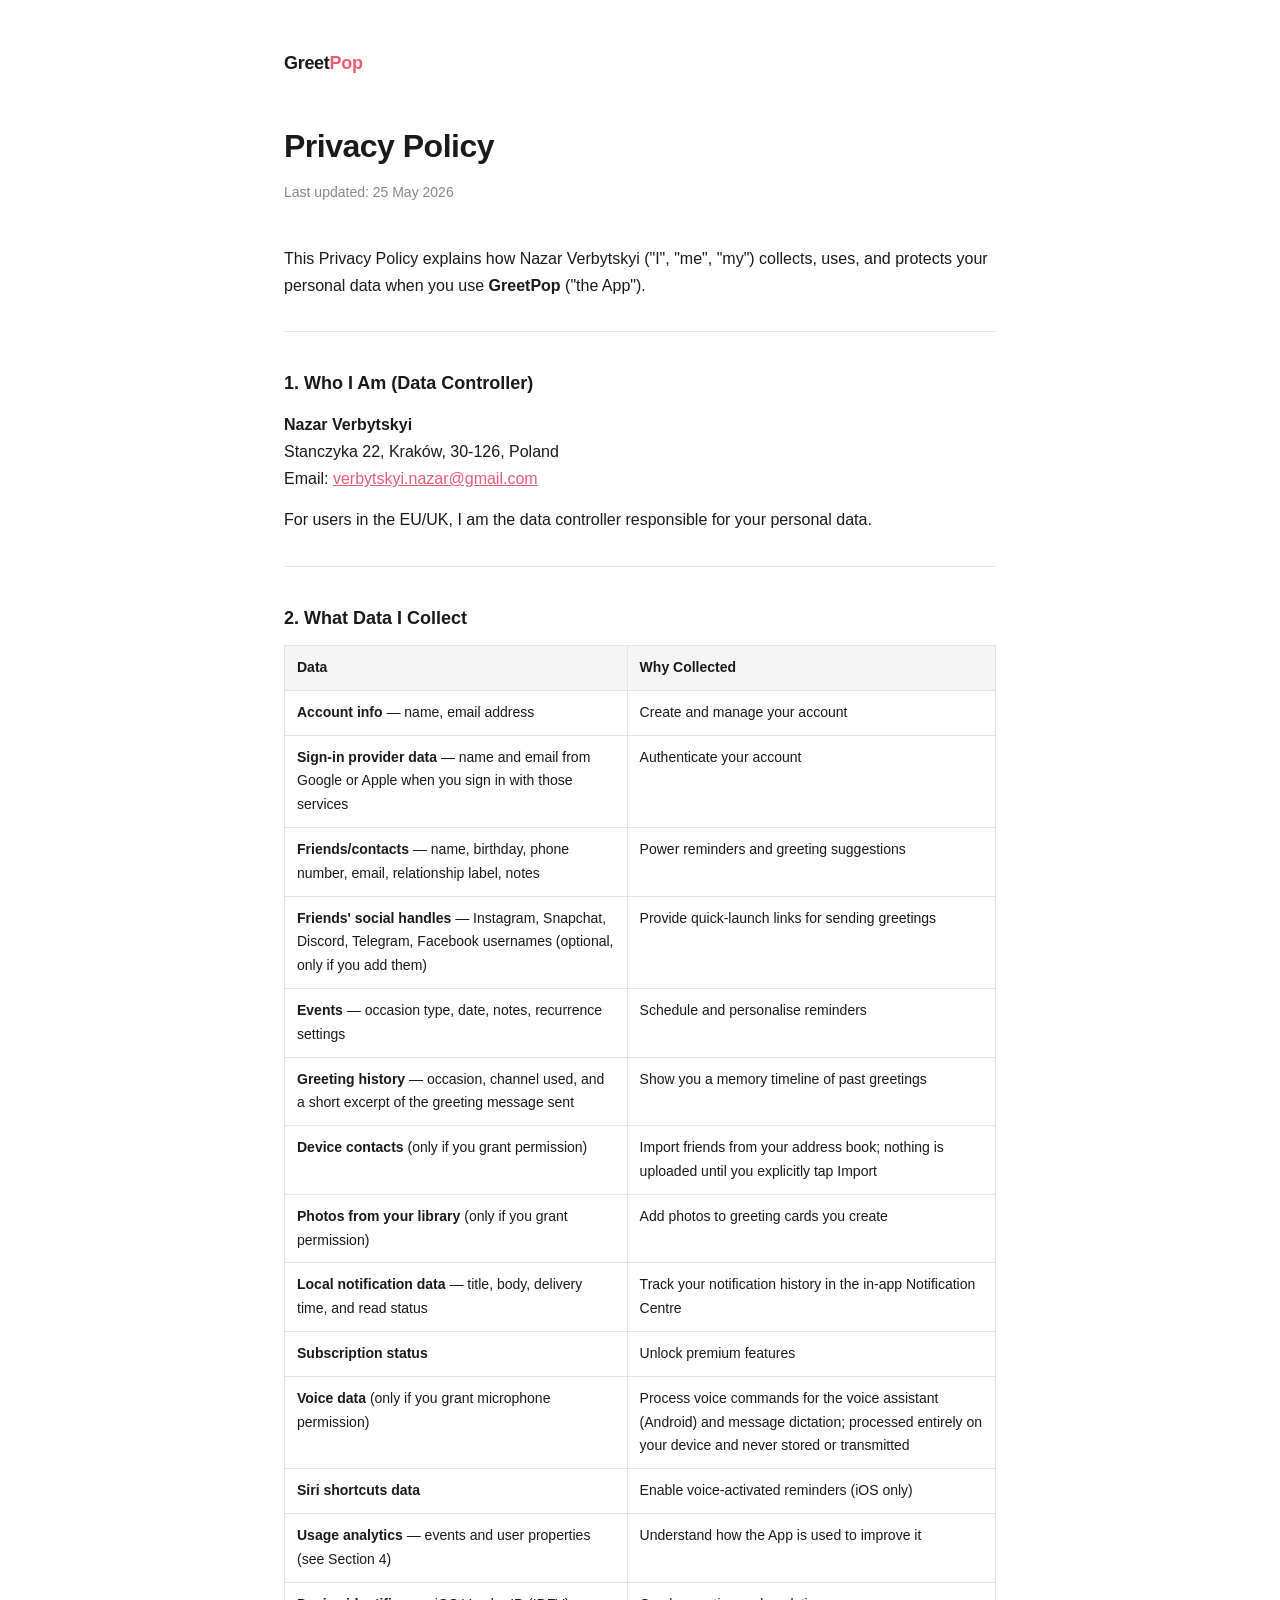
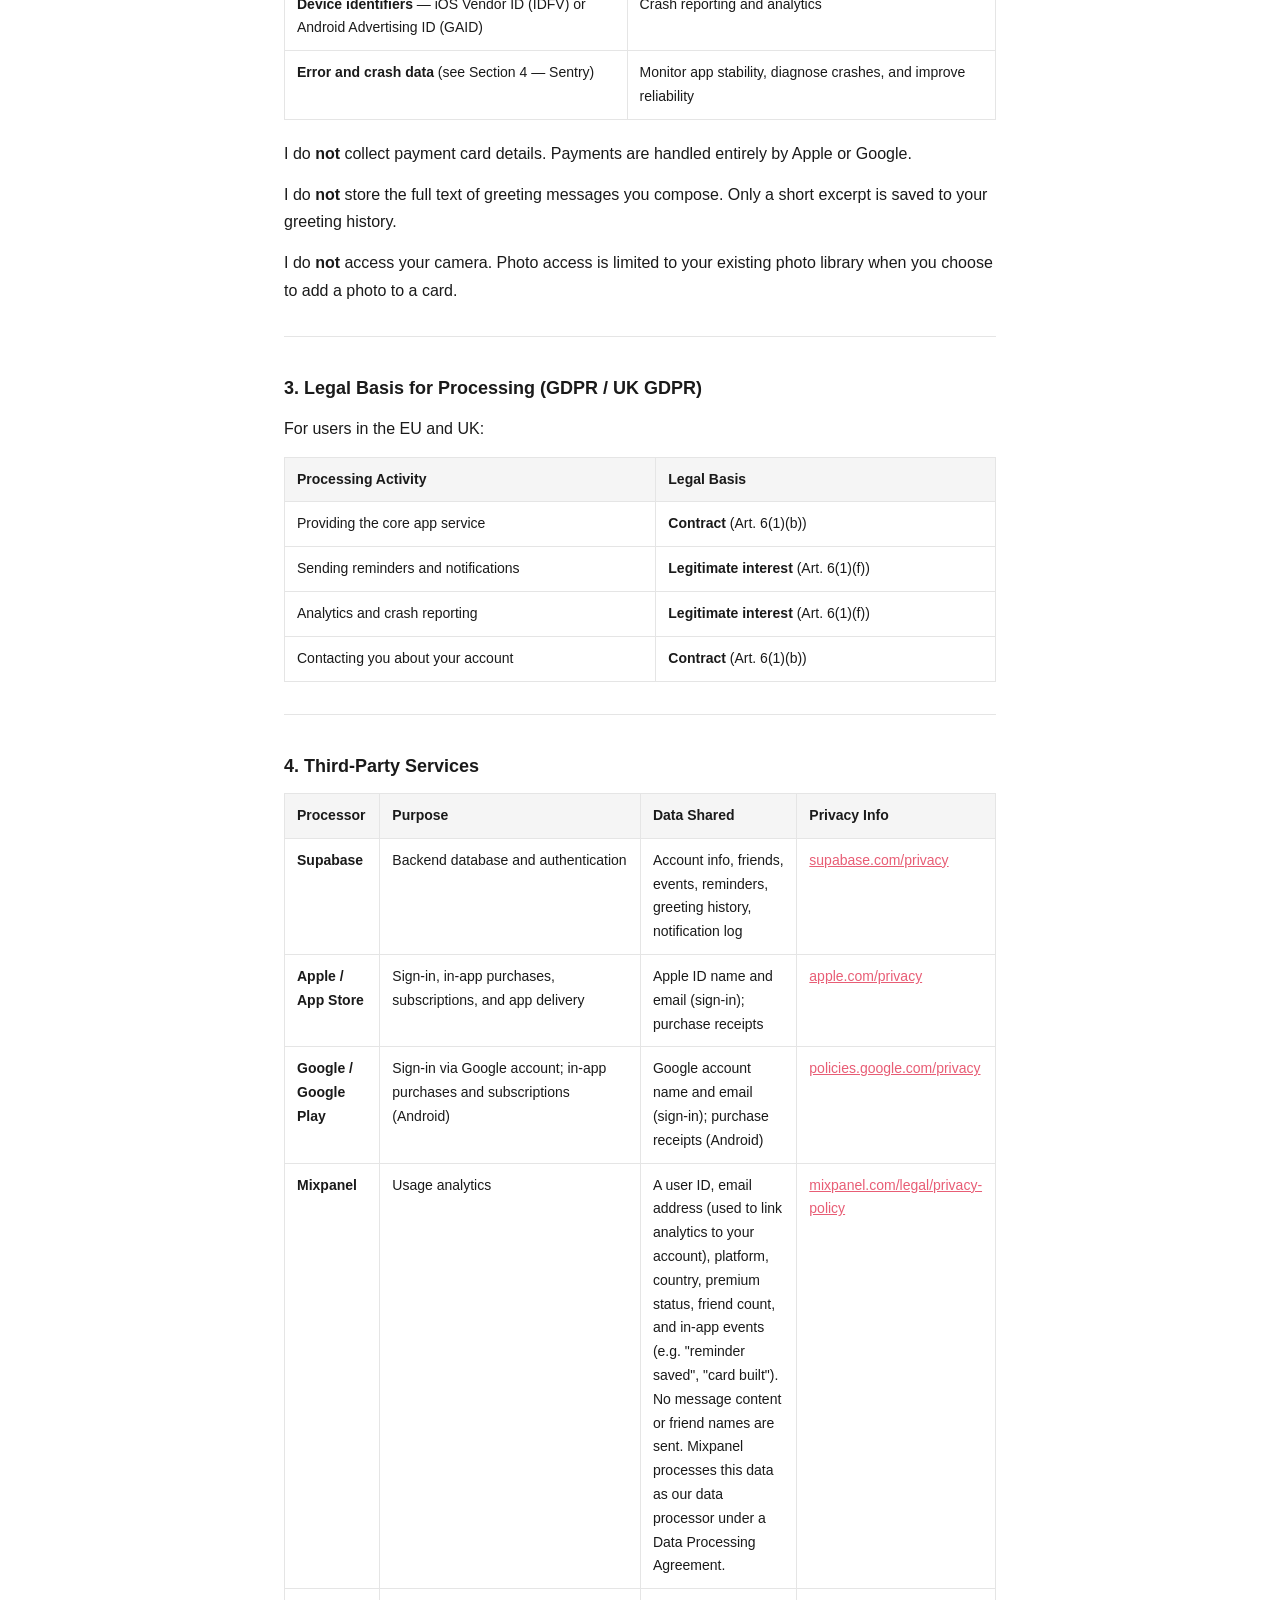
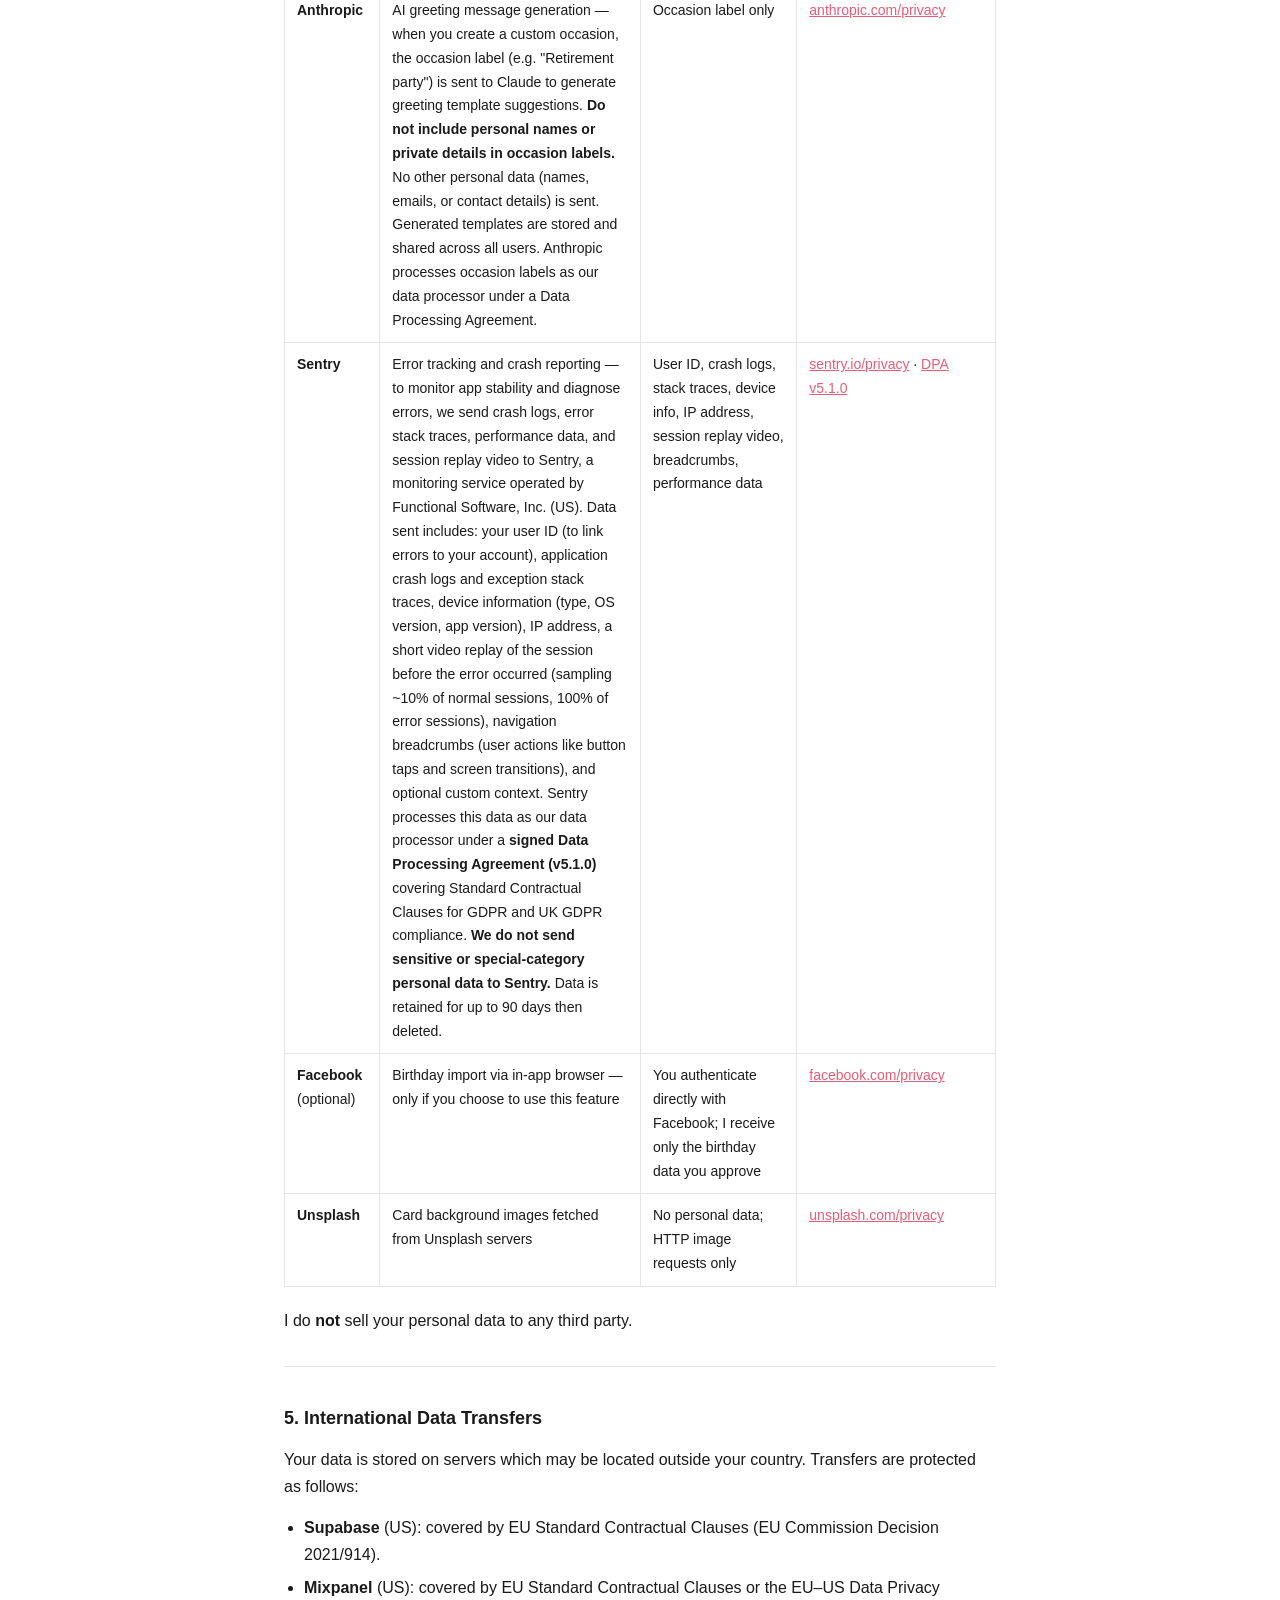
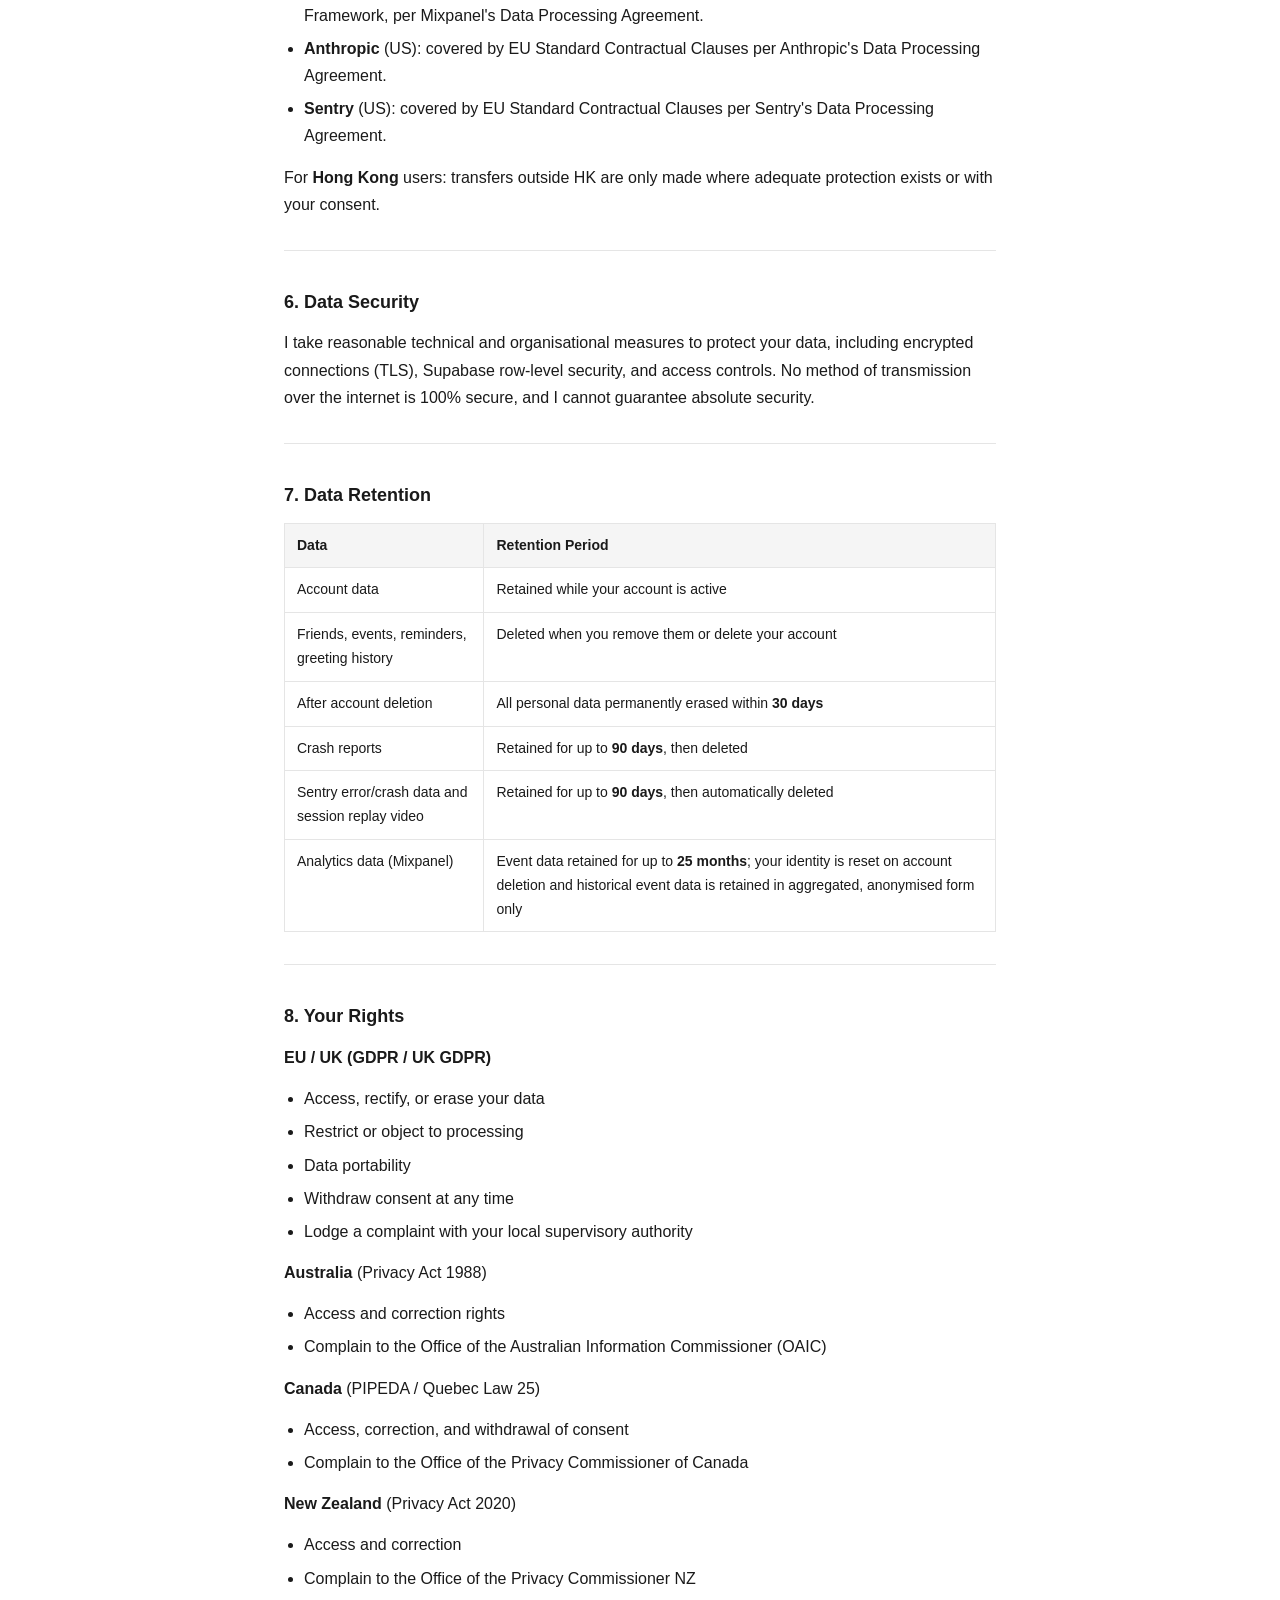
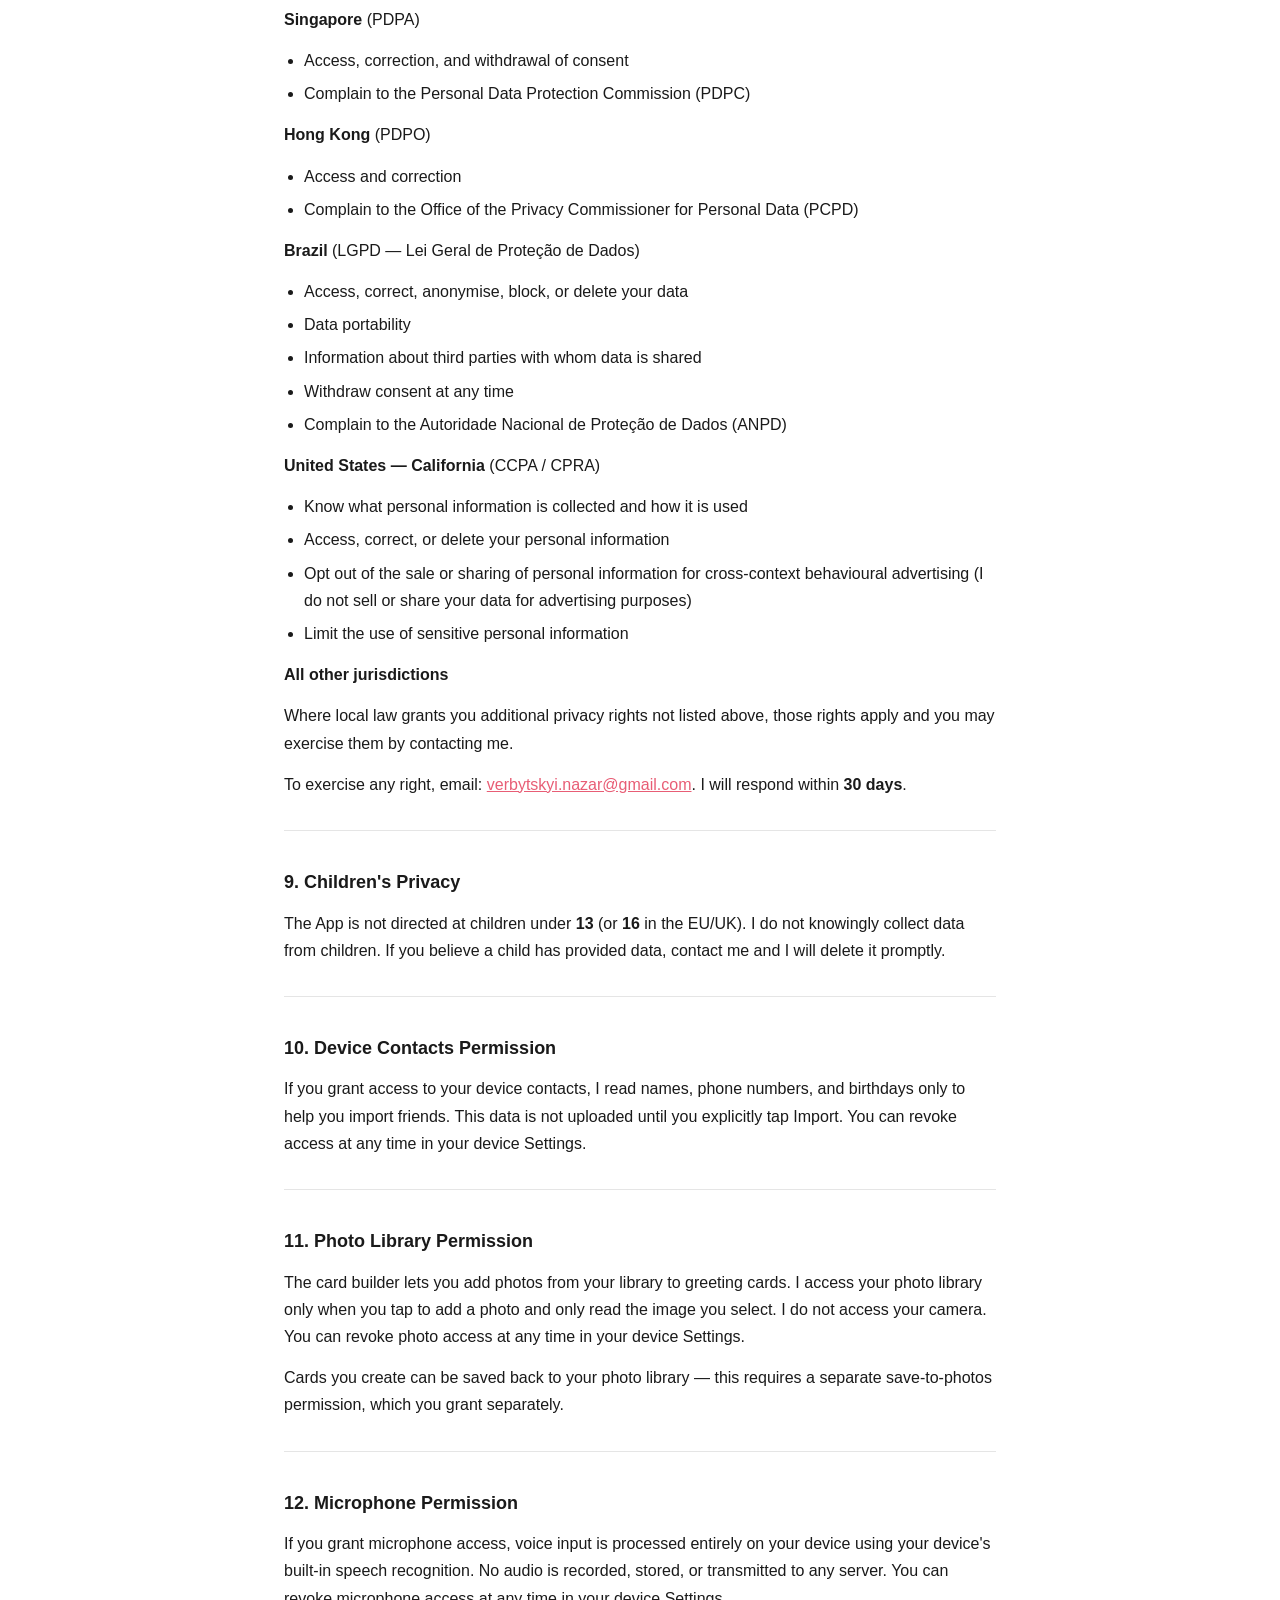
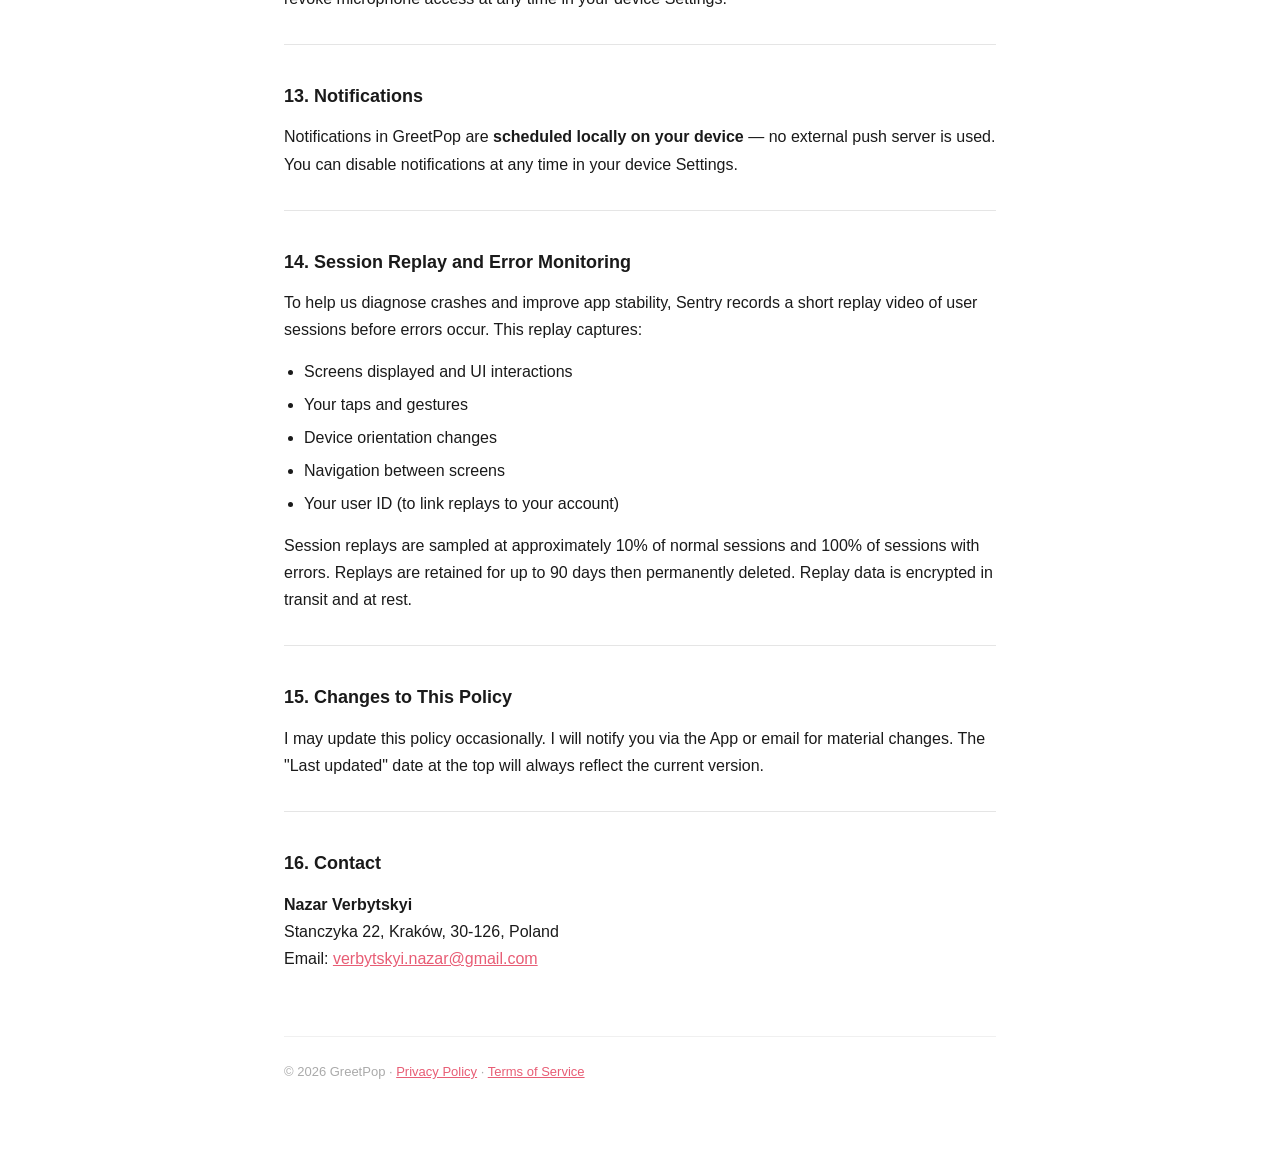
==== commit c3888f88: "legal: add Sentry DPA v5.1.0 reference to Privacy Policy - Reference signed Data Processing Agreemen" ====
--- a/privacy-policy.html
+++ b/privacy-policy.html
@@ -95,9 +95,9 @@
       </tr>
       <tr>
         <td><strong>Sentry</strong></td>
-        <td>Error tracking and crash reporting — to monitor app stability and diagnose errors, we send crash logs, error stack traces, performance data, and session replay video to Sentry, a monitoring service operated by Functional Software, Inc. (US). Data sent includes: your user ID (to link errors to your account), application crash logs and exception stack traces, device information (type, OS version, app version), IP address, a short video replay of the session before the error occurred (sampling ~10% of normal sessions, 100% of error sessions), navigation breadcrumbs (user actions like button taps and screen transitions), and optional custom context. Sentry processes this data as our data processor under a Data Processing Agreement. Data is retained for up to 90 days then deleted.</td>
+        <td>Error tracking and crash reporting — to monitor app stability and diagnose errors, we send crash logs, error stack traces, performance data, and session replay video to Sentry, a monitoring service operated by Functional Software, Inc. (US). Data sent includes: your user ID (to link errors to your account), application crash logs and exception stack traces, device information (type, OS version, app version), IP address, a short video replay of the session before the error occurred (sampling ~10% of normal sessions, 100% of error sessions), navigation breadcrumbs (user actions like button taps and screen transitions), and optional custom context. Sentry processes this data as our data processor under a <strong>signed Data Processing Agreement (v5.1.0)</strong> covering Standard Contractual Clauses for GDPR and UK GDPR compliance. <strong>We do not send sensitive or special-category personal data to Sentry.</strong> Data is retained for up to 90 days then deleted.</td>
         <td>User ID, crash logs, stack traces, device info, IP address, session replay video, breadcrumbs, performance data</td>
-        <td><a href="https://sentry.io/privacy/" target="_blank">sentry.io/privacy</a></td>
+        <td><a href="https://sentry.io/privacy/" target="_blank">sentry.io/privacy</a> · <a href="https://sentry.io/legal/dpa/5.1.0/in-app/" target="_blank">DPA v5.1.0</a></td>
       </tr>
       <tr>
         <td><strong>Facebook</strong> (optional)</td>
